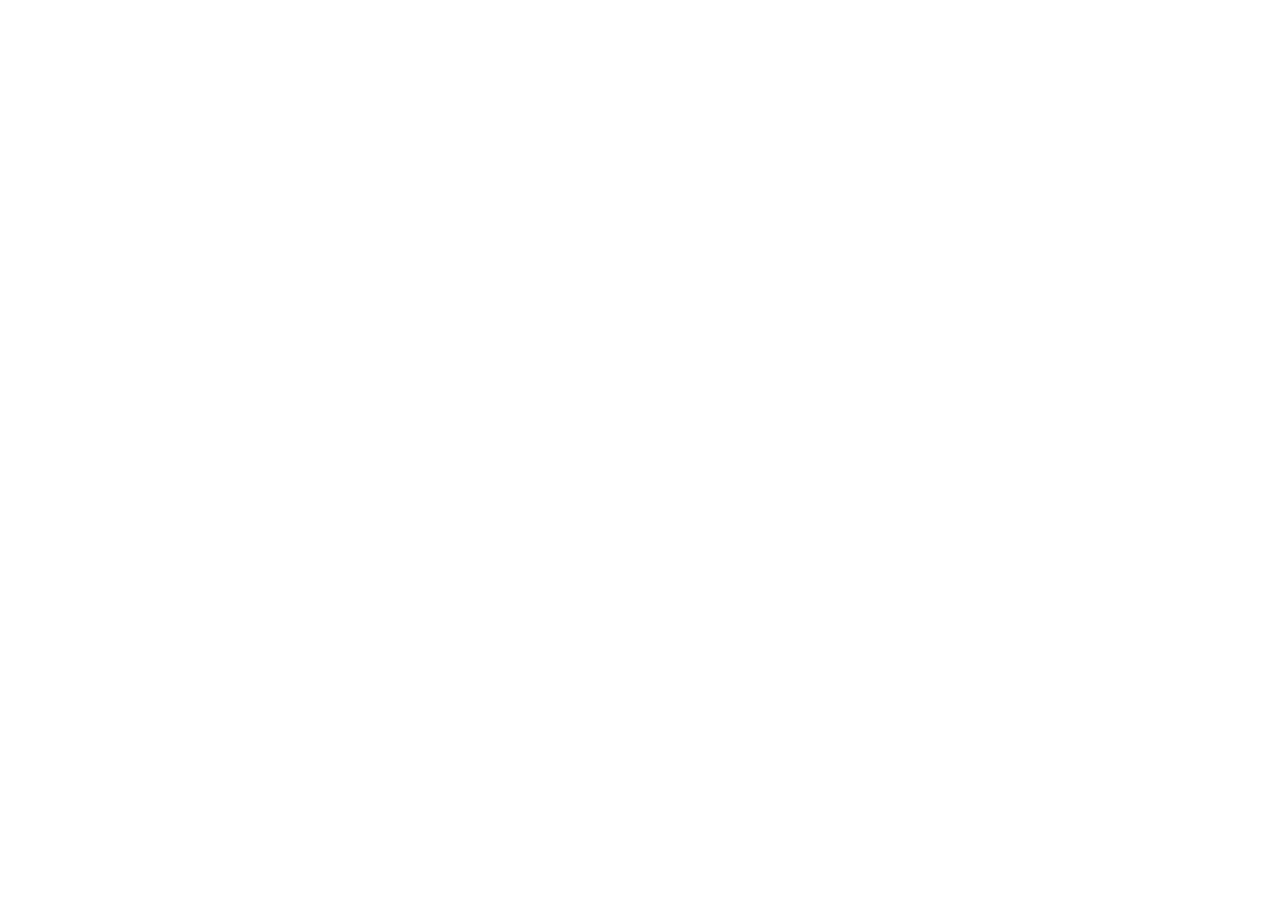
==== docs/index.html @ a538042b "docs: update embedded setup video" ====
﻿<!DOCTYPE html>
<html lang="ja">
<head>
<meta charset="UTF-8">
<meta name="viewport" content="width=device-width, initial-scale=1.0">
<title>Anima Pipeline | 繝悶Λ繧ｦ繧ｶUI縺ｧAnima繝ｯ繝ｼ繧ｯ繝輔Ο繝ｼ繧定・蜍慕函謌・/title>
<meta name="description" content="繧ｭ繝｣繝ｩ譁・ｒ蜈･繧後ｋ縺縺代〒LLM縺慧anbooru繧ｿ繧ｰ繧定・蜍慕函謌舌＠縲，omfyUI Anima繝ｯ繝ｼ繧ｯ繝輔Ο繝ｼ縺ｸ騾｣謳ｺ縲１ython繧ｹ繧ｯ繝ｪ繝励ヨ1譛ｬ縺ｧWindows縺ｧ縺吶＄蜍輔″縺ｾ縺吶・>
<link rel="canonical" href="https://tomotto1296.github.io/anima-pipeline/">
<meta property="og:site_name" content="Anima Pipeline">
<meta property="og:title" content="Anima Pipeline | 繝悶Λ繧ｦ繧ｶUI縺ｧAnima繝ｯ繝ｼ繧ｯ繝輔Ο繝ｼ繧定・蜍慕函謌・>
<meta property="og:description" content="繧ｭ繝｣繝ｩ譁・ｒ蜈･繧後ｋ縺縺代〒LLM縺慧anbooru繧ｿ繧ｰ繧定・蜍慕函謌舌＠縲，omfyUI Anima繝ｯ繝ｼ繧ｯ繝輔Ο繝ｼ縺ｸ騾｣謳ｺ縲・>
<meta property="og:type" content="website">
<meta property="og:url" content="https://tomotto1296.github.io/anima-pipeline/">
<meta property="og:image" content="https://tomotto1296.github.io/anima-pipeline/images/hero-ui-and-result-card-1200x630.jpg">
<meta property="og:image:secure_url" content="https://tomotto1296.github.io/anima-pipeline/images/hero-ui-and-result-card-1200x630.jpg">
<meta property="og:image:alt" content="Anima Pipeline browser UI and generated image preview">
<meta property="og:image:width" content="1200">
<meta property="og:image:height" content="630">
<meta property="og:locale" content="ja_JP">
<meta property="og:locale:alternate" content="en_US">
<meta name="twitter:card" content="summary_large_image">
<meta name="twitter:title" content="Anima Pipeline | 繝悶Λ繧ｦ繧ｶUI縺ｧAnima繝ｯ繝ｼ繧ｯ繝輔Ο繝ｼ繧定・蜍慕函謌・>
<meta name="twitter:description" content="繧ｭ繝｣繝ｩ譁・ｒ蜈･繧後ｋ縺縺代〒LLM縺慧anbooru繧ｿ繧ｰ繧定・蜍慕函謌舌＠縲，omfyUI Anima繝ｯ繝ｼ繧ｯ繝輔Ο繝ｼ縺ｸ騾｣謳ｺ縲１ython繧ｹ繧ｯ繝ｪ繝励ヨ1譛ｬ縺ｧWindows縺ｧ縺吶＄蜍輔″縺ｾ縺吶・>
<meta name="twitter:image" content="https://tomotto1296.github.io/anima-pipeline/images/hero-ui-and-result-card-1200x630.jpg">
<meta name="twitter:image:alt" content="Anima Pipeline browser UI and generated image preview">
<meta name="twitter:site" content="@RHU_AIstudio">
<script type="application/ld+json">
{
  "@context": "https://schema.org",
  "@type": "SoftwareApplication",
  "name": "Anima Pipeline",
  "applicationCategory": "MultimediaApplication",
  "operatingSystem": "Windows",
  "url": "https://tomotto1296.github.io/anima-pipeline/",
  "description": "Just type a character name - the LLM auto-generates Danbooru tags and sends them to your ComfyUI Anima workflow. One Python script, runs on Windows.",
  "inLanguage": ["ja", "en"],
  "author": {
    "@type": "Person",
    "name": "RHU",
    "url": "https://github.com/tomotto1296"
  },
  "offers": {
    "@type": "Offer",
    "price": "0",
    "priceCurrency": "USD",
    "availability": "https://schema.org/InStock",
    "url": "https://github.com/tomotto1296/anima-pipeline/releases/latest"
  }
}
</script>
<!-- Google Analytics (GA4): configured -->
<script async src="https://www.googletagmanager.com/gtag/js?id=G-JPMJG9G12Q"></script>
<script>
  window.dataLayer = window.dataLayer || [];
  function gtag(){dataLayer.push(arguments);}
  gtag('js', new Date());
  gtag('config', 'G-JPMJG9G12Q');
</script>
<link rel="preconnect" href="https://fonts.googleapis.com">
<link href="https://fonts.googleapis.com/css2?family=Noto+Sans+JP:wght@400;500;600;700&family=JetBrains+Mono:wght@400;600&display=swap" rel="stylesheet">
<link rel="stylesheet" href="assets/css/style.css">
<link rel="icon" type="image/x-icon" href="assets/favicon-light.ico">
<link rel="icon" type="image/x-icon" href="assets/favicon-dark.ico" media="(prefers-color-scheme: dark)">
<link rel="apple-touch-icon" href="assets/apple-touch-icon.png">
<link rel="manifest" href="manifest.json">
</head>
<body>

<header class="site-header">
  <div class="header-inner">
    <div class="site-logo">
      <div class="logo-dot"></div>
      Anima Pipeline
    </div>
    <nav>
      <ul class="nav-links">
        <li><a href="#howto">菴ｿ縺・婿</a></li>
        <li><a href="#features">迚ｹ蠕ｴ</a></li>
        <li><a href="#setup">繧ｻ繝・ヨ繧｢繝・・</a></li>
        <li><a href="#gallery">逕滓・萓・/a></li>
        <li><a href="index_en.html" class="nav-lang-btn">English</a></li>
        <li><a href="https://github.com/tomotto1296/anima-pipeline" target="_blank" class="nav-gh-btn">GitHub</a></li>
      </ul>
    </nav>
  </div>
</header>

<section class="hero">
  <div class="inner">
    <div class="hero-badge">
      <div class="badge-dot"></div>
      v1.5.11
    </div>
    <h1 class="hero-title">繧ｭ繝｣繝ｩ譁・ｒ蜈･繧後ｋ縺縺代〒<em>Anima逕ｻ蜒上ｒ閾ｪ蜍慕函謌・/em></h1>
    <p class="hero-sub">Python繧ｹ繧ｯ繝ｪ繝励ヨ1譛ｬ縺ｧ縲√ヶ繝ｩ繧ｦ繧ｶUI縺九ｉ縺吶＄襍ｷ蜍輔ゅせ繝槭・繝ｻ繧ｿ繝悶Ξ繝・ヨ縺九ｉ縺ｮ謫堺ｽ懊↓繧ょｯｾ蠢懊＠縲´LM縺ｪ縺励〒繧ゆｽｿ縺医ｋ讒区・縺ｧ縺吶・/p>
    <div class="flow-row">
      <div class="flow-chip">繧ｭ繝｣繝ｩ譁・ｒ蜈･蜉・/div>
      <div class="flow-arr">竊・/div>
      <div class="flow-chip">LLM縺後ち繧ｰ逕滓・</div>
      <div class="flow-arr">竊・/div>
      <div class="flow-chip">ComfyUI縺ｸ騾｣謳ｺ</div>
      <div class="flow-arr">竊・/div>
      <div class="flow-chip">逕ｻ蜒冗函謌仙ｮ御ｺ・/div>
    </div>
    <div class="hero-actions">
      <a href="https://github.com/tomotto1296/anima-pipeline/releases/latest" target="_blank" class="btn-primary js-github-download">GitHub縺ｧ繝繧ｦ繝ｳ繝ｭ繝ｼ繝・/a>
      <a href="https://github.com/tomotto1296/anima-pipeline/releases/latest" target="_blank" class="btn-secondary js-version-zip-download">縺薙・繝舌・繧ｸ繝ｧ繝ｳ縺ｮZIP繧偵ム繧ｦ繝ｳ繝ｭ繝ｼ繝・/a>
      <a href="guides/anima_pipeline_guide.md" class="btn-secondary">菴ｿ縺・婿繧ｬ繧､繝・/a>
      <a href="demo.html" class="btn-secondary">繝・Δ縺ｯ縺薙■繧・/a>
    </div>
  </div>
  <div class="hero-img-wrap">
    <img src="images/hero-ui-and-result.jpg" alt="Anima Pipeline 繝悶Λ繧ｦ繧ｶUI縺ｨ逕滓・逕ｻ蜒・>
    <div class="hero-caption">繝悶Λ繧ｦ繧ｶUI・亥ｷｦ・峨→逕滓・縺輔ｌ縺蘗nima逕ｻ蜒擾ｼ亥承・・/div>
  </div>
</section>

<section class="sec sec-bg2" id="howto">
  <div class="inner">
    <div class="sec-label">Flow</div>
    <h2 class="sec-title">4繧ｹ繝・ャ繝励〒逕滓・</h2>
    <p class="sec-sub">繝悶Λ繧ｦ繧ｶUI縺ｨComfyUI縺ｮ騾｣謳ｺ繧定・蜍募喧縺励∵怙蟆乗ｧ区・縺ｧ菴ｿ縺・ｧ九ａ繧峨ｌ縺ｾ縺吶・/p>
    <div class="flow-cards">
      <div class="flow-card">
        <div class="fc-num">1</div>
        <div class="fc-title">繧ｭ繝｣繝ｩ繝ｻ繧ｷ繝ｼ繝ｳ繧貞・蜉・/div>
        <div class="fc-desc">繧ｭ繝｣繝ｩ譁・ｄ陦ｨ諠・・峅蝗ｲ豌励↑縺ｩ繧旦I縺ｫ蜈･蜉帙よ律譛ｬ隱槭・縺ｾ縺ｾ縺ｧOK縲・/div>
        <div class="fc-tag">繝悶Λ繧ｦ繧ｶUI</div>
      </div>
      <div class="flow-card">
        <div class="fc-num">2</div>
        <div class="fc-title">LLM縺後ち繧ｰ繧堤函謌・/div>
        <div class="fc-desc">繧ｭ繝｣繝ｩ譁・°繧嬰anbooru繧ｿ繧ｰ繧堤函謌舌ょｿ・ｦ√↑繧画焔蜍慕ｷｨ髮・ｂ蜿ｯ閭ｽ縲・/div>
        <div class="fc-tag fc-tag-opt">繧ｪ繝励す繝ｧ繝ｳ</div>
      </div>
      <div class="flow-card">
        <div class="fc-num">3</div>
        <div class="fc-title">ComfyUI縺ｸ閾ｪ蜍暮｣謳ｺ</div>
        <div class="fc-desc">逕滓・縺励◆繝励Ο繝ｳ繝励ヨ繧辰omfyUI API縺ｸ騾√ｊ縲√Ρ繝ｼ繧ｯ繝輔Ο繝ｼ繧貞ｮ溯｡後・/div>
        <div class="fc-tag">閾ｪ蜍募喧</div>
      </div>
      <div class="flow-card">
        <div class="fc-num">4</div>
        <div class="fc-title">逕ｻ蜒冗函謌舌・繧ｮ繝｣繝ｩ繝ｪ繝ｼ陦ｨ遉ｺ</div>
        <div class="fc-desc">蜃ｺ蜉帷ｵ先棡繧偵ヶ繝ｩ繧ｦ繧ｶ荳翫〒遒ｺ隱阪ゆｿ晏ｭ倥ｄ蜀咲函謌舌ｂ繧ｹ繝繝ｼ繧ｺ縲・/div>
        <div class="fc-tag">邨先棡陦ｨ遉ｺ</div>
      </div>
    </div>
  </div>
</section>

<section class="sec" id="features">
  <div class="inner">
    <div class="sec-label">Features</div>
    <h2 class="sec-title">荳ｻ縺ｪ迚ｹ蠕ｴ</h2>
    <p class="sec-sub">Windows縺ｧ縺ｮ螳溯｡後ｒ蜑肴署縺ｫ縲√せ繝槭・縺九ｉ縺ｮ謫堺ｽ懊ｄ諡｡蠑ｵ縺ｫ繧ょｯｾ蠢懊＠縺ｦ縺・∪縺吶・/p>
    <div class="feat-grid">
      <div class="feat-card">
        <div class="feat-icon">AI</div>
        <div class="feat-title">LLM縺ｧ繧ｿ繧ｰ閾ｪ蜍慕函謌・/div>
        <div class="feat-body">Gemini API縲´M Studio縲＾penAI莠呈鋤API縺ｫ蟇ｾ蠢懊ゅく繝｣繝ｩ譁・°繧芽・辟ｶ縺ｫ繧ｿ繧ｰ蛹悶・/div>
      </div>
      <div class="feat-card">
        <div class="feat-icon">L4</div>
        <div class="feat-title">LoRA 譛螟ｧ4繧ｹ繝ｭ繝・ヨ</div>
        <div class="feat-body">繧ｵ繝繝阪う繝ｫ莉倥″繧ｫ繝ｼ繝蔚I縺ｧLoRA繧帝∈謚槭・SON騾｣謳ｺ縺ｧ蜿肴丐縲・/div>
      </div>
      <div class="feat-card">
        <div class="feat-icon">CH</div>
        <div class="feat-title">隍・焚繧ｭ繝｣繝ｩ邂｡逅・/div>
        <div class="feat-body">繧ｭ繝｣繝ｩ繝励Μ繧ｻ繝・ヨ繧剃ｿ晏ｭ倥＠縲ゞI縺ｧ蛻・ｊ譖ｿ縺医↑縺後ｉ驕狗畑蜿ｯ閭ｽ縲・/div>
      </div>
      <div class="feat-card">
        <div class="feat-icon">NET</div>
        <div class="feat-title">繧ｹ繝槭・繝ｻ繧ｿ繝悶Ξ繝・ヨ蟇ｾ蠢・/div>
        <div class="feat-body">蜷御ｸWi-Fi蜀・〒iPhone / iPad縺九ｉ謫堺ｽ懷庄閭ｽ縲・omfyUI縺ｯ <code>--listen</code> 謗ｨ螂ｨ縲・/div>
      </div>
      <div class="feat-card">
        <div class="feat-icon">UI</div>
        <div class="feat-title">譌･闍ｱUI蛻・崛 <span class="tag-new">v1.4.7</span></div>
        <div class="feat-body">OS險隱槭ｒ閾ｪ蜍募愛螳壹＠縺ｦ譌･譛ｬ隱槭・闍ｱ隱櫁｡ｨ遉ｺ繧貞・譖ｿ縺ｧ縺阪∪縺吶・/div>
      </div>
      <div class="feat-card">
        <div class="feat-icon">LOG</div>
        <div class="feat-title">繝ｭ繧ｰ陦ｨ遉ｺ繝槭せ繧ｯ <span class="tag-new">v1.4.7</span></div>
        <div class="feat-body">API繧ｭ繝ｼ縺ｪ縺ｩ讖溷ｯ・ュ蝣ｱ繧定｡ｨ遉ｺ譎ゅ↓繝槭せ繧ｯ縺励∫｢ｺ隱阪＠繧・☆縺丞ｮ牙・縺ｫ驕狗畑縲・/div>
      </div>
      <div class="feat-card">
        <div class="feat-icon">HIS</div>
        <div class="feat-title">逕滓・螻･豁ｴ繝ｻ蜀咲ｷｨ髮・<span class="tag-new">v1.5.1</span></div>
        <div class="feat-body">蜈ｨ逕滓・繧奪B縺ｫ菫晏ｭ倥る℃蜴ｻ縺ｮ邨先棡繧偵◎縺ｮ縺ｾ縺ｾ蜻ｼ縺ｳ蜃ｺ縺励※繝励Ο繝ｳ繝励ヨ繧定ｪｿ謨ｴ縺励√☆縺仙・逕滓・縺ｧ縺阪ｋ縲・/div>
      </div>
      <div class="feat-card">
        <div class="feat-icon">PR</div>
        <div class="feat-title">繝励Μ繧ｻ繝・ヨ髫主ｱ､蛹・<span class="tag-new">v1.5.1</span></div>
        <div class="feat-body">繧ｭ繝｣繝ｩ繝ｻ繧ｷ繝ｼ繝ｳ繝ｻ繧ｫ繝｡繝ｩ繝ｻ蜩∬ｳｪ繝ｻLoRA繝ｻ繧ｳ繝ｳ繝昴ず繝・ヨ繧堤峡遶倶ｿ晏ｭ倥り・逕ｱ縺ｫ邨・∩蜷医ｏ縺帙※菴ｿ縺医ｋ縲・/div>
      </div>
      <div class="feat-card">
        <div class="feat-icon">DX</div>
        <div class="feat-title">繧ｻ繝・ヨ繧｢繝・・險ｺ譁ｭUI <span class="tag-new">v1.5.1</span></div>
        <div class="feat-body">ComfyUI繧ЛLM縺ｸ縺ｮ謗･邯壹ｒUI縺九ｉ閾ｪ蟾ｱ險ｺ譁ｭ縺ｧ縺阪ｋ縲ゅヨ繝ｩ繝悶Ν譎ゅ↓繝ｭ繧ｰ繧定ｪｭ縺ｾ縺壹↓隗｣豎ｺ縲・/div>
      </div>
    </div>
  </div>
</section>

<section class="sec sec-bg2" id="setup">
  <div class="inner">
    <div class="sec-label">Setup</div>
    <h2 class="sec-title">5蛻・〒繧ｻ繝・ヨ繧｢繝・・</h2>
    <p class="sec-sub">Windows縺ｪ繧・<code>start_anima_pipeline.bat</code> 縺ｧ襍ｷ蜍輔〒縺阪∪縺吶・/p>
    <div class="setup-grid">
      <div class="steps">
        <div class="step-row">
          <div class="step-num">1</div>
          <div>
            <div class="step-head">ComfyUI縺ｧ繝ｯ繝ｼ繧ｯ繝輔Ο繝ｼJSON繧剃ｿ晏ｭ・/div>
            <div class="step-body">Browse Templates 竊・Anima 竊・Save (API Format) 縺ｧ <code>workflows/</code> 縺ｫ驟咲ｽｮ縲・/div>
          </div>
        </div>
        <div class="step-row">
          <div class="step-num">2</div>
          <div>
            <div class="step-head">繝舌ャ繝√ｒ螳溯｡・/div>
            <div class="step-body"><code>start_anima_pipeline.bat</code> 繧貞ｮ溯｡後ょ・蝗槭・萓晏ｭ倬未菫ゅｒ閾ｪ蜍募ｰ主・縲・/div>
          </div>
        </div>
        <div class="step-row">
          <div class="step-num">3</div>
          <div>
            <div class="step-head">localhost:7860繧帝幕縺・/div>
            <div class="step-body">繝悶Λ繧ｦ繧ｶ縺九ｉUI繧帝幕縺・※縲，omfyUI URL縺ｨLLM險ｭ螳壹ｒ菫晏ｭ倥・/div>
          </div>
        </div>
        <div class="step-row">
          <div class="step-num">4</div>
          <div>
            <div class="step-head">繧ｭ繝｣繝ｩ譁・ｒ蜈･蜉帙＠縺ｦ逕滓・</div>
            <div class="step-body">Ctrl+Enter縺ｧ逕滓・螳溯｡後らｵ先棡縺ｯUI荳翫〒遒ｺ隱阪〒縺阪∪縺吶・/div>
          </div>
        </div>
      </div>

      <div>
        <div class="mock-win">
          <div class="mock-titlebar">
            <div class="mock-tb-left">
              <div class="mock-favicon"><div class="mock-favicon-dot"></div></div>
              <div class="mock-urlbar">localhost:7860</div>
            </div>
            <div class="mock-winbtns">
              <div class="mock-winbtn">
                <svg viewBox="0 0 10 1"><rect width="10" height="1" fill="#555"></rect></svg>
              </div>
              <div class="mock-winbtn">
                <svg viewBox="0 0 10 10"><rect x="0.5" y="0.5" width="9" height="9" fill="none" stroke="#555" stroke-width="1"></rect></svg>
              </div>
              <div class="mock-winbtn">
                <svg viewBox="0 0 10 10">
                  <line x1="1" y1="1" x2="9" y2="9" stroke="#555" stroke-width="1.3"></line>
                  <line x1="9" y1="1" x2="1" y2="9" stroke="#555" stroke-width="1.3"></line>
                </svg>
              </div>
            </div>
          </div>
          <div class="mock-body">
            <div class="mock-lbl">繧ｭ繝｣繝ｩ譁・ｼ亥・蜉帑ｾ具ｼ・/div>
            <div class="mock-field mock-field-blue">
              <span>蜊夐ｺ鈴怺螟｢縲∫･樒､ｾ縺ｧ縺上▽繧阪＄</span>
              <span class="llm-badge">LLM</span>
            </div>
            <div class="mock-lbl">逕滓・繧ｿ繧ｰ・井ｾ具ｼ・/div>
            <div class="mock-field mock-field-green">
              <div class="mock-tags">
                <span class="mock-tag">1girl</span>
                <span class="mock-tag">hakurei reimu</span>
                <span class="mock-tag">red bow</span>
                <span class="mock-tag">shrine</span>
                <span class="mock-tag">relaxed</span>
              </div>
            </div>
            <div class="mock-gen-btn">逕ｻ蜒冗函謌撰ｼ・trl+Enter・・/div>
            <div class="mock-prog-wrap"><div class="mock-prog"></div></div>
            <div class="mock-hint">ComfyUI 螳溯｡御ｸｭ... 62%</div>
          </div>
        </div>
      </div>
    </div>
  </div>
</section>

<section class="sec" id="gallery">
  <div class="inner">
    <div class="sec-label">Gallery</div>
    <h2 class="sec-title">縺薙ｓ縺ｪ逕ｻ蜒上′菴懊ｌ縺ｾ縺・/h2>
    <p class="sec-sub">螳滄圀縺ｫ逕滓・縺励◆繧ｭ繝｣繝ｩ繧ｯ繧ｿ繝ｼ繝ｻ繧ｷ繝ｼ繝ｳ縺ｮ萓九〒縺・/p>
    <div class="gallery-grid">
      <div class="gal-card">
        <img src="images/reimu-shrine-relax.png" alt="蜊夐ｺ鈴怺螟｢ - 逾樒､ｾ縺ｧ縺上▽繧阪＄">
        <div class="gal-meta">
          <div class="gal-name">蜊夐ｺ鈴怺螟｢</div>
          <div class="gal-scene">譚ｱ譁ｹ / 逾樒､ｾ縺ｧ縺上▽繧阪＄</div>
        </div>
      </div>
      <div class="gal-card">
        <img src="images/sample_zundamon.png" alt="縺壹ｓ縺繧ゅｓ - 繧ｫ繝輔ぉ縺ｧ縺ｮ繧薙・繧・>
        <div class="gal-meta">
          <div class="gal-name">縺壹ｓ縺繧ゅｓ</div>
          <div class="gal-scene">VOICEVOX / 繧ｫ繝輔ぉ縺ｧ縺ｮ繧薙・繧・/div>
        </div>
      </div>
      <div class="gal-card">
        <div class="gal-placeholder">
          <div class="gal-plus">+</div>
          <div class="gal-placeholder-text">縺ゅ↑縺溘・逕滓・逕ｻ蜒上ｂ縺薙％縺ｫ謗ｲ霈牙庄閭ｽ縺ｧ縺・/div>
        </div>
        <div class="gal-meta">
          <div class="gal-name" style="color: var(--txt3);">謚慕ｨｿ繧偵♀蠕・■縺励※縺・∪縺・/div>
        </div>
      </div>
    </div>
  </div>
</section>

<section class="sec sec-bg2">
  <div class="inner">
    <div class="sec-label">Requirements</div>
    <h2 class="sec-title">蠢・ｦ∫腸蠅・/h2>
    <p class="sec-sub">譛菴取ｧ区・縺ｯComfyUI縺ｨ縲√す繧ｹ繝・ΒPython縺ｾ縺溘・蜷梧｢ｱPython縺ｮ縺・★繧後°縲・LM縺ｯ莉ｻ諢上〒縺吶・/p>
    <div class="req-grid">
      <div class="req-card">
        <div class="req-name">Python</div>
        <div class="req-ver">3.10+・医∪縺溘・蜷梧｢ｱ・・/div>
        <div class="req-desc"><code>python_embeded/python.exe</code> 縺悟酔譴ｱ縺輔ｌ縺ｦ縺・ｋ讒区・縺ｧ縺ｯ縲√す繧ｹ繝・ΒPython縺ｯ荳崎ｦ√〒縺吶・/div>
      </div>
      <div class="req-card">
        <div class="req-name">ComfyUI</div>
        <div class="req-ver">0.16.4+</div>
        <div class="req-desc">Anima繝ｯ繝ｼ繧ｯ繝輔Ο繝ｼ縺悟虚菴懊☆繧狗腸蠅・・nima1/2 ﾃ・LoRA縺ゅｊ/縺ｪ縺・縺ｮ4繝・Φ繝励Ξ繝ｼ繝医ｒ蜷梧｢ｱ縲ゅせ繝槭・謫堺ｽ懈凾縺ｯ <code>--listen --enable-cors-header</code> 繧呈耳螂ｨ縲・/div>
      </div>
      <div class="req-card">
        <div class="req-name">LLM繧ｵ繝ｼ繝薙せ</div>
        <div class="req-ver req-ver-opt">繧ｪ繝励す繝ｧ繝ｳ</div>
        <div class="req-desc">Gemini API / LM Studio / OpenAI莠呈鋤API 縺ｫ蟇ｾ蠢懊・/div>
        <div class="req-opt">譛ｪ險ｭ螳壹〒繧よ焔蜍輔ち繧ｰ蜈･蜉帙〒蛻ｩ逕ｨ蜿ｯ閭ｽ</div>
      </div>
    </div>
  </div>
</section>

<section class="sec">
  <div class="inner">
    <div class="sec-label">蜍慕判</div>
    <h2 class="sec-title">邏ｹ莉句虚逕ｻ</h2>
    <p class="sec-sub">Anima Pipeline 縺ｮ讖溯・繧・ｽｿ縺・婿繧堤洒縺・ｴｹ莉句虚逕ｻ縺ｧ遒ｺ隱阪〒縺阪∪縺吶・/p>
    <div style="position: relative; width: 100%; max-width: 960px; margin: 0 auto; padding-top: 56.25%; border-radius: 14px; overflow: hidden; box-shadow: 0 10px 30px rgba(0,0,0,0.18);">
      <iframe
        src="https://www.youtube.com/embed/DuQpBQhlbYE?si=7TmR9YavINufekAC"
        title="YouTube 蜍慕判繝励Ξ繝ｼ繝､繝ｼ"
        style="position: absolute; inset: 0; width: 100%; height: 100%; border: 0;"
        allow="accelerometer; autoplay; clipboard-write; encrypted-media; gyroscope; picture-in-picture; web-share"
        referrerpolicy="strict-origin-when-cross-origin"
        allowfullscreen>
      </iframe>
    </div>
  </div>
</section>

<section class="cta-sec">
  <div class="inner">
    <h2 class="cta-title">莉翫☆縺占ｩｦ縺励※縺ｿ繧・/h2>    <p class="cta-sub">
      GitHub縺九ｉ繝繧ｦ繝ｳ繝ｭ繝ｼ繝峨＠縺ｦ縲・蛻・ｾ後↓縺ｯ逕ｻ蜒冗函謌舌〒縺阪∪縺吶・br>
      雉ｪ蝠上・繝舌げ蝣ｱ蜻翫・ <a href="https://github.com/tomotto1296/anima-pipeline/issues" target="_blank">Issue</a> 縺ｧ縲∵怙譁ｰ諠・ｱ縺ｯ <a href="https://x.com/RHU_AIstudio" target="_blank">X</a> 縺ｧ縲・    </p>
    <div class="cta-btns">
      <a href="https://github.com/tomotto1296/anima-pipeline/releases/latest" target="_blank" class="btn-primary js-github-download" style="min-width: 260px; text-align: center;">GitHub縺ｧ繝繧ｦ繝ｳ繝ｭ繝ｼ繝・/a>
      <a href="https://github.com/tomotto1296/anima-pipeline/releases/latest" target="_blank" class="btn-secondary js-version-zip-download" style="min-width: 260px; text-align: center;">縺薙・繝舌・繧ｸ繝ｧ繝ｳ縺ｮZIP繧偵ム繧ｦ繝ｳ繝ｭ繝ｼ繝・/a>
      <a href="guides/anima_pipeline_guide.md" class="btn-secondary" style="min-width: 260px; text-align: center;">菴ｿ縺・婿繧ｬ繧､繝会ｼ域律譛ｬ隱橸ｼ・/a>
      <a href="guides/anima_pipeline_guide_en.md" class="btn-secondary" style="min-width: 260px; text-align: center;">English Guide</a>
    </div>
    <div class="cta-links">
      <a href="https://note.com/rhustudio/n/nf0dc2414f852" target="_blank" class="cta-link">note 險倅ｺ・/a>
      <a href="https://qiita.com/RHU/items/18095cb22281cd027bc4" target="_blank" class="cta-link">Qiita</a>
      <a href="https://zenn.dev/rhu/articles/4a6c315533c4e9" target="_blank" class="cta-link">Zenn</a>
      <a href="https://x.com/RHU_AIstudio" target="_blank" class="cta-link">X @RHU_AIstudio</a>
    </div>
  </div>
</section>

<footer class="site-footer">
  <p>ﾂｩ 2026 <a href="https://github.com/tomotto1296" target="_blank">tomotto1296</a> - Anima Pipeline is released under the MIT License</p>
</footer>

<script>
  (function () {
    const registerDownloadClickMetrics = (selector, downloadType) => {
      document.querySelectorAll(selector).forEach((link) => {
        link.addEventListener('click', () => {
          if (typeof window.gtag !== 'function') return;

          const section = link.closest('.hero-actions')
            ? 'hero'
            : link.closest('.cta-btns')
              ? 'cta'
              : 'other';

          window.gtag('event', 'download_button_click', {
            download_type: downloadType,
            section: section,
            link_url: link.href
          });
        });
      });
    };

    const versionBadge = document.querySelector('.hero-badge');
    if (!versionBadge) return;

    const versionMatch = versionBadge.textContent.match(/v?(\d+\.\d+(?:\.\d+)?)/i);
    if (!versionMatch) return;

    const version = versionMatch[1];
    const assetName = 'anima-pipeline_v' + version + '_minimal.zip';
    const releaseUrl = 'https://github.com/tomotto1296/anima-pipeline/releases/download/v' + version + '/' + assetName;

    document.querySelectorAll('.js-version-zip-download').forEach((link) => {
      link.href = releaseUrl;
      link.setAttribute('download', assetName);
    });

    registerDownloadClickMetrics('.js-github-download', 'github_release_page');
    registerDownloadClickMetrics('.js-version-zip-download', 'version_zip');
  })();
</script>

</body>
</html>
---- docs/assets/css/style.css ----
/* -- RESET & BASE -- */
*, *::before, *::after { margin: 0; padding: 0; box-sizing: border-box; }

:root {
  --p50:  #EEEDFE;
  --p100: #CECBF6;
  --p200: #AFA9EC;
  --p400: #7F77DD;
  --p600: #534AB7;
  --p800: #3C3489;
  --p900: #26215C;
  --g50:  #F6F5F3;
  --g100: #EBEBEB;
  --g200: #D4D4D4;
  --g400: #9E9E9E;
  --g600: #666666;
  --g800: #333333;
  --teal: #1D9E75;
  --teal-bg: #E1F5EE;
  --bg:   #ffffff;
  --bg2:  #F8F7FD;
  --bg3:  #F0EEF9;
  --txt:  #1a1830;
  --txt2: #5a5880;
  --txt3: #9896b8;
  --bdr:  rgba(100, 90, 180, 0.14);
  --bdr2: rgba(100, 90, 180, 0.28);
  --r:    8px;
  --r-lg: 12px;
  --mono: 'JetBrains Mono', monospace;
}

html { scroll-behavior: smooth; }

body {
  font-family: 'Noto Sans JP', 'Hiragino Sans', 'Meiryo', sans-serif;
  background: var(--bg);
  color: var(--txt);
  font-size: 15px;
  line-height: 1.7;
  -webkit-font-smoothing: antialiased;
}

/* -- UTILITIES -- */
.inner { max-width: 980px; margin: 0 auto; padding: 0 28px; }
code {
  font-family: var(--mono);
  font-size: 0.82em;
  background: var(--p50);
  color: var(--p800);
  border: 1px solid var(--p100);
  border-radius: 4px;
  padding: 1px 6px;
}
a { color: var(--p600); text-decoration: none; }
a:hover { text-decoration: underline; }

/* -- HEADER / NAV -- */
.site-header {
  position: sticky;
  top: 0;
  z-index: 100;
  background: rgba(255,255,255,0.92);
  backdrop-filter: blur(8px);
  border-bottom: 1px solid var(--bdr);
  padding: 0;
}
.header-inner {
  max-width: 980px;
  margin: 0 auto;
  padding: 0 28px;
  height: 52px;
  display: flex;
  align-items: center;
  justify-content: space-between;
}
.site-logo {
  font-size: 14px;
  font-weight: 700;
  color: var(--p800);
  display: flex;
  align-items: center;
  gap: 8px;
}
.logo-dot {
  width: 8px; height: 8px;
  border-radius: 50%;
  background: var(--p400);
}
.nav-links {
  display: flex;
  align-items: center;
  gap: 20px;
  list-style: none;
}
.nav-links a {
  font-size: 13px;
  color: var(--txt2);
  font-weight: 500;
}
.nav-links a:hover { color: var(--p600); text-decoration: none; }
.nav-gh-btn {
  background: var(--p600);
  color: #fff !important;
  border-radius: var(--r);
  padding: 6px 14px;
  font-size: 12px;
  font-weight: 700;
}
.nav-gh-btn:hover { background: var(--p800); }
.nav-lang-btn {
  border: 1px solid var(--bdr2);
  border-radius: var(--r);
  padding: 5px 12px;
  font-size: 12px;
  font-weight: 600;
  color: var(--p600) !important;
}
.nav-lang-btn:hover { background: var(--p50); text-decoration: none; }

/* -- HERO -- */
.hero {
  padding: 56px 0 0;
  border-bottom: 1px solid var(--bdr);
}
.hero-badge {
  display: inline-flex;
  align-items: center;
  gap: 7px;
  background: var(--p50);
  border: 1px solid var(--p100);
  color: var(--p800);
  border-radius: 20px;
  padding: 4px 14px;
  font-size: 12px;
  font-weight: 700;
  margin-bottom: 18px;
}
.badge-dot { width: 6px; height: 6px; border-radius: 50%; background: var(--p400); }
.hero-title {
  font-size: clamp(26px, 4vw, 38px);
  font-weight: 700;
  line-height: 1.25;
  color: var(--txt);
  margin-bottom: 16px;
  letter-spacing: -0.02em;
}
.hero-title em { font-style: normal; color: var(--p600); display: block; }
.hero-sub {
  font-size: 15px;
  color: var(--txt2);
  line-height: 1.85;
  margin-bottom: 24px;
}
.flow-row {
  display: flex;
  align-items: center;
  gap: 6px;
  flex-wrap: wrap;
  margin-bottom: 28px;
}
.flow-chip {
  background: var(--bg3);
  border: 1px solid var(--p100);
  border-radius: var(--r);
  padding: 6px 12px;
  font-size: 13px;
  font-weight: 600;
  color: var(--p800);
}
.flow-arr { color: var(--p300); font-size: 16px; color: var(--p400); }
.hero-actions { display: flex; gap: 10px; flex-wrap: wrap; margin-bottom: 40px; }
.btn-primary {
  background: var(--p600);
  color: #fff;
  border: none;
  border-radius: var(--r);
  padding: 12px 24px;
  font-size: 14px;
  font-weight: 700;
  cursor: pointer;
  text-decoration: none;
  display: inline-block;
  transition: background 0.15s;
}
.btn-primary:hover { background: var(--p800); text-decoration: none; color: #fff; }
.btn-secondary {
  background: #fff;
  color: var(--p800);
  border: 1.5px solid var(--p400);
  border-radius: var(--r);
  padding: 11px 22px;
  font-size: 14px;
  font-weight: 600;
  cursor: pointer;
  text-decoration: none;
  display: inline-block;
  transition: background 0.15s, border-color 0.15s;
}
.btn-secondary:hover { background: var(--p50); text-decoration: none; color: var(--p800); }
.hero-img-wrap {
  border-top: 1px solid var(--bdr);
  margin-top: 4px;
}
.hero-img-wrap img {
  width: 100%;
  display: block;
}
.hero-caption {
  font-size: 12px;
  color: var(--txt3);
  text-align: center;
  padding: 10px 0 12px;
  border-top: 1px solid var(--bdr);
}

/* -- SECTION SHARED -- */
.sec { padding: 64px 0; border-bottom: 1px solid var(--bdr); }
.sec-bg2 { background: var(--bg2); }
.sec-label {
  font-size: 11px;
  font-weight: 700;
  color: var(--p400);
  letter-spacing: 0.1em;
  text-transform: uppercase;
  margin-bottom: 8px;
}
.sec-title {
  font-size: 24px;
  font-weight: 700;
  color: var(--txt);
  margin-bottom: 6px;
  letter-spacing: -0.01em;
}
.sec-sub {
  font-size: 14px;
  color: var(--txt2);
  margin-bottom: 36px;
  line-height: 1.8;
}

/* -- HOW IT WORKS (flow steps) -- */
.flow-cards {
  display: grid;
  grid-template-columns: repeat(4, 1fr);
  border: 1px solid var(--bdr);
  border-radius: var(--r-lg);
  overflow: hidden;
}
.flow-card {
  padding: 24px 20px;
  border-right: 1px solid var(--bdr);
  position: relative;
  background: var(--bg);
}
.flow-card:last-child { border-right: none; }
.fc-num {
  width: 28px; height: 28px;
  border-radius: 50%;
  background: var(--p600);
  color: #fff;
  display: flex;
  align-items: center;
  justify-content: center;
  font-size: 12px;
  font-weight: 700;
  margin-bottom: 12px;
}
.fc-title { font-size: 13px; font-weight: 700; color: var(--txt); margin-bottom: 6px; }
.fc-desc { font-size: 12px; color: var(--txt2); line-height: 1.65; }
.fc-tag {
  display: inline-block;
  margin-top: 8px;
  background: var(--p50);
  color: var(--p800);
  font-size: 10px;
  padding: 2px 8px;
  border-radius: 4px;
  font-weight: 700;
}
.fc-tag-opt { background: var(--g50); color: var(--g600); }

/* -- FEATURES -- */
.feat-grid {
  display: grid;
  grid-template-columns: repeat(3, 1fr);
  gap: 14px;
}
.feat-card {
  border: 1px solid var(--bdr);
  border-radius: var(--r-lg);
  padding: 20px 18px;
  background: var(--bg);
  transition: border-color 0.15s;
}
.feat-card:hover { border-color: var(--bdr2); }
.feat-icon {
  width: 36px; height: 36px;
  border-radius: 9px;
  background: var(--p50);
  display: flex;
  align-items: center;
  justify-content: center;
  font-size: 17px;
  margin-bottom: 12px;
}
.feat-title { font-size: 13px; font-weight: 700; color: var(--txt); margin-bottom: 6px; }
.feat-body { font-size: 12px; color: var(--txt2); line-height: 1.7; }
.tag-new {
  display: inline-block;
  background: var(--teal-bg);
  color: var(--teal);
  font-size: 10px;
  padding: 1px 6px;
  border-radius: 4px;
  font-weight: 700;
  margin-left: 4px;
  vertical-align: middle;
}

/* -- SETUP -- */
.setup-grid {
  display: grid;
  grid-template-columns: 1fr 1fr;
  gap: 48px;
  align-items: start;
}
.steps { display: flex; flex-direction: column; gap: 20px; }
.step-row { display: flex; gap: 16px; }
.step-num {
  width: 30px; height: 30px;
  border-radius: 50%;
  border: 2px solid var(--p400);
  color: var(--p600);
  display: flex;
  align-items: center;
  justify-content: center;
  font-size: 12px;
  font-weight: 700;
  flex-shrink: 0;
  margin-top: 2px;
}
.step-head { font-size: 14px; font-weight: 700; color: var(--txt); margin-bottom: 4px; }
.step-body { font-size: 13px; color: var(--txt2); line-height: 1.7; }

/* -- Windows-style browser mockup -- */
.mock-win {
  border: 1px solid var(--g200);
  border-radius: 6px;
  overflow: hidden;
  background: #fff;
  box-shadow: 0 2px 8px rgba(0,0,0,0.08);
}
.mock-titlebar {
  background: #f3f3f3;
  border-bottom: 1px solid #ddd;
  height: 32px;
  display: flex;
  align-items: stretch;
}
.mock-tb-left {
  display: flex;
  align-items: center;
  padding: 0 10px;
  gap: 8px;
  flex: 1;
}
.mock-favicon {
  width: 14px; height: 14px;
  background: var(--p100);
  border-radius: 2px;
  display: flex;
  align-items: center;
  justify-content: center;
}
.mock-favicon-dot { width: 7px; height: 7px; border-radius: 50%; background: var(--p400); }
.mock-urlbar {
  background: #fff;
  border: 1px solid #c8c8c8;
  border-radius: 2px;
  padding: 2px 10px;
  font-family: var(--mono);
  font-size: 11px;
  color: #444;
  flex: 1;
  max-width: 240px;
}
.mock-winbtns {
  display: flex;
  align-items: stretch;
}
.mock-winbtn {
  width: 46px;
  display: flex;
  align-items: center;
  justify-content: center;
}
.mock-winbtn svg { width: 10px; height: 10px; }
.mock-winbtn:last-child:hover { background: #e81123; }
.mock-winbtn:last-child:hover svg line { stroke: #fff; }
.mock-body {
  padding: 14px 16px;
  background: #faf9ff;
}
.mock-lbl { font-size: 10px; color: var(--txt3); margin-bottom: 4px; }
.mock-field {
  background: #fff;
  border: 1px solid var(--p100);
  border-radius: 5px;
  padding: 7px 11px;
  font-size: 12px;
  color: var(--txt);
  display: flex;
  justify-content: space-between;
  align-items: center;
  margin-bottom: 12px;
}
.mock-field-blue { border-color: #378ADD; background: #f0f7ff; }
.mock-field-green {
  border-color: #639922;
  background: #f5faea;
  flex-direction: column;
  align-items: flex-start;
  gap: 5px;
}
.llm-badge {
  background: var(--p50);
  color: var(--p800);
  font-size: 10px;
  padding: 1px 6px;
  border-radius: 3px;
  font-weight: 700;
}
.mock-tags { display: flex; flex-wrap: wrap; gap: 4px; }
.mock-tag {
  background: #e8f4ff;
  border: 1px solid #b8d8f4;
  border-radius: 3px;
  padding: 2px 7px;
  font-size: 11px;
  color: #1a5f9e;
  font-family: var(--mono);
}
.mock-gen-btn {
  background: var(--p600);
  color: #fff;
  width: 100%;
  text-align: center;
  padding: 9px;
  border-radius: 5px;
  font-size: 12px;
  font-weight: 700;
  margin-top: 2px;
}
.mock-prog-wrap {
  background: var(--p50);
  border-radius: 3px;
  height: 5px;
  margin-top: 8px;
}
.mock-prog {
  background: var(--p400);
  border-radius: 3px;
  height: 5px;
  width: 62%;
}
.mock-hint { font-size: 10px; color: var(--txt3); margin-top: 4px; }
.color-note {
  display: flex;
  gap: 14px;
  margin-top: 12px;
  flex-wrap: wrap;
}
.cn-item {
  display: flex;
  align-items: center;
  gap: 5px;
  font-size: 12px;
  color: var(--txt2);
}
.cn-dot-blue {
  width: 10px; height: 10px;
  border-radius: 50%;
  background: #b8d8f4;
  border: 1.5px solid #378ADD;
}
.cn-dot-green {
  width: 10px; height: 10px;
  border-radius: 50%;
  background: #c0dd97;
  border: 1.5px solid #639922;
}

/* -- GALLERY -- */
.gallery-grid {
  display: grid;
  grid-template-columns: repeat(3, 1fr);
  gap: 16px;
}
.gal-card {
  border-radius: var(--r-lg);
  overflow: hidden;
  border: 1px solid var(--bdr);
  background: var(--bg);
  transition: border-color 0.15s;
}
.gal-card:hover { border-color: var(--bdr2); }
.gal-card img {
  width: 100%;
  display: block;
  aspect-ratio: 3/4;
  object-fit: cover;
}
.gal-meta { padding: 10px 12px; }
.gal-name { font-size: 13px; font-weight: 700; color: var(--txt); }
.gal-scene { font-size: 12px; color: var(--txt3); }
.gal-placeholder {
  aspect-ratio: 3/4;
  display: flex;
  flex-direction: column;
  align-items: center;
  justify-content: center;
  background: var(--bg2);
  gap: 8px;
}
.gal-plus { font-size: 28px; color: var(--p200); }
.gal-placeholder-text { font-size: 12px; color: var(--txt3); text-align: center; line-height: 1.6; }

/* -- REQUIREMENTS -- */
.req-grid {
  display: grid;
  grid-template-columns: repeat(3, 1fr);
  gap: 14px;
}
.req-card {
  border: 1px solid var(--bdr);
  border-radius: var(--r-lg);
  padding: 20px 18px;
  background: var(--bg);
}
.req-name { font-size: 14px; font-weight: 700; color: var(--txt); margin-bottom: 6px; }
.req-ver {
  display: inline-block;
  background: var(--p50);
  color: var(--p800);
  font-size: 11px;
  padding: 2px 9px;
  border-radius: 4px;
  font-weight: 700;
  margin-bottom: 8px;
}
.req-ver-opt { background: var(--g50); color: var(--g600); }
.req-desc { font-size: 13px; color: var(--txt2); line-height: 1.7; }
.req-opt { font-size: 11px; color: var(--txt3); margin-top: 6px; }

/* -- CTA -- */
.cta-sec {
  padding: 72px 0 80px;
  background: var(--bg3);
  border-bottom: none;
  text-align: center;
}
.cta-title {
  font-size: 28px;
  font-weight: 700;
  color: var(--txt);
  margin-bottom: 12px;
  letter-spacing: -0.01em;
}
.cta-sub {
  font-size: 15px;
  color: var(--txt2);
  line-height: 1.85;
  margin-bottom: 32px;
}
.cta-btns {
  display: flex;
  flex-direction: column;
  align-items: center;
  gap: 10px;
  margin-bottom: 28px;
}
.cta-links {
  display: flex;
  justify-content: center;
  gap: 20px;
  flex-wrap: wrap;
}
.cta-link {
  font-size: 13px;
  color: var(--p600);
  font-weight: 600;
  border-bottom: 1px solid var(--p400);
  padding-bottom: 1px;
}
.cta-link:hover { color: var(--p800); text-decoration: none; }

/* -- FOOTER -- */
.site-footer {
  background: var(--g800);
  color: #aaa;
  padding: 24px 28px;
  font-size: 12px;
  text-align: center;
}
.site-footer a { color: #bbb; }

/* -- RESPONSIVE -- */
@media (max-width: 720px) {
  .flow-cards { grid-template-columns: 1fr 1fr; }
  .flow-card { border-right: none; border-bottom: 1px solid var(--bdr); }
  .flow-card:nth-child(odd) { border-right: 1px solid var(--bdr); }
  .flow-card:last-child { border-bottom: none; }
  .feat-grid { grid-template-columns: 1fr 1fr; }
  .setup-grid { grid-template-columns: 1fr; }
  .gallery-grid { grid-template-columns: 1fr 1fr; }
  .req-grid { grid-template-columns: 1fr; }
  .nav-links li:not(:nth-last-child(-n+2)) { display: none; }
  .cta-btns { width: 100%; }
  .btn-primary, .btn-secondary { width: 100%; text-align: center; }
}
@media (max-width: 480px) {
  .feat-grid { grid-template-columns: 1fr; }
  .gallery-grid { grid-template-columns: 1fr; }
  .hero-title { font-size: 24px; }
}
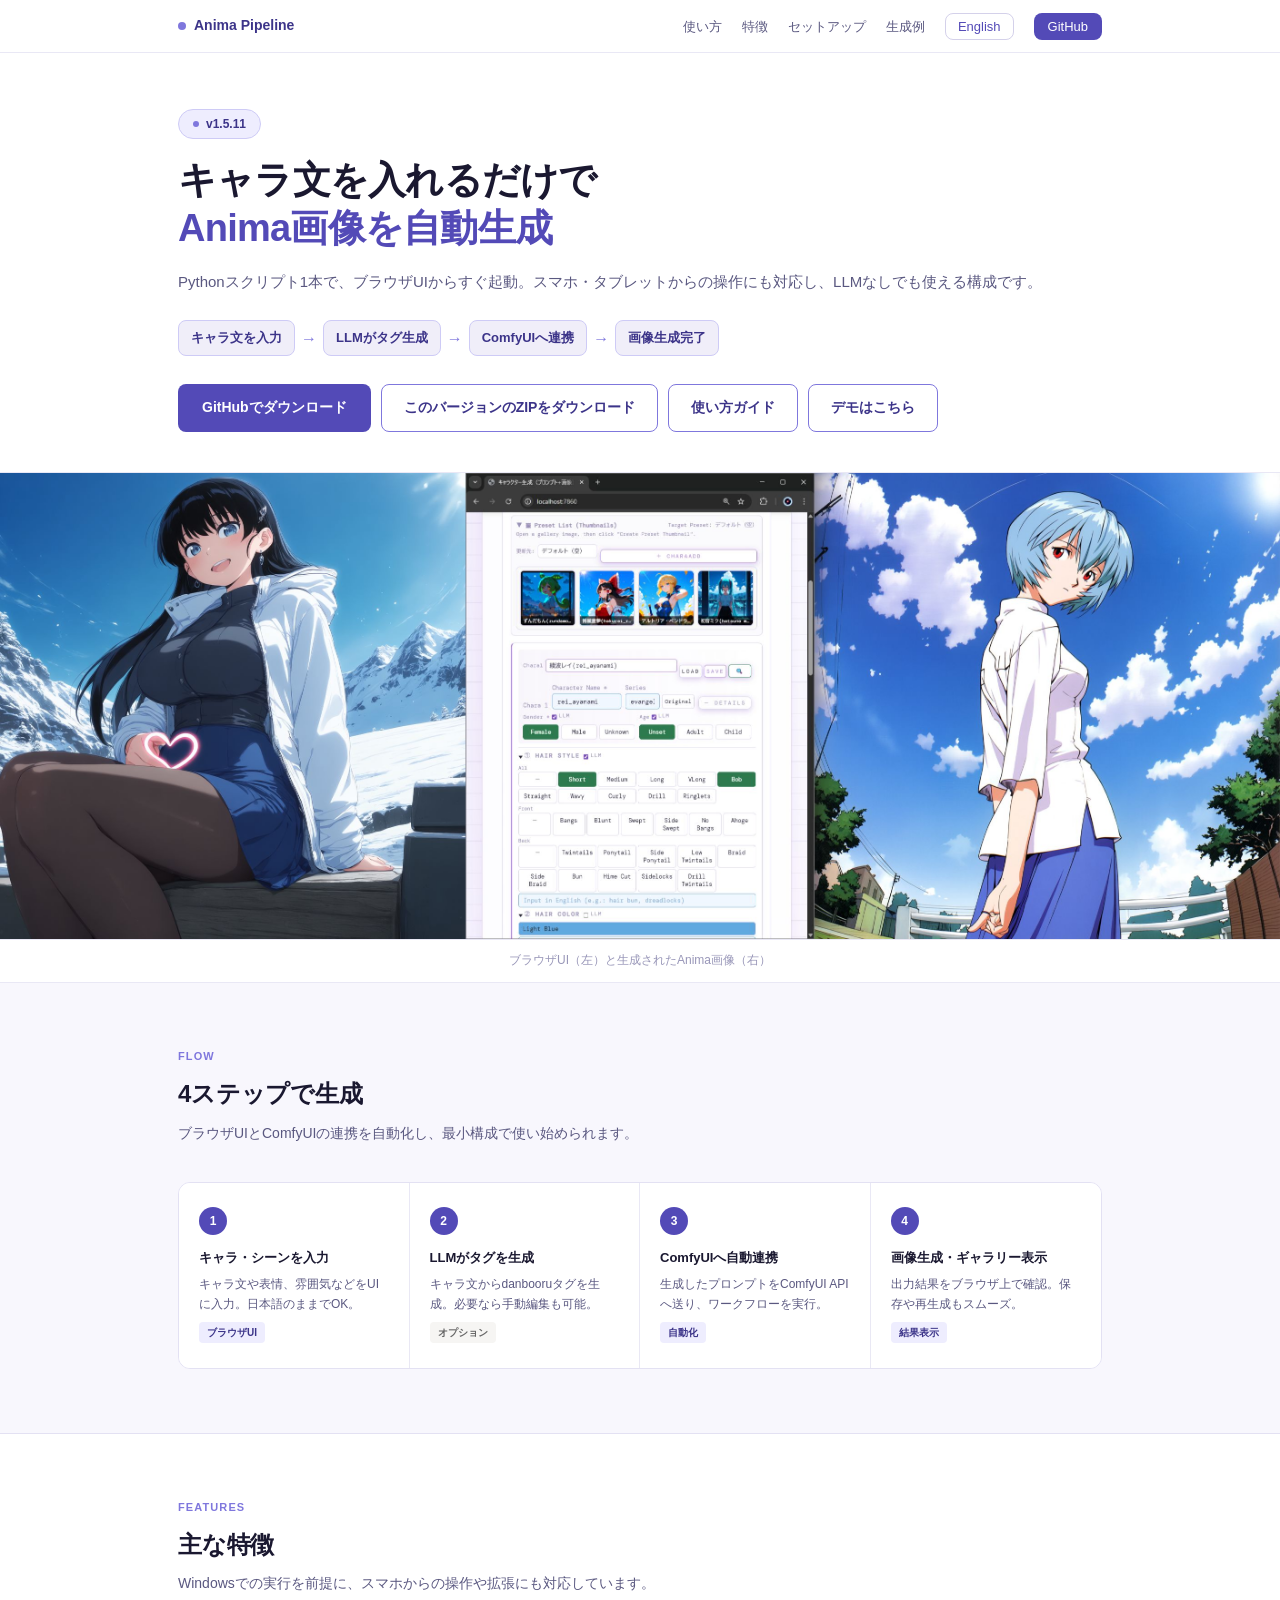
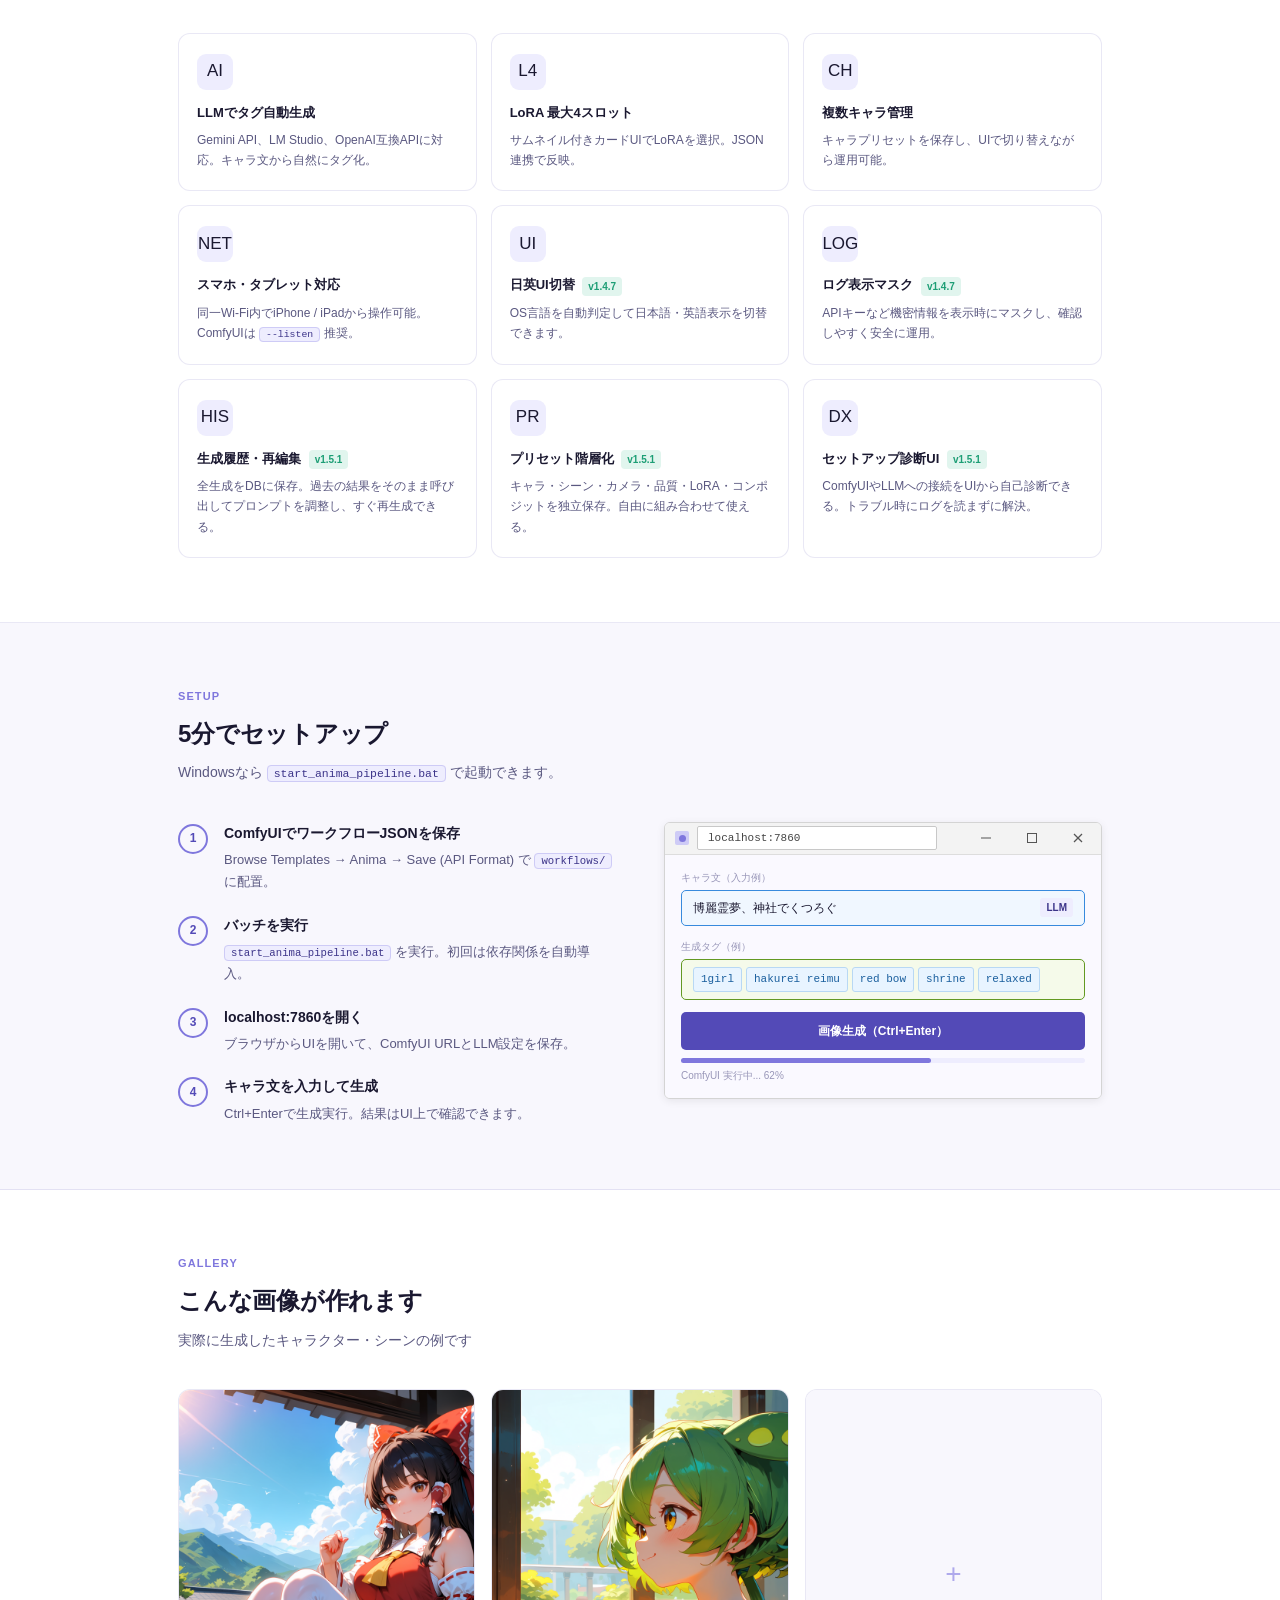
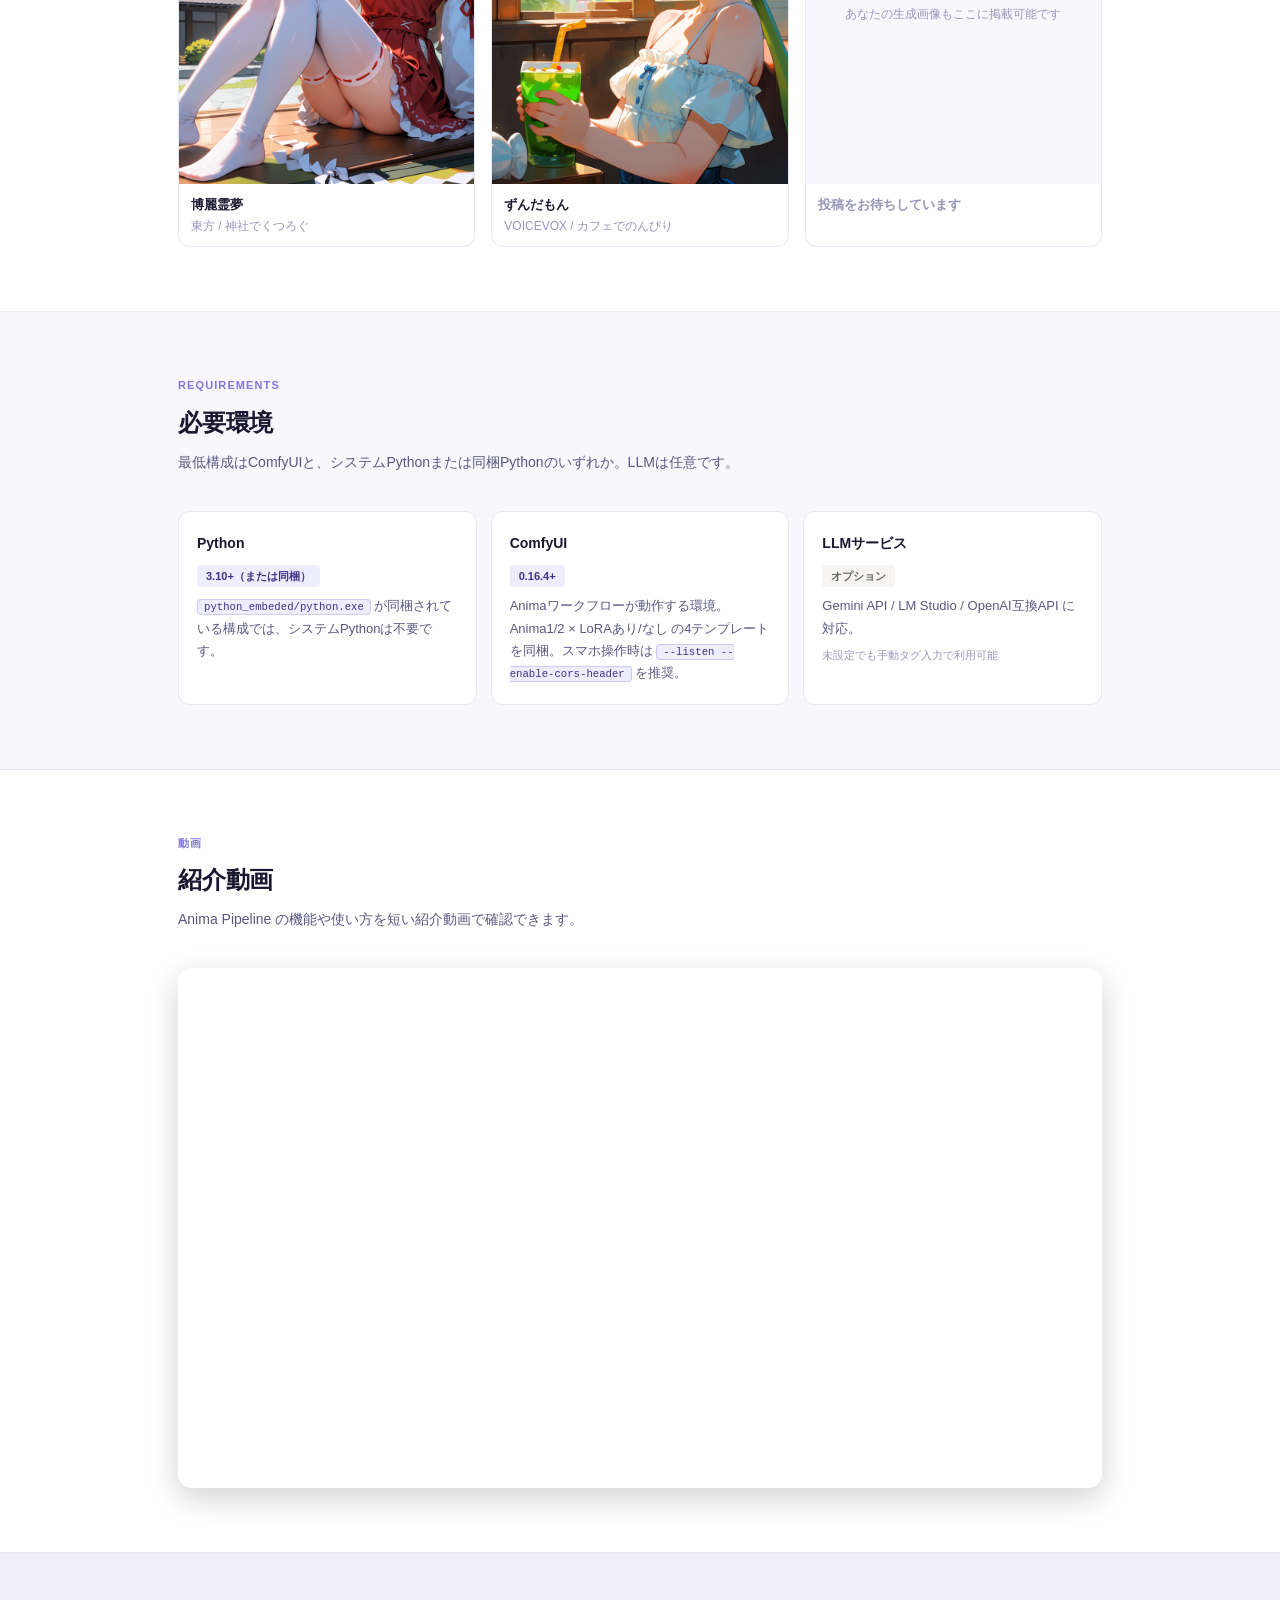
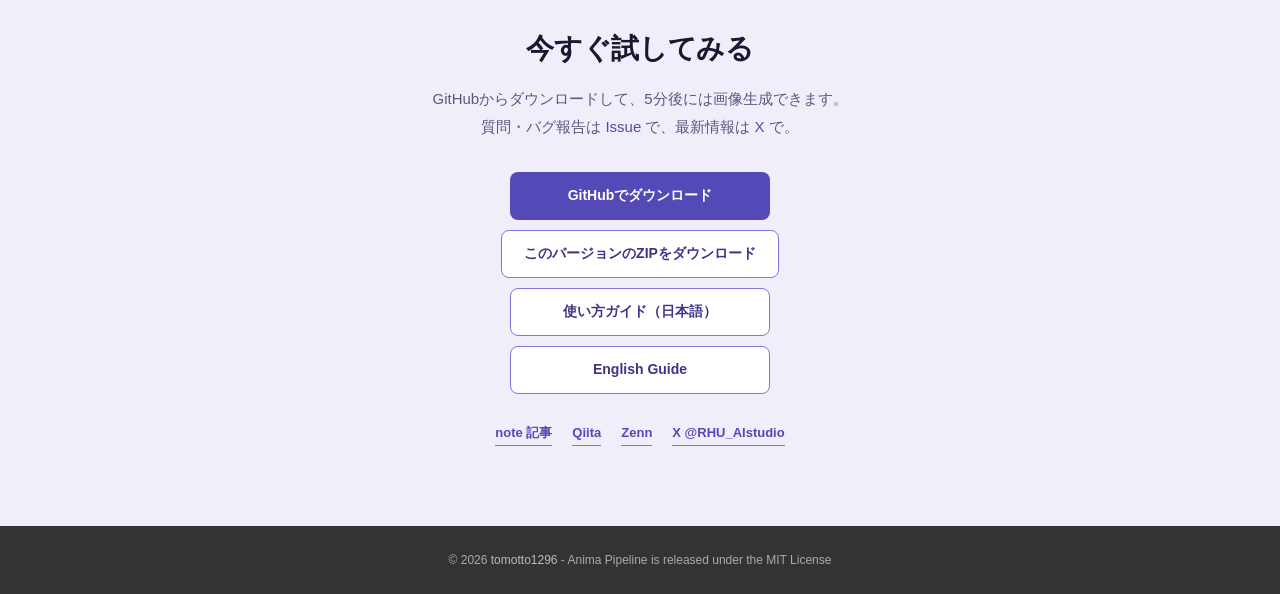
==== commit 1db21865: "docs: fix page encoding regression and update embed video" ====
--- a/docs/index.html
+++ b/docs/index.html
@@ -1,14 +1,14 @@
-﻿<!DOCTYPE html>
+<!DOCTYPE html>
 <html lang="ja">
 <head>
 <meta charset="UTF-8">
 <meta name="viewport" content="width=device-width, initial-scale=1.0">
-<title>Anima Pipeline | 繝悶Λ繧ｦ繧ｶUI縺ｧAnima繝ｯ繝ｼ繧ｯ繝輔Ο繝ｼ繧定・蜍慕函謌・/title>
-<meta name="description" content="繧ｭ繝｣繝ｩ譁・ｒ蜈･繧後ｋ縺縺代〒LLM縺慧anbooru繧ｿ繧ｰ繧定・蜍慕函謌舌＠縲，omfyUI Anima繝ｯ繝ｼ繧ｯ繝輔Ο繝ｼ縺ｸ騾｣謳ｺ縲１ython繧ｹ繧ｯ繝ｪ繝励ヨ1譛ｬ縺ｧWindows縺ｧ縺吶＄蜍輔″縺ｾ縺吶・>
+<title>Anima Pipeline | ブラウザUIでAnimaワークフローを自動生成</title>
+<meta name="description" content="キャラ文を入れるだけでLLMがdanbooruタグを自動生成し、ComfyUI Animaワークフローへ連携。Pythonスクリプト1本でWindowsですぐ動きます。">
 <link rel="canonical" href="https://tomotto1296.github.io/anima-pipeline/">
 <meta property="og:site_name" content="Anima Pipeline">
-<meta property="og:title" content="Anima Pipeline | 繝悶Λ繧ｦ繧ｶUI縺ｧAnima繝ｯ繝ｼ繧ｯ繝輔Ο繝ｼ繧定・蜍慕函謌・>
-<meta property="og:description" content="繧ｭ繝｣繝ｩ譁・ｒ蜈･繧後ｋ縺縺代〒LLM縺慧anbooru繧ｿ繧ｰ繧定・蜍慕函謌舌＠縲，omfyUI Anima繝ｯ繝ｼ繧ｯ繝輔Ο繝ｼ縺ｸ騾｣謳ｺ縲・>
+<meta property="og:title" content="Anima Pipeline | ブラウザUIでAnimaワークフローを自動生成">
+<meta property="og:description" content="キャラ文を入れるだけでLLMがdanbooruタグを自動生成し、ComfyUI Animaワークフローへ連携。">
 <meta property="og:type" content="website">
 <meta property="og:url" content="https://tomotto1296.github.io/anima-pipeline/">
 <meta property="og:image" content="https://tomotto1296.github.io/anima-pipeline/images/hero-ui-and-result-card-1200x630.jpg">
@@ -19,8 +19,8 @@
 <meta property="og:locale" content="ja_JP">
 <meta property="og:locale:alternate" content="en_US">
 <meta name="twitter:card" content="summary_large_image">
-<meta name="twitter:title" content="Anima Pipeline | 繝悶Λ繧ｦ繧ｶUI縺ｧAnima繝ｯ繝ｼ繧ｯ繝輔Ο繝ｼ繧定・蜍慕函謌・>
-<meta name="twitter:description" content="繧ｭ繝｣繝ｩ譁・ｒ蜈･繧後ｋ縺縺代〒LLM縺慧anbooru繧ｿ繧ｰ繧定・蜍慕函謌舌＠縲，omfyUI Anima繝ｯ繝ｼ繧ｯ繝輔Ο繝ｼ縺ｸ騾｣謳ｺ縲１ython繧ｹ繧ｯ繝ｪ繝励ヨ1譛ｬ縺ｧWindows縺ｧ縺吶＄蜍輔″縺ｾ縺吶・>
+<meta name="twitter:title" content="Anima Pipeline | ブラウザUIでAnimaワークフローを自動生成">
+<meta name="twitter:description" content="キャラ文を入れるだけでLLMがdanbooruタグを自動生成し、ComfyUI Animaワークフローへ連携。Pythonスクリプト1本でWindowsですぐ動きます。">
 <meta name="twitter:image" content="https://tomotto1296.github.io/anima-pipeline/images/hero-ui-and-result-card-1200x630.jpg">
 <meta name="twitter:image:alt" content="Anima Pipeline browser UI and generated image preview">
 <meta name="twitter:site" content="@RHU_AIstudio">
@@ -74,10 +74,10 @@
     </div>
     <nav>
       <ul class="nav-links">
-        <li><a href="#howto">菴ｿ縺・婿</a></li>
-        <li><a href="#features">迚ｹ蠕ｴ</a></li>
-        <li><a href="#setup">繧ｻ繝・ヨ繧｢繝・・</a></li>
-        <li><a href="#gallery">逕滓・萓・/a></li>
+        <li><a href="#howto">使い方</a></li>
+        <li><a href="#features">特徴</a></li>
+        <li><a href="#setup">セットアップ</a></li>
+        <li><a href="#gallery">生成例</a></li>
         <li><a href="index_en.html" class="nav-lang-btn">English</a></li>
         <li><a href="https://github.com/tomotto1296/anima-pipeline" target="_blank" class="nav-gh-btn">GitHub</a></li>
       </ul>
@@ -91,59 +91,59 @@
       <div class="badge-dot"></div>
       v1.5.11
     </div>
-    <h1 class="hero-title">繧ｭ繝｣繝ｩ譁・ｒ蜈･繧後ｋ縺縺代〒<em>Anima逕ｻ蜒上ｒ閾ｪ蜍慕函謌・/em></h1>
-    <p class="hero-sub">Python繧ｹ繧ｯ繝ｪ繝励ヨ1譛ｬ縺ｧ縲√ヶ繝ｩ繧ｦ繧ｶUI縺九ｉ縺吶＄襍ｷ蜍輔ゅせ繝槭・繝ｻ繧ｿ繝悶Ξ繝・ヨ縺九ｉ縺ｮ謫堺ｽ懊↓繧ょｯｾ蠢懊＠縲´LM縺ｪ縺励〒繧ゆｽｿ縺医ｋ讒区・縺ｧ縺吶・/p>
+    <h1 class="hero-title">キャラ文を入れるだけで<em>Anima画像を自動生成</em></h1>
+    <p class="hero-sub">Pythonスクリプト1本で、ブラウザUIからすぐ起動。スマホ・タブレットからの操作にも対応し、LLMなしでも使える構成です。</p>
     <div class="flow-row">
-      <div class="flow-chip">繧ｭ繝｣繝ｩ譁・ｒ蜈･蜉・/div>
-      <div class="flow-arr">竊・/div>
-      <div class="flow-chip">LLM縺後ち繧ｰ逕滓・</div>
-      <div class="flow-arr">竊・/div>
-      <div class="flow-chip">ComfyUI縺ｸ騾｣謳ｺ</div>
-      <div class="flow-arr">竊・/div>
-      <div class="flow-chip">逕ｻ蜒冗函謌仙ｮ御ｺ・/div>
+      <div class="flow-chip">キャラ文を入力</div>
+      <div class="flow-arr">→</div>
+      <div class="flow-chip">LLMがタグ生成</div>
+      <div class="flow-arr">→</div>
+      <div class="flow-chip">ComfyUIへ連携</div>
+      <div class="flow-arr">→</div>
+      <div class="flow-chip">画像生成完了</div>
     </div>
     <div class="hero-actions">
-      <a href="https://github.com/tomotto1296/anima-pipeline/releases/latest" target="_blank" class="btn-primary js-github-download">GitHub縺ｧ繝繧ｦ繝ｳ繝ｭ繝ｼ繝・/a>
-      <a href="https://github.com/tomotto1296/anima-pipeline/releases/latest" target="_blank" class="btn-secondary js-version-zip-download">縺薙・繝舌・繧ｸ繝ｧ繝ｳ縺ｮZIP繧偵ム繧ｦ繝ｳ繝ｭ繝ｼ繝・/a>
-      <a href="guides/anima_pipeline_guide.md" class="btn-secondary">菴ｿ縺・婿繧ｬ繧､繝・/a>
-      <a href="demo.html" class="btn-secondary">繝・Δ縺ｯ縺薙■繧・/a>
+      <a href="https://github.com/tomotto1296/anima-pipeline/releases/latest" target="_blank" class="btn-primary js-github-download">GitHubでダウンロード</a>
+      <a href="https://github.com/tomotto1296/anima-pipeline/releases/latest" target="_blank" class="btn-secondary js-version-zip-download">このバージョンのZIPをダウンロード</a>
+      <a href="guides/anima_pipeline_guide.md" class="btn-secondary">使い方ガイド</a>
+      <a href="demo.html" class="btn-secondary">デモはこちら</a>
     </div>
   </div>
   <div class="hero-img-wrap">
-    <img src="images/hero-ui-and-result.jpg" alt="Anima Pipeline 繝悶Λ繧ｦ繧ｶUI縺ｨ逕滓・逕ｻ蜒・>
-    <div class="hero-caption">繝悶Λ繧ｦ繧ｶUI・亥ｷｦ・峨→逕滓・縺輔ｌ縺蘗nima逕ｻ蜒擾ｼ亥承・・/div>
+    <img src="images/hero-ui-and-result.jpg" alt="Anima Pipeline ブラウザUIと生成画像">
+    <div class="hero-caption">ブラウザUI（左）と生成されたAnima画像（右）</div>
   </div>
 </section>
 
 <section class="sec sec-bg2" id="howto">
   <div class="inner">
     <div class="sec-label">Flow</div>
-    <h2 class="sec-title">4繧ｹ繝・ャ繝励〒逕滓・</h2>
-    <p class="sec-sub">繝悶Λ繧ｦ繧ｶUI縺ｨComfyUI縺ｮ騾｣謳ｺ繧定・蜍募喧縺励∵怙蟆乗ｧ区・縺ｧ菴ｿ縺・ｧ九ａ繧峨ｌ縺ｾ縺吶・/p>
+    <h2 class="sec-title">4ステップで生成</h2>
+    <p class="sec-sub">ブラウザUIとComfyUIの連携を自動化し、最小構成で使い始められます。</p>
     <div class="flow-cards">
       <div class="flow-card">
         <div class="fc-num">1</div>
-        <div class="fc-title">繧ｭ繝｣繝ｩ繝ｻ繧ｷ繝ｼ繝ｳ繧貞・蜉・/div>
-        <div class="fc-desc">繧ｭ繝｣繝ｩ譁・ｄ陦ｨ諠・・峅蝗ｲ豌励↑縺ｩ繧旦I縺ｫ蜈･蜉帙よ律譛ｬ隱槭・縺ｾ縺ｾ縺ｧOK縲・/div>
-        <div class="fc-tag">繝悶Λ繧ｦ繧ｶUI</div>
+        <div class="fc-title">キャラ・シーンを入力</div>
+        <div class="fc-desc">キャラ文や表情、雰囲気などをUIに入力。日本語のままでOK。</div>
+        <div class="fc-tag">ブラウザUI</div>
       </div>
       <div class="flow-card">
         <div class="fc-num">2</div>
-        <div class="fc-title">LLM縺後ち繧ｰ繧堤函謌・/div>
-        <div class="fc-desc">繧ｭ繝｣繝ｩ譁・°繧嬰anbooru繧ｿ繧ｰ繧堤函謌舌ょｿ・ｦ√↑繧画焔蜍慕ｷｨ髮・ｂ蜿ｯ閭ｽ縲・/div>
-        <div class="fc-tag fc-tag-opt">繧ｪ繝励す繝ｧ繝ｳ</div>
+        <div class="fc-title">LLMがタグを生成</div>
+        <div class="fc-desc">キャラ文からdanbooruタグを生成。必要なら手動編集も可能。</div>
+        <div class="fc-tag fc-tag-opt">オプション</div>
       </div>
       <div class="flow-card">
         <div class="fc-num">3</div>
-        <div class="fc-title">ComfyUI縺ｸ閾ｪ蜍暮｣謳ｺ</div>
-        <div class="fc-desc">逕滓・縺励◆繝励Ο繝ｳ繝励ヨ繧辰omfyUI API縺ｸ騾√ｊ縲√Ρ繝ｼ繧ｯ繝輔Ο繝ｼ繧貞ｮ溯｡後・/div>
-        <div class="fc-tag">閾ｪ蜍募喧</div>
+        <div class="fc-title">ComfyUIへ自動連携</div>
+        <div class="fc-desc">生成したプロンプトをComfyUI APIへ送り、ワークフローを実行。</div>
+        <div class="fc-tag">自動化</div>
       </div>
       <div class="flow-card">
         <div class="fc-num">4</div>
-        <div class="fc-title">逕ｻ蜒冗函謌舌・繧ｮ繝｣繝ｩ繝ｪ繝ｼ陦ｨ遉ｺ</div>
-        <div class="fc-desc">蜃ｺ蜉帷ｵ先棡繧偵ヶ繝ｩ繧ｦ繧ｶ荳翫〒遒ｺ隱阪ゆｿ晏ｭ倥ｄ蜀咲函謌舌ｂ繧ｹ繝繝ｼ繧ｺ縲・/div>
-        <div class="fc-tag">邨先棡陦ｨ遉ｺ</div>
+        <div class="fc-title">画像生成・ギャラリー表示</div>
+        <div class="fc-desc">出力結果をブラウザ上で確認。保存や再生成もスムーズ。</div>
+        <div class="fc-tag">結果表示</div>
       </div>
     </div>
   </div>
@@ -152,53 +152,53 @@
 <section class="sec" id="features">
   <div class="inner">
     <div class="sec-label">Features</div>
-    <h2 class="sec-title">荳ｻ縺ｪ迚ｹ蠕ｴ</h2>
-    <p class="sec-sub">Windows縺ｧ縺ｮ螳溯｡後ｒ蜑肴署縺ｫ縲√せ繝槭・縺九ｉ縺ｮ謫堺ｽ懊ｄ諡｡蠑ｵ縺ｫ繧ょｯｾ蠢懊＠縺ｦ縺・∪縺吶・/p>
+    <h2 class="sec-title">主な特徴</h2>
+    <p class="sec-sub">Windowsでの実行を前提に、スマホからの操作や拡張にも対応しています。</p>
     <div class="feat-grid">
       <div class="feat-card">
         <div class="feat-icon">AI</div>
-        <div class="feat-title">LLM縺ｧ繧ｿ繧ｰ閾ｪ蜍慕函謌・/div>
-        <div class="feat-body">Gemini API縲´M Studio縲＾penAI莠呈鋤API縺ｫ蟇ｾ蠢懊ゅく繝｣繝ｩ譁・°繧芽・辟ｶ縺ｫ繧ｿ繧ｰ蛹悶・/div>
+        <div class="feat-title">LLMでタグ自動生成</div>
+        <div class="feat-body">Gemini API、LM Studio、OpenAI互換APIに対応。キャラ文から自然にタグ化。</div>
       </div>
       <div class="feat-card">
         <div class="feat-icon">L4</div>
-        <div class="feat-title">LoRA 譛螟ｧ4繧ｹ繝ｭ繝・ヨ</div>
-        <div class="feat-body">繧ｵ繝繝阪う繝ｫ莉倥″繧ｫ繝ｼ繝蔚I縺ｧLoRA繧帝∈謚槭・SON騾｣謳ｺ縺ｧ蜿肴丐縲・/div>
+        <div class="feat-title">LoRA 最大4スロット</div>
+        <div class="feat-body">サムネイル付きカードUIでLoRAを選択。JSON連携で反映。</div>
       </div>
       <div class="feat-card">
         <div class="feat-icon">CH</div>
-        <div class="feat-title">隍・焚繧ｭ繝｣繝ｩ邂｡逅・/div>
-        <div class="feat-body">繧ｭ繝｣繝ｩ繝励Μ繧ｻ繝・ヨ繧剃ｿ晏ｭ倥＠縲ゞI縺ｧ蛻・ｊ譖ｿ縺医↑縺後ｉ驕狗畑蜿ｯ閭ｽ縲・/div>
+        <div class="feat-title">複数キャラ管理</div>
+        <div class="feat-body">キャラプリセットを保存し、UIで切り替えながら運用可能。</div>
       </div>
       <div class="feat-card">
         <div class="feat-icon">NET</div>
-        <div class="feat-title">繧ｹ繝槭・繝ｻ繧ｿ繝悶Ξ繝・ヨ蟇ｾ蠢・/div>
-        <div class="feat-body">蜷御ｸWi-Fi蜀・〒iPhone / iPad縺九ｉ謫堺ｽ懷庄閭ｽ縲・omfyUI縺ｯ <code>--listen</code> 謗ｨ螂ｨ縲・/div>
+        <div class="feat-title">スマホ・タブレット対応</div>
+        <div class="feat-body">同一Wi-Fi内でiPhone / iPadから操作可能。ComfyUIは <code>--listen</code> 推奨。</div>
       </div>
       <div class="feat-card">
         <div class="feat-icon">UI</div>
-        <div class="feat-title">譌･闍ｱUI蛻・崛 <span class="tag-new">v1.4.7</span></div>
-        <div class="feat-body">OS險隱槭ｒ閾ｪ蜍募愛螳壹＠縺ｦ譌･譛ｬ隱槭・闍ｱ隱櫁｡ｨ遉ｺ繧貞・譖ｿ縺ｧ縺阪∪縺吶・/div>
+        <div class="feat-title">日英UI切替 <span class="tag-new">v1.4.7</span></div>
+        <div class="feat-body">OS言語を自動判定して日本語・英語表示を切替できます。</div>
       </div>
       <div class="feat-card">
         <div class="feat-icon">LOG</div>
-        <div class="feat-title">繝ｭ繧ｰ陦ｨ遉ｺ繝槭せ繧ｯ <span class="tag-new">v1.4.7</span></div>
-        <div class="feat-body">API繧ｭ繝ｼ縺ｪ縺ｩ讖溷ｯ・ュ蝣ｱ繧定｡ｨ遉ｺ譎ゅ↓繝槭せ繧ｯ縺励∫｢ｺ隱阪＠繧・☆縺丞ｮ牙・縺ｫ驕狗畑縲・/div>
+        <div class="feat-title">ログ表示マスク <span class="tag-new">v1.4.7</span></div>
+        <div class="feat-body">APIキーなど機密情報を表示時にマスクし、確認しやすく安全に運用。</div>
       </div>
       <div class="feat-card">
         <div class="feat-icon">HIS</div>
-        <div class="feat-title">逕滓・螻･豁ｴ繝ｻ蜀咲ｷｨ髮・<span class="tag-new">v1.5.1</span></div>
-        <div class="feat-body">蜈ｨ逕滓・繧奪B縺ｫ菫晏ｭ倥る℃蜴ｻ縺ｮ邨先棡繧偵◎縺ｮ縺ｾ縺ｾ蜻ｼ縺ｳ蜃ｺ縺励※繝励Ο繝ｳ繝励ヨ繧定ｪｿ謨ｴ縺励√☆縺仙・逕滓・縺ｧ縺阪ｋ縲・/div>
+        <div class="feat-title">生成履歴・再編集 <span class="tag-new">v1.5.1</span></div>
+        <div class="feat-body">全生成をDBに保存。過去の結果をそのまま呼び出してプロンプトを調整し、すぐ再生成できる。</div>
       </div>
       <div class="feat-card">
         <div class="feat-icon">PR</div>
-        <div class="feat-title">繝励Μ繧ｻ繝・ヨ髫主ｱ､蛹・<span class="tag-new">v1.5.1</span></div>
-        <div class="feat-body">繧ｭ繝｣繝ｩ繝ｻ繧ｷ繝ｼ繝ｳ繝ｻ繧ｫ繝｡繝ｩ繝ｻ蜩∬ｳｪ繝ｻLoRA繝ｻ繧ｳ繝ｳ繝昴ず繝・ヨ繧堤峡遶倶ｿ晏ｭ倥り・逕ｱ縺ｫ邨・∩蜷医ｏ縺帙※菴ｿ縺医ｋ縲・/div>
+        <div class="feat-title">プリセット階層化 <span class="tag-new">v1.5.1</span></div>
+        <div class="feat-body">キャラ・シーン・カメラ・品質・LoRA・コンポジットを独立保存。自由に組み合わせて使える。</div>
       </div>
       <div class="feat-card">
         <div class="feat-icon">DX</div>
-        <div class="feat-title">繧ｻ繝・ヨ繧｢繝・・險ｺ譁ｭUI <span class="tag-new">v1.5.1</span></div>
-        <div class="feat-body">ComfyUI繧ЛLM縺ｸ縺ｮ謗･邯壹ｒUI縺九ｉ閾ｪ蟾ｱ險ｺ譁ｭ縺ｧ縺阪ｋ縲ゅヨ繝ｩ繝悶Ν譎ゅ↓繝ｭ繧ｰ繧定ｪｭ縺ｾ縺壹↓隗｣豎ｺ縲・/div>
+        <div class="feat-title">セットアップ診断UI <span class="tag-new">v1.5.1</span></div>
+        <div class="feat-body">ComfyUIやLLMへの接続をUIから自己診断できる。トラブル時にログを読まずに解決。</div>
       </div>
     </div>
   </div>
@@ -207,36 +207,36 @@
 <section class="sec sec-bg2" id="setup">
   <div class="inner">
     <div class="sec-label">Setup</div>
-    <h2 class="sec-title">5蛻・〒繧ｻ繝・ヨ繧｢繝・・</h2>
-    <p class="sec-sub">Windows縺ｪ繧・<code>start_anima_pipeline.bat</code> 縺ｧ襍ｷ蜍輔〒縺阪∪縺吶・/p>
+    <h2 class="sec-title">5分でセットアップ</h2>
+    <p class="sec-sub">Windowsなら <code>start_anima_pipeline.bat</code> で起動できます。</p>
     <div class="setup-grid">
       <div class="steps">
         <div class="step-row">
           <div class="step-num">1</div>
           <div>
-            <div class="step-head">ComfyUI縺ｧ繝ｯ繝ｼ繧ｯ繝輔Ο繝ｼJSON繧剃ｿ晏ｭ・/div>
-            <div class="step-body">Browse Templates 竊・Anima 竊・Save (API Format) 縺ｧ <code>workflows/</code> 縺ｫ驟咲ｽｮ縲・/div>
+            <div class="step-head">ComfyUIでワークフローJSONを保存</div>
+            <div class="step-body">Browse Templates → Anima → Save (API Format) で <code>workflows/</code> に配置。</div>
           </div>
         </div>
         <div class="step-row">
           <div class="step-num">2</div>
           <div>
-            <div class="step-head">繝舌ャ繝√ｒ螳溯｡・/div>
-            <div class="step-body"><code>start_anima_pipeline.bat</code> 繧貞ｮ溯｡後ょ・蝗槭・萓晏ｭ倬未菫ゅｒ閾ｪ蜍募ｰ主・縲・/div>
+            <div class="step-head">バッチを実行</div>
+            <div class="step-body"><code>start_anima_pipeline.bat</code> を実行。初回は依存関係を自動導入。</div>
           </div>
         </div>
         <div class="step-row">
           <div class="step-num">3</div>
           <div>
-            <div class="step-head">localhost:7860繧帝幕縺・/div>
-            <div class="step-body">繝悶Λ繧ｦ繧ｶ縺九ｉUI繧帝幕縺・※縲，omfyUI URL縺ｨLLM險ｭ螳壹ｒ菫晏ｭ倥・/div>
+            <div class="step-head">localhost:7860を開く</div>
+            <div class="step-body">ブラウザからUIを開いて、ComfyUI URLとLLM設定を保存。</div>
           </div>
         </div>
         <div class="step-row">
           <div class="step-num">4</div>
           <div>
-            <div class="step-head">繧ｭ繝｣繝ｩ譁・ｒ蜈･蜉帙＠縺ｦ逕滓・</div>
-            <div class="step-body">Ctrl+Enter縺ｧ逕滓・螳溯｡後らｵ先棡縺ｯUI荳翫〒遒ｺ隱阪〒縺阪∪縺吶・/div>
+            <div class="step-head">キャラ文を入力して生成</div>
+            <div class="step-body">Ctrl+Enterで生成実行。結果はUI上で確認できます。</div>
           </div>
         </div>
       </div>
@@ -264,12 +264,12 @@
             </div>
           </div>
           <div class="mock-body">
-            <div class="mock-lbl">繧ｭ繝｣繝ｩ譁・ｼ亥・蜉帑ｾ具ｼ・/div>
+            <div class="mock-lbl">キャラ文（入力例）</div>
             <div class="mock-field mock-field-blue">
-              <span>蜊夐ｺ鈴怺螟｢縲∫･樒､ｾ縺ｧ縺上▽繧阪＄</span>
+              <span>博麗霊夢、神社でくつろぐ</span>
               <span class="llm-badge">LLM</span>
             </div>
-            <div class="mock-lbl">逕滓・繧ｿ繧ｰ・井ｾ具ｼ・/div>
+            <div class="mock-lbl">生成タグ（例）</div>
             <div class="mock-field mock-field-green">
               <div class="mock-tags">
                 <span class="mock-tag">1girl</span>
@@ -279,9 +279,9 @@
                 <span class="mock-tag">relaxed</span>
               </div>
             </div>
-            <div class="mock-gen-btn">逕ｻ蜒冗函謌撰ｼ・trl+Enter・・/div>
+            <div class="mock-gen-btn">画像生成（Ctrl+Enter）</div>
             <div class="mock-prog-wrap"><div class="mock-prog"></div></div>
-            <div class="mock-hint">ComfyUI 螳溯｡御ｸｭ... 62%</div>
+            <div class="mock-hint">ComfyUI 実行中... 62%</div>
           </div>
         </div>
       </div>
@@ -292,30 +292,30 @@
 <section class="sec" id="gallery">
   <div class="inner">
     <div class="sec-label">Gallery</div>
-    <h2 class="sec-title">縺薙ｓ縺ｪ逕ｻ蜒上′菴懊ｌ縺ｾ縺・/h2>
-    <p class="sec-sub">螳滄圀縺ｫ逕滓・縺励◆繧ｭ繝｣繝ｩ繧ｯ繧ｿ繝ｼ繝ｻ繧ｷ繝ｼ繝ｳ縺ｮ萓九〒縺・/p>
+    <h2 class="sec-title">こんな画像が作れます</h2>
+    <p class="sec-sub">実際に生成したキャラクター・シーンの例です</p>
     <div class="gallery-grid">
       <div class="gal-card">
-        <img src="images/reimu-shrine-relax.png" alt="蜊夐ｺ鈴怺螟｢ - 逾樒､ｾ縺ｧ縺上▽繧阪＄">
+        <img src="images/reimu-shrine-relax.png" alt="博麗霊夢 - 神社でくつろぐ">
         <div class="gal-meta">
-          <div class="gal-name">蜊夐ｺ鈴怺螟｢</div>
-          <div class="gal-scene">譚ｱ譁ｹ / 逾樒､ｾ縺ｧ縺上▽繧阪＄</div>
+          <div class="gal-name">博麗霊夢</div>
+          <div class="gal-scene">東方 / 神社でくつろぐ</div>
         </div>
       </div>
       <div class="gal-card">
-        <img src="images/sample_zundamon.png" alt="縺壹ｓ縺繧ゅｓ - 繧ｫ繝輔ぉ縺ｧ縺ｮ繧薙・繧・>
+        <img src="images/sample_zundamon.png" alt="ずんだもん - カフェでのんびり">
         <div class="gal-meta">
-          <div class="gal-name">縺壹ｓ縺繧ゅｓ</div>
-          <div class="gal-scene">VOICEVOX / 繧ｫ繝輔ぉ縺ｧ縺ｮ繧薙・繧・/div>
+          <div class="gal-name">ずんだもん</div>
+          <div class="gal-scene">VOICEVOX / カフェでのんびり</div>
         </div>
       </div>
       <div class="gal-card">
         <div class="gal-placeholder">
           <div class="gal-plus">+</div>
-          <div class="gal-placeholder-text">縺ゅ↑縺溘・逕滓・逕ｻ蜒上ｂ縺薙％縺ｫ謗ｲ霈牙庄閭ｽ縺ｧ縺・/div>
+          <div class="gal-placeholder-text">あなたの生成画像もここに掲載可能です</div>
         </div>
         <div class="gal-meta">
-          <div class="gal-name" style="color: var(--txt3);">謚慕ｨｿ繧偵♀蠕・■縺励※縺・∪縺・/div>
+          <div class="gal-name" style="color: var(--txt3);">投稿をお待ちしています</div>
         </div>
       </div>
     </div>
@@ -325,24 +325,24 @@
 <section class="sec sec-bg2">
   <div class="inner">
     <div class="sec-label">Requirements</div>
-    <h2 class="sec-title">蠢・ｦ∫腸蠅・/h2>
-    <p class="sec-sub">譛菴取ｧ区・縺ｯComfyUI縺ｨ縲√す繧ｹ繝・ΒPython縺ｾ縺溘・蜷梧｢ｱPython縺ｮ縺・★繧後°縲・LM縺ｯ莉ｻ諢上〒縺吶・/p>
+    <h2 class="sec-title">必要環境</h2>
+    <p class="sec-sub">最低構成はComfyUIと、システムPythonまたは同梱Pythonのいずれか。LLMは任意です。</p>
     <div class="req-grid">
       <div class="req-card">
         <div class="req-name">Python</div>
-        <div class="req-ver">3.10+・医∪縺溘・蜷梧｢ｱ・・/div>
-        <div class="req-desc"><code>python_embeded/python.exe</code> 縺悟酔譴ｱ縺輔ｌ縺ｦ縺・ｋ讒区・縺ｧ縺ｯ縲√す繧ｹ繝・ΒPython縺ｯ荳崎ｦ√〒縺吶・/div>
+        <div class="req-ver">3.10+（または同梱）</div>
+        <div class="req-desc"><code>python_embeded/python.exe</code> が同梱されている構成では、システムPythonは不要です。</div>
       </div>
       <div class="req-card">
         <div class="req-name">ComfyUI</div>
         <div class="req-ver">0.16.4+</div>
-        <div class="req-desc">Anima繝ｯ繝ｼ繧ｯ繝輔Ο繝ｼ縺悟虚菴懊☆繧狗腸蠅・・nima1/2 ﾃ・LoRA縺ゅｊ/縺ｪ縺・縺ｮ4繝・Φ繝励Ξ繝ｼ繝医ｒ蜷梧｢ｱ縲ゅせ繝槭・謫堺ｽ懈凾縺ｯ <code>--listen --enable-cors-header</code> 繧呈耳螂ｨ縲・/div>
+        <div class="req-desc">Animaワークフローが動作する環境。Anima1/2 × LoRAあり/なし の4テンプレートを同梱。スマホ操作時は <code>--listen --enable-cors-header</code> を推奨。</div>
       </div>
       <div class="req-card">
-        <div class="req-name">LLM繧ｵ繝ｼ繝薙せ</div>
-        <div class="req-ver req-ver-opt">繧ｪ繝励す繝ｧ繝ｳ</div>
-        <div class="req-desc">Gemini API / LM Studio / OpenAI莠呈鋤API 縺ｫ蟇ｾ蠢懊・/div>
-        <div class="req-opt">譛ｪ險ｭ螳壹〒繧よ焔蜍輔ち繧ｰ蜈･蜉帙〒蛻ｩ逕ｨ蜿ｯ閭ｽ</div>
+        <div class="req-name">LLMサービス</div>
+        <div class="req-ver req-ver-opt">オプション</div>
+        <div class="req-desc">Gemini API / LM Studio / OpenAI互換API に対応。</div>
+        <div class="req-opt">未設定でも手動タグ入力で利用可能</div>
       </div>
     </div>
   </div>
@@ -350,13 +350,13 @@
 
 <section class="sec">
   <div class="inner">
-    <div class="sec-label">蜍慕判</div>
-    <h2 class="sec-title">邏ｹ莉句虚逕ｻ</h2>
-    <p class="sec-sub">Anima Pipeline 縺ｮ讖溯・繧・ｽｿ縺・婿繧堤洒縺・ｴｹ莉句虚逕ｻ縺ｧ遒ｺ隱阪〒縺阪∪縺吶・/p>
+    <div class="sec-label">動画</div>
+    <h2 class="sec-title">紹介動画</h2>
+    <p class="sec-sub">Anima Pipeline の機能や使い方を短い紹介動画で確認できます。</p>
     <div style="position: relative; width: 100%; max-width: 960px; margin: 0 auto; padding-top: 56.25%; border-radius: 14px; overflow: hidden; box-shadow: 0 10px 30px rgba(0,0,0,0.18);">
       <iframe
         src="https://www.youtube.com/embed/DuQpBQhlbYE?si=7TmR9YavINufekAC"
-        title="YouTube 蜍慕判繝励Ξ繝ｼ繝､繝ｼ"
+        title="YouTube 動画プレーヤー"
         style="position: absolute; inset: 0; width: 100%; height: 100%; border: 0;"
         allow="accelerometer; autoplay; clipboard-write; encrypted-media; gyroscope; picture-in-picture; web-share"
         referrerpolicy="strict-origin-when-cross-origin"
@@ -368,17 +368,18 @@
 
 <section class="cta-sec">
   <div class="inner">
-    <h2 class="cta-title">莉翫☆縺占ｩｦ縺励※縺ｿ繧・/h2>    <p class="cta-sub">
-      GitHub縺九ｉ繝繧ｦ繝ｳ繝ｭ繝ｼ繝峨＠縺ｦ縲・蛻・ｾ後↓縺ｯ逕ｻ蜒冗函謌舌〒縺阪∪縺吶・br>
-      雉ｪ蝠上・繝舌げ蝣ｱ蜻翫・ <a href="https://github.com/tomotto1296/anima-pipeline/issues" target="_blank">Issue</a> 縺ｧ縲∵怙譁ｰ諠・ｱ縺ｯ <a href="https://x.com/RHU_AIstudio" target="_blank">X</a> 縺ｧ縲・    </p>
+    <h2 class="cta-title">今すぐ試してみる</h2>    <p class="cta-sub">
+      GitHubからダウンロードして、5分後には画像生成できます。<br>
+      質問・バグ報告は <a href="https://github.com/tomotto1296/anima-pipeline/issues" target="_blank">Issue</a> で、最新情報は <a href="https://x.com/RHU_AIstudio" target="_blank">X</a> で。
+    </p>
     <div class="cta-btns">
-      <a href="https://github.com/tomotto1296/anima-pipeline/releases/latest" target="_blank" class="btn-primary js-github-download" style="min-width: 260px; text-align: center;">GitHub縺ｧ繝繧ｦ繝ｳ繝ｭ繝ｼ繝・/a>
-      <a href="https://github.com/tomotto1296/anima-pipeline/releases/latest" target="_blank" class="btn-secondary js-version-zip-download" style="min-width: 260px; text-align: center;">縺薙・繝舌・繧ｸ繝ｧ繝ｳ縺ｮZIP繧偵ム繧ｦ繝ｳ繝ｭ繝ｼ繝・/a>
-      <a href="guides/anima_pipeline_guide.md" class="btn-secondary" style="min-width: 260px; text-align: center;">菴ｿ縺・婿繧ｬ繧､繝会ｼ域律譛ｬ隱橸ｼ・/a>
+      <a href="https://github.com/tomotto1296/anima-pipeline/releases/latest" target="_blank" class="btn-primary js-github-download" style="min-width: 260px; text-align: center;">GitHubでダウンロード</a>
+      <a href="https://github.com/tomotto1296/anima-pipeline/releases/latest" target="_blank" class="btn-secondary js-version-zip-download" style="min-width: 260px; text-align: center;">このバージョンのZIPをダウンロード</a>
+      <a href="guides/anima_pipeline_guide.md" class="btn-secondary" style="min-width: 260px; text-align: center;">使い方ガイド（日本語）</a>
       <a href="guides/anima_pipeline_guide_en.md" class="btn-secondary" style="min-width: 260px; text-align: center;">English Guide</a>
     </div>
     <div class="cta-links">
-      <a href="https://note.com/rhustudio/n/nf0dc2414f852" target="_blank" class="cta-link">note 險倅ｺ・/a>
+      <a href="https://note.com/rhustudio/n/nf0dc2414f852" target="_blank" class="cta-link">note 記事</a>
       <a href="https://qiita.com/RHU/items/18095cb22281cd027bc4" target="_blank" class="cta-link">Qiita</a>
       <a href="https://zenn.dev/rhu/articles/4a6c315533c4e9" target="_blank" class="cta-link">Zenn</a>
       <a href="https://x.com/RHU_AIstudio" target="_blank" class="cta-link">X @RHU_AIstudio</a>
@@ -387,7 +388,7 @@
 </section>
 
 <footer class="site-footer">
-  <p>ﾂｩ 2026 <a href="https://github.com/tomotto1296" target="_blank">tomotto1296</a> - Anima Pipeline is released under the MIT License</p>
+  <p>© 2026 <a href="https://github.com/tomotto1296" target="_blank">tomotto1296</a> - Anima Pipeline is released under the MIT License</p>
 </footer>
 
 <script>
@@ -434,4 +435,3 @@
 
 </body>
 </html>
-
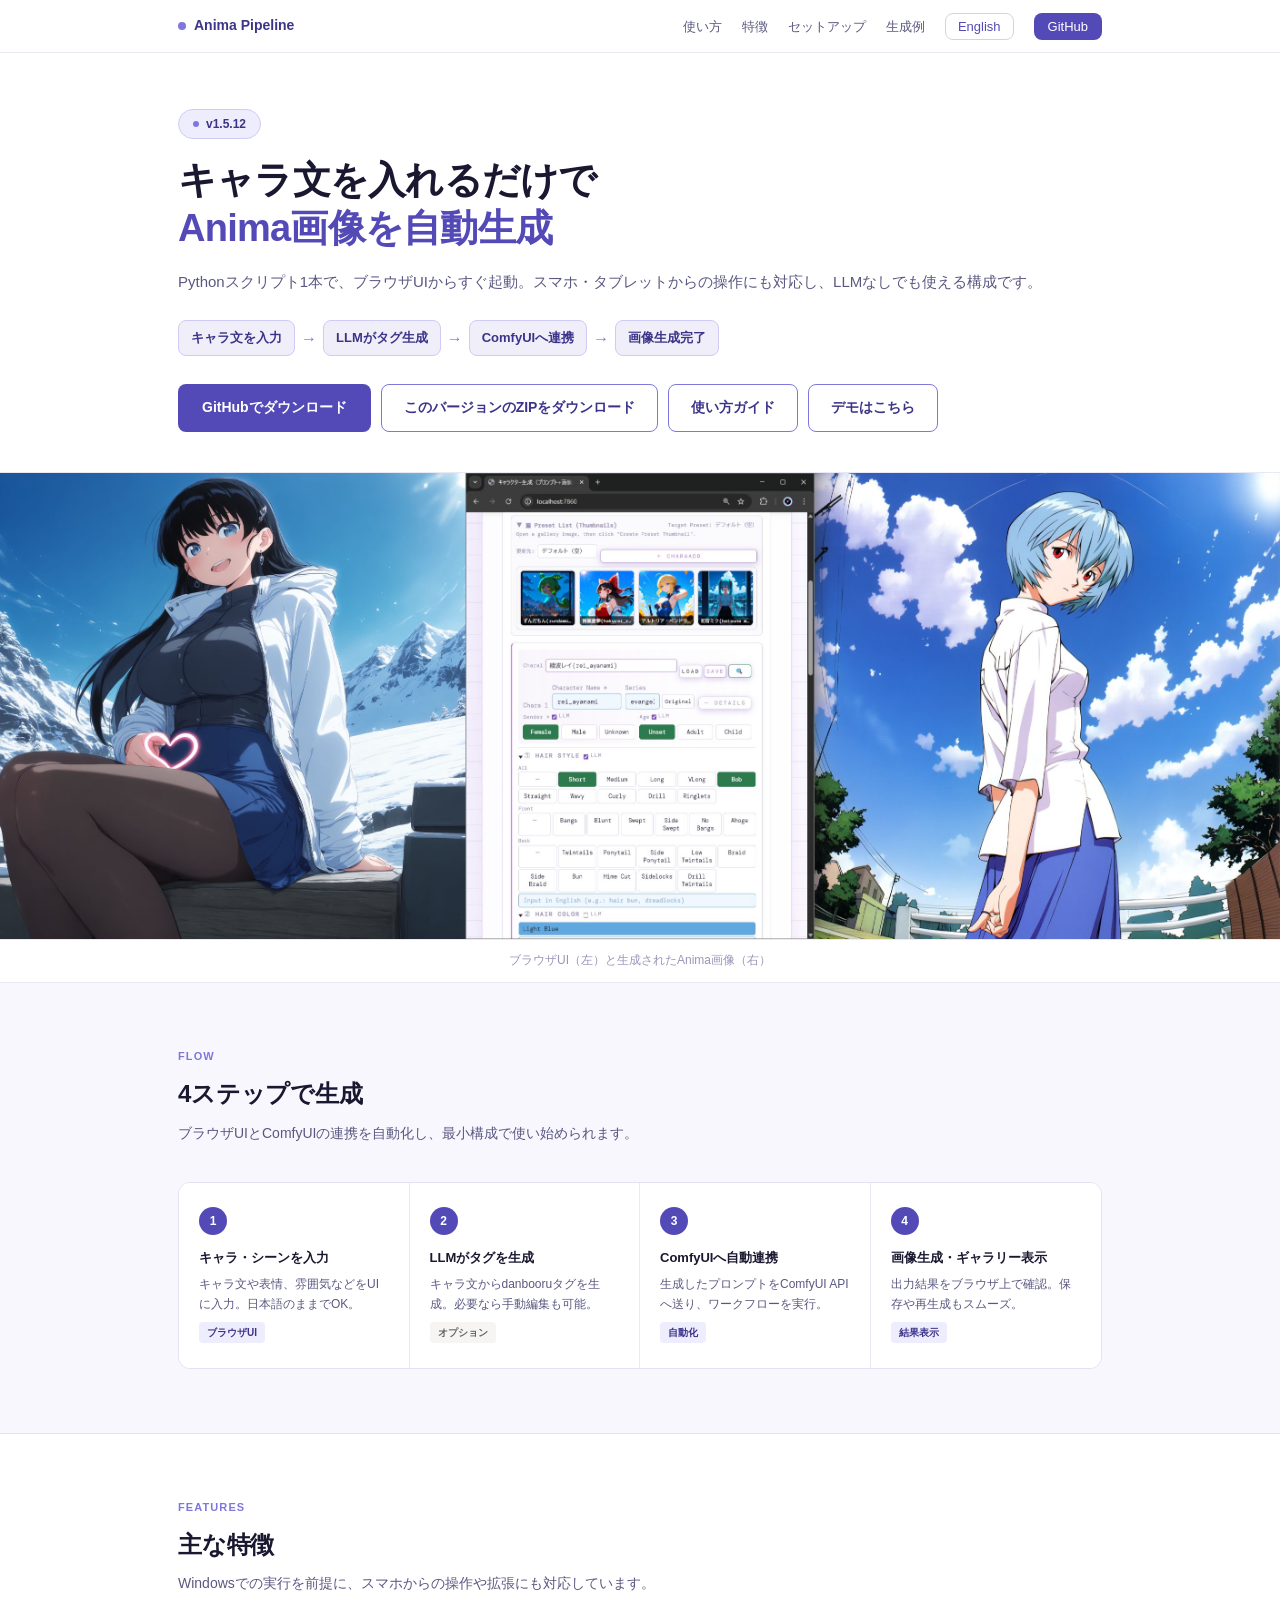
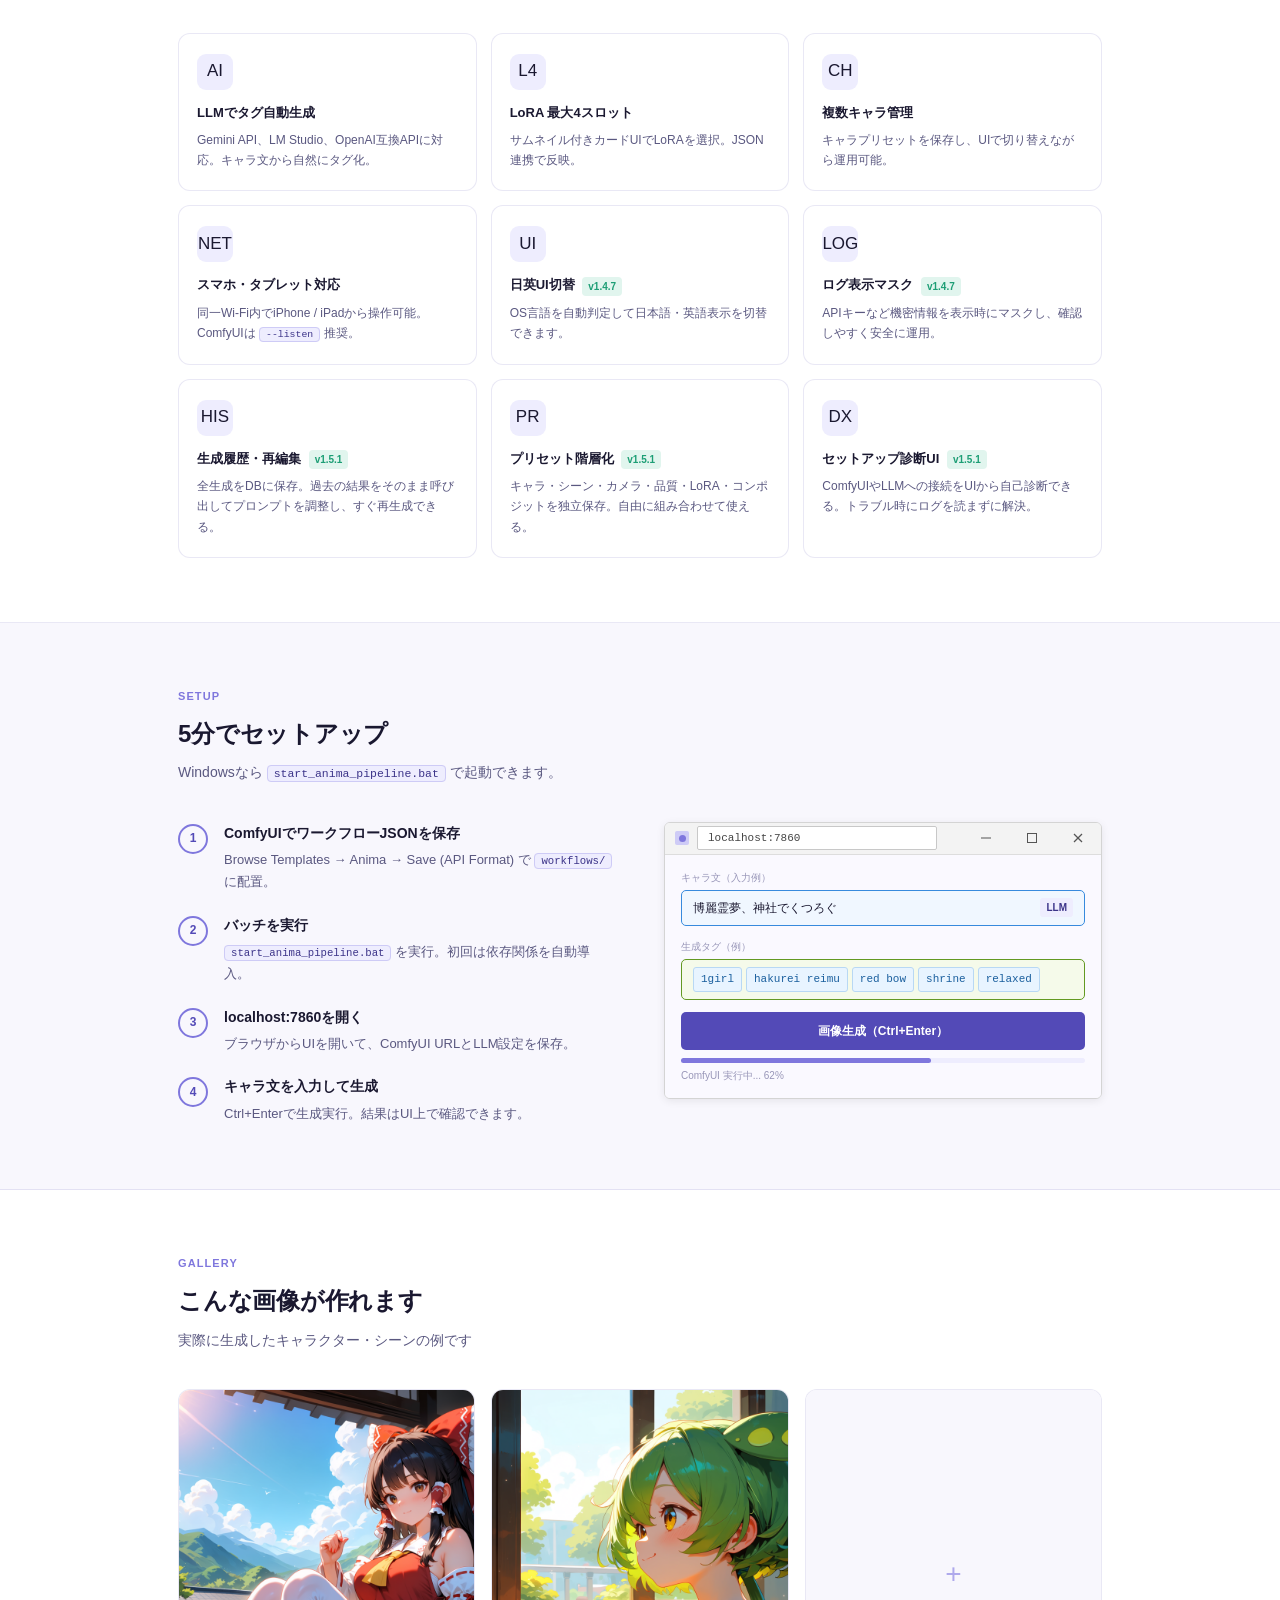
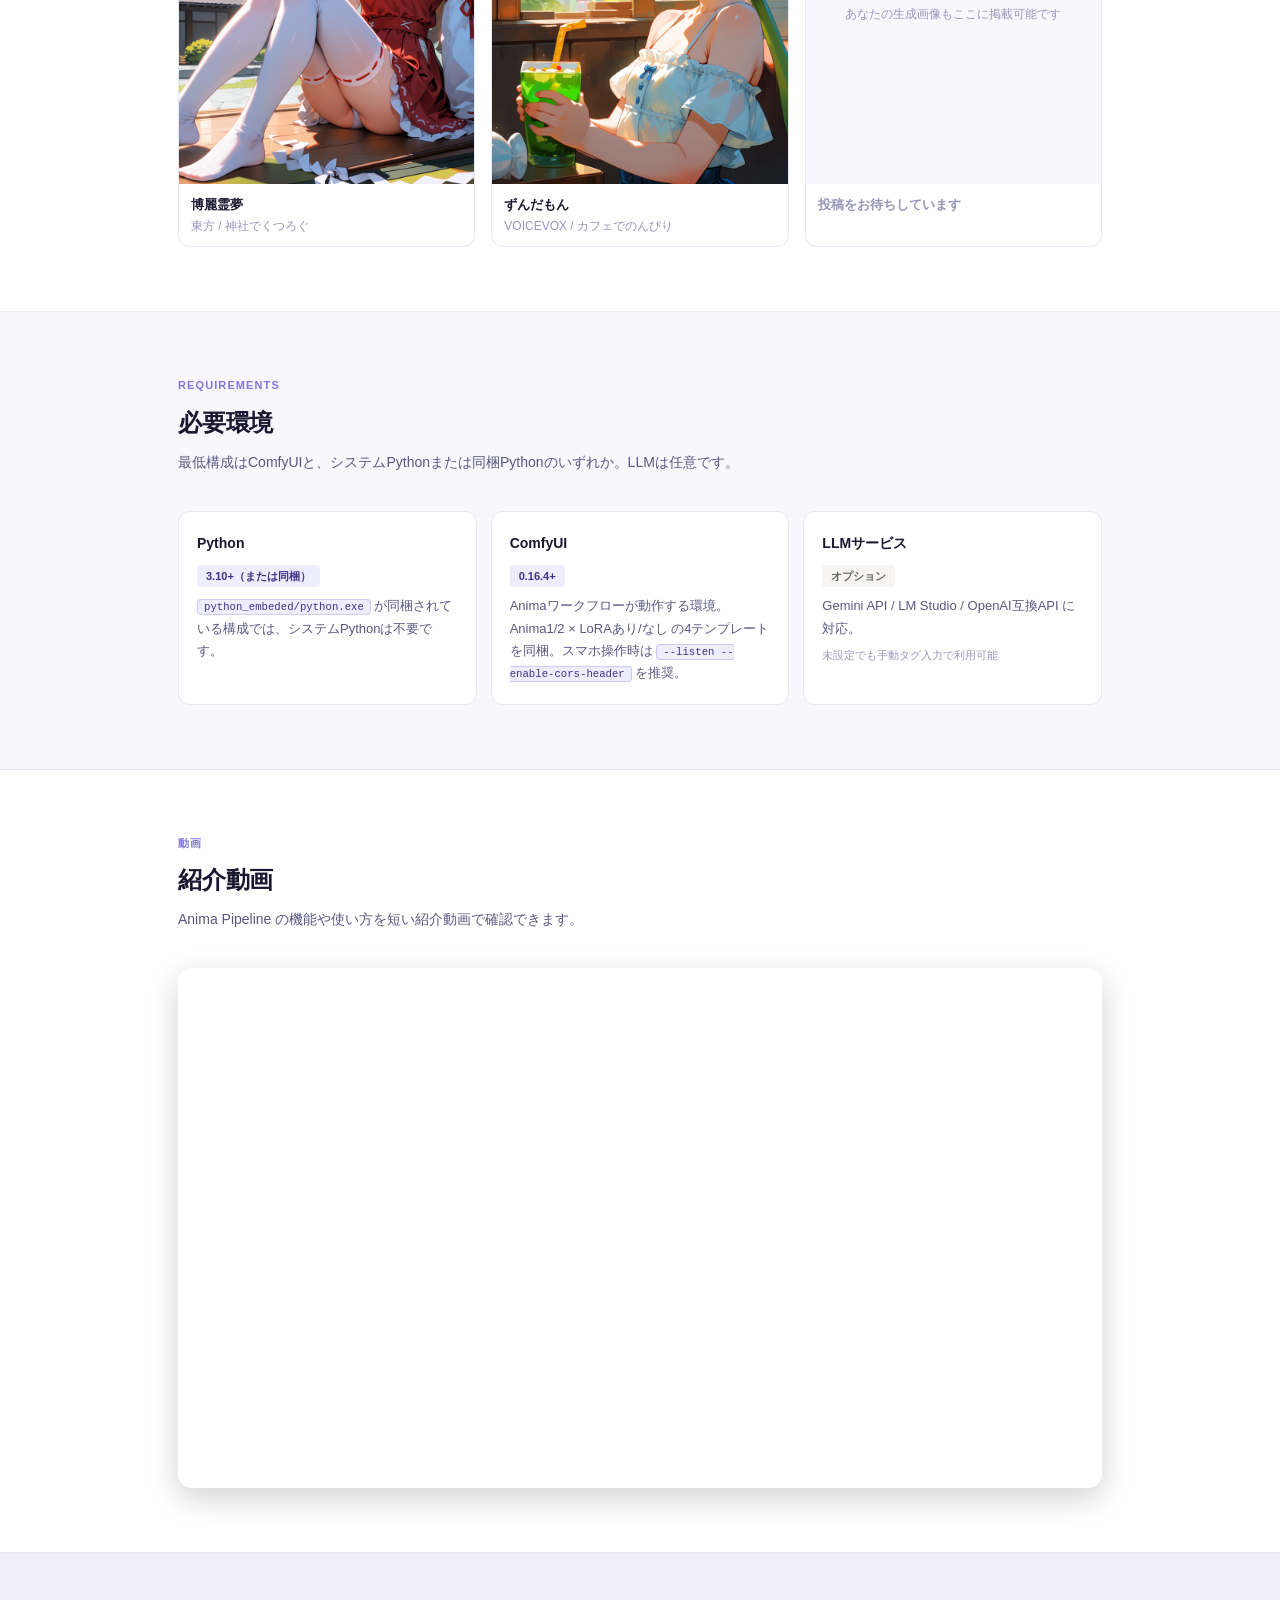
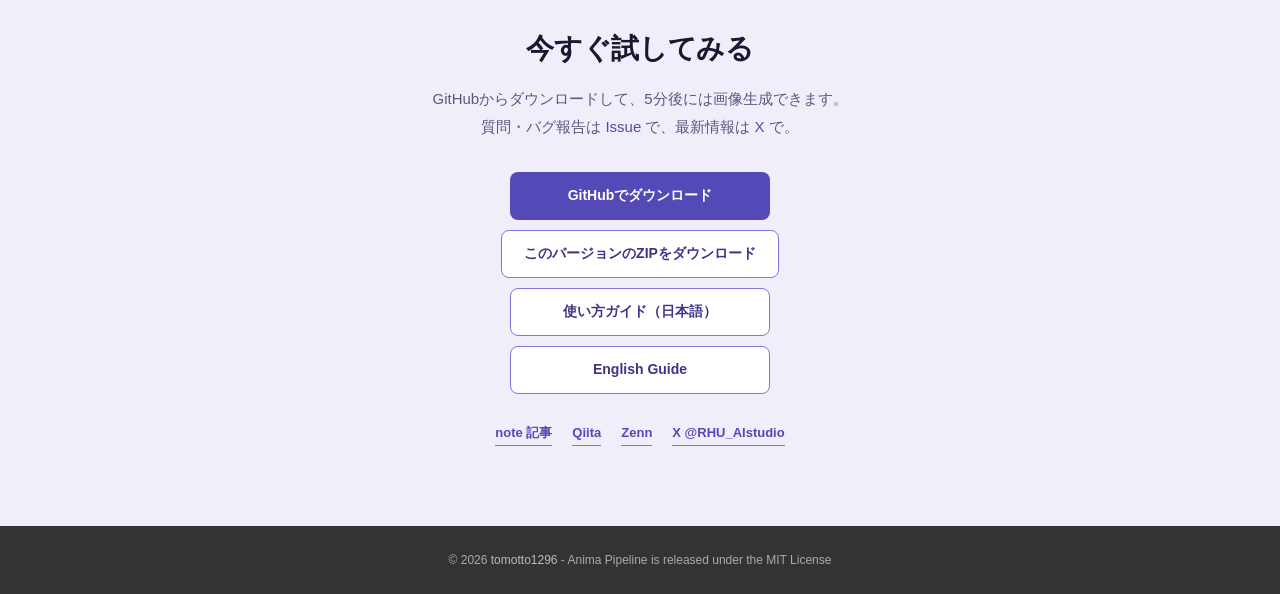
==== commit 50f1a0a4: "release: bump to v1.5.12 and clean frontend syntax temp file" ====
--- a/docs/index.html
+++ b/docs/index.html
@@ -89,7 +89,7 @@
   <div class="inner">
     <div class="hero-badge">
       <div class="badge-dot"></div>
-      v1.5.11
+      v1.5.12
     </div>
     <h1 class="hero-title">キャラ文を入れるだけで<em>Anima画像を自動生成</em></h1>
     <p class="hero-sub">Pythonスクリプト1本で、ブラウザUIからすぐ起動。スマホ・タブレットからの操作にも対応し、LLMなしでも使える構成です。</p>
@@ -381,7 +381,7 @@
     <div class="cta-links">
       <a href="https://note.com/rhustudio/n/nf0dc2414f852" target="_blank" class="cta-link">note 記事</a>
       <a href="https://qiita.com/RHU/items/18095cb22281cd027bc4" target="_blank" class="cta-link">Qiita</a>
-      <a href="https://zenn.dev/rhu/articles/4a6c315533c4e9" target="_blank" class="cta-link">Zenn</a>
+      <a href="https://zenn.dev/rhu/articles/anima-pipeline-comfyui-llm" target="_blank" class="cta-link">Zenn</a>
       <a href="https://x.com/RHU_AIstudio" target="_blank" class="cta-link">X @RHU_AIstudio</a>
     </div>
   </div>
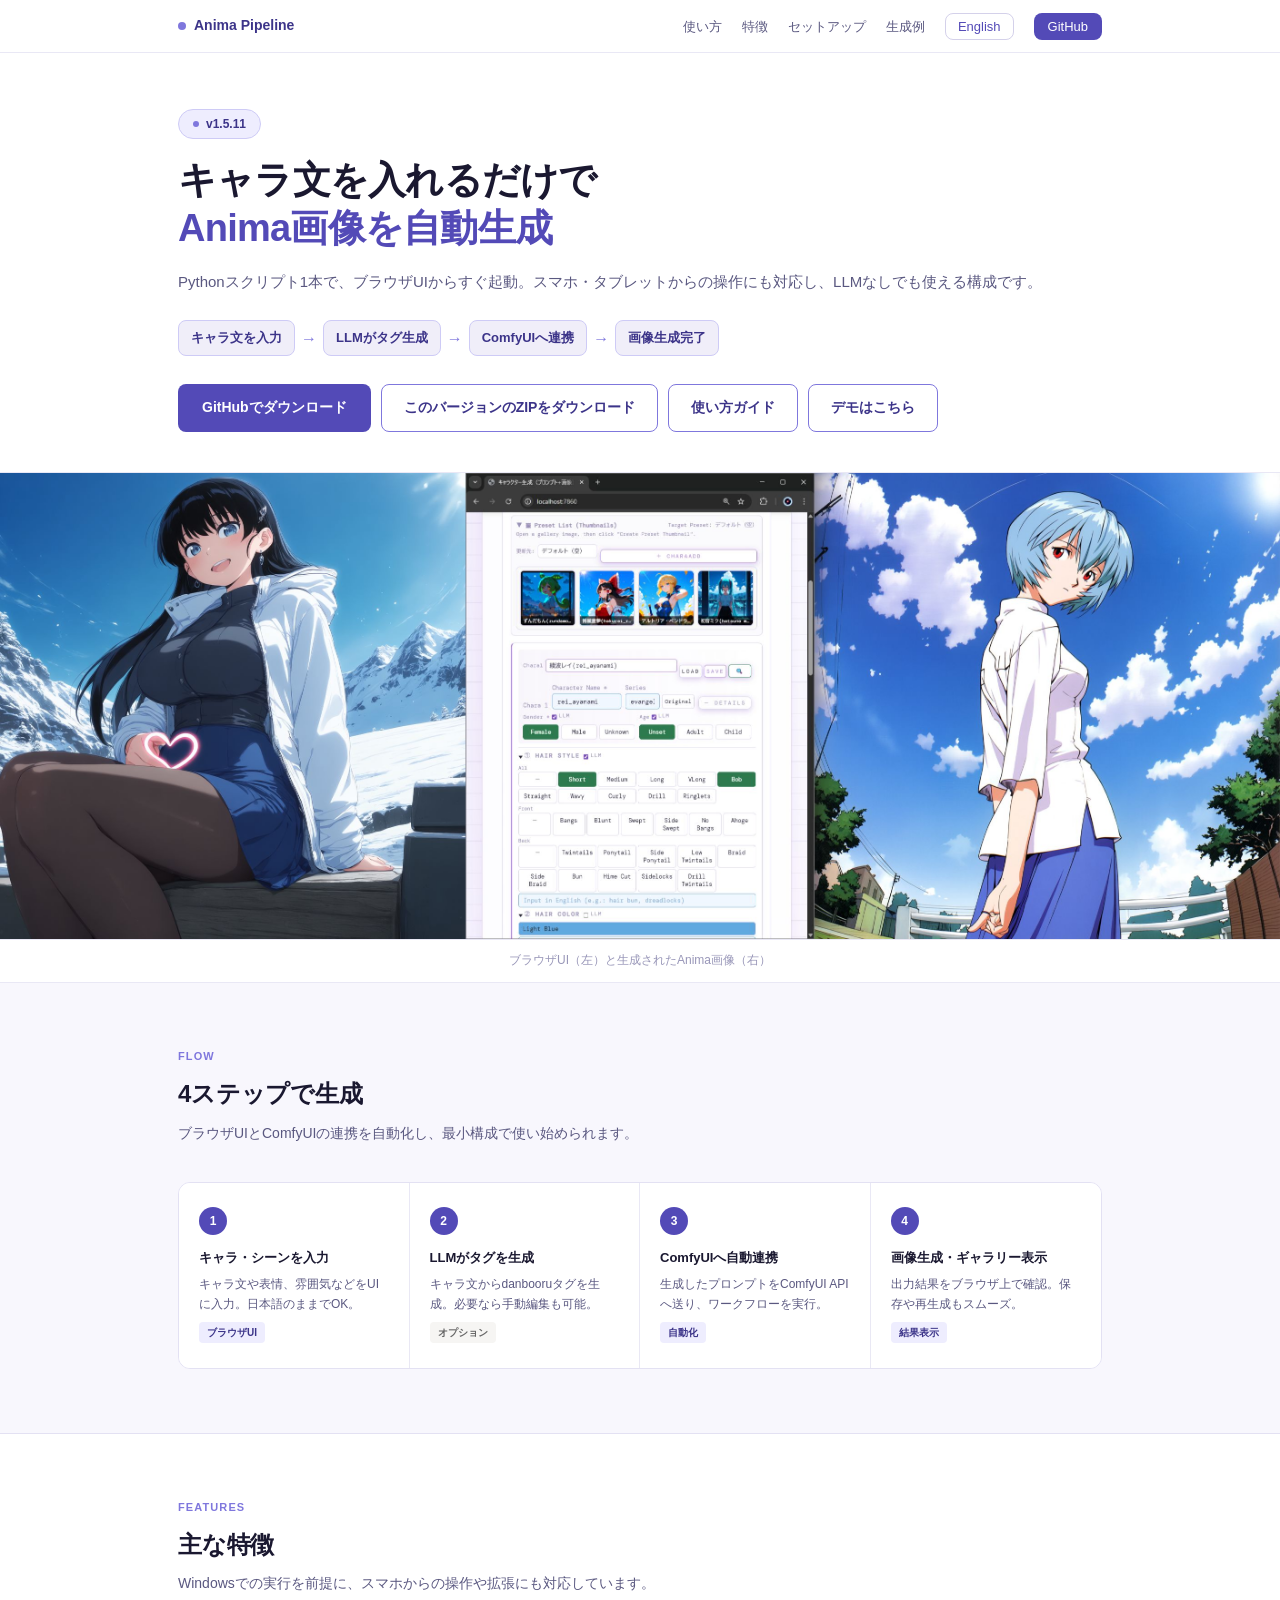
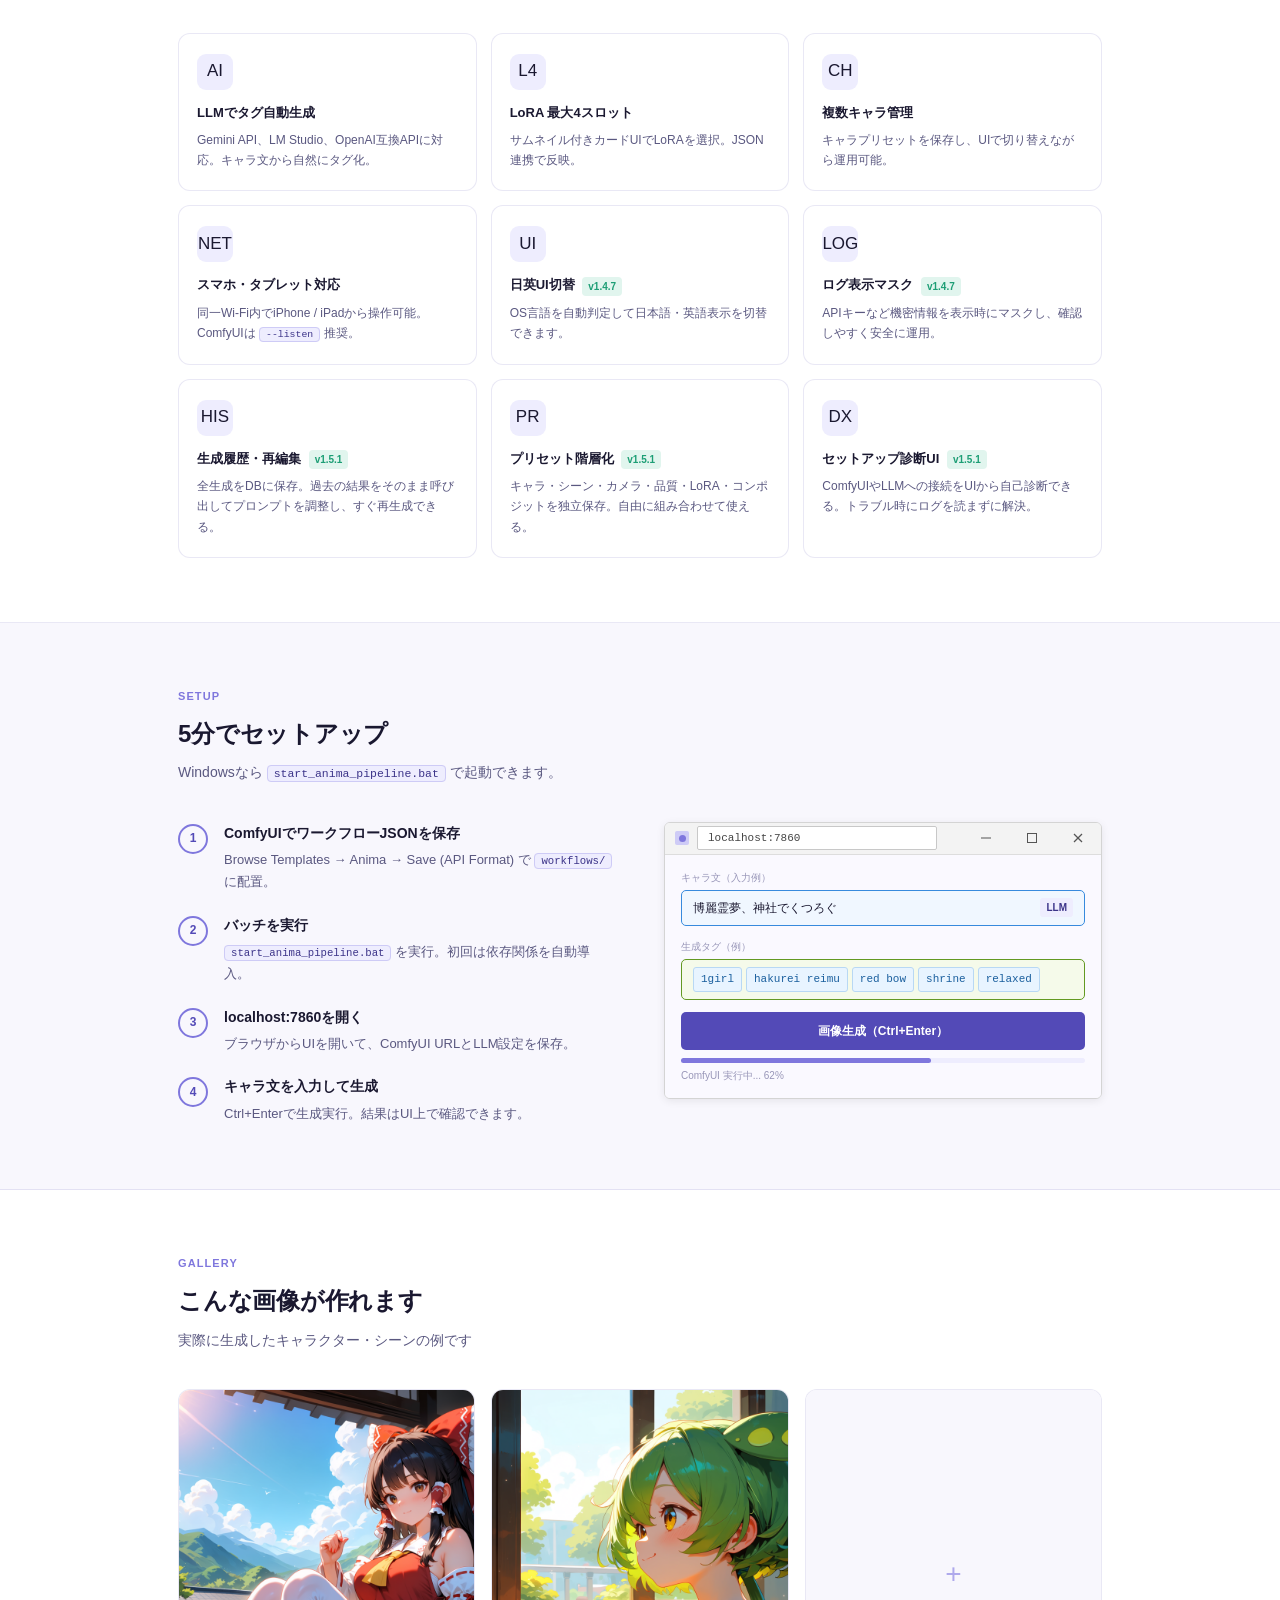
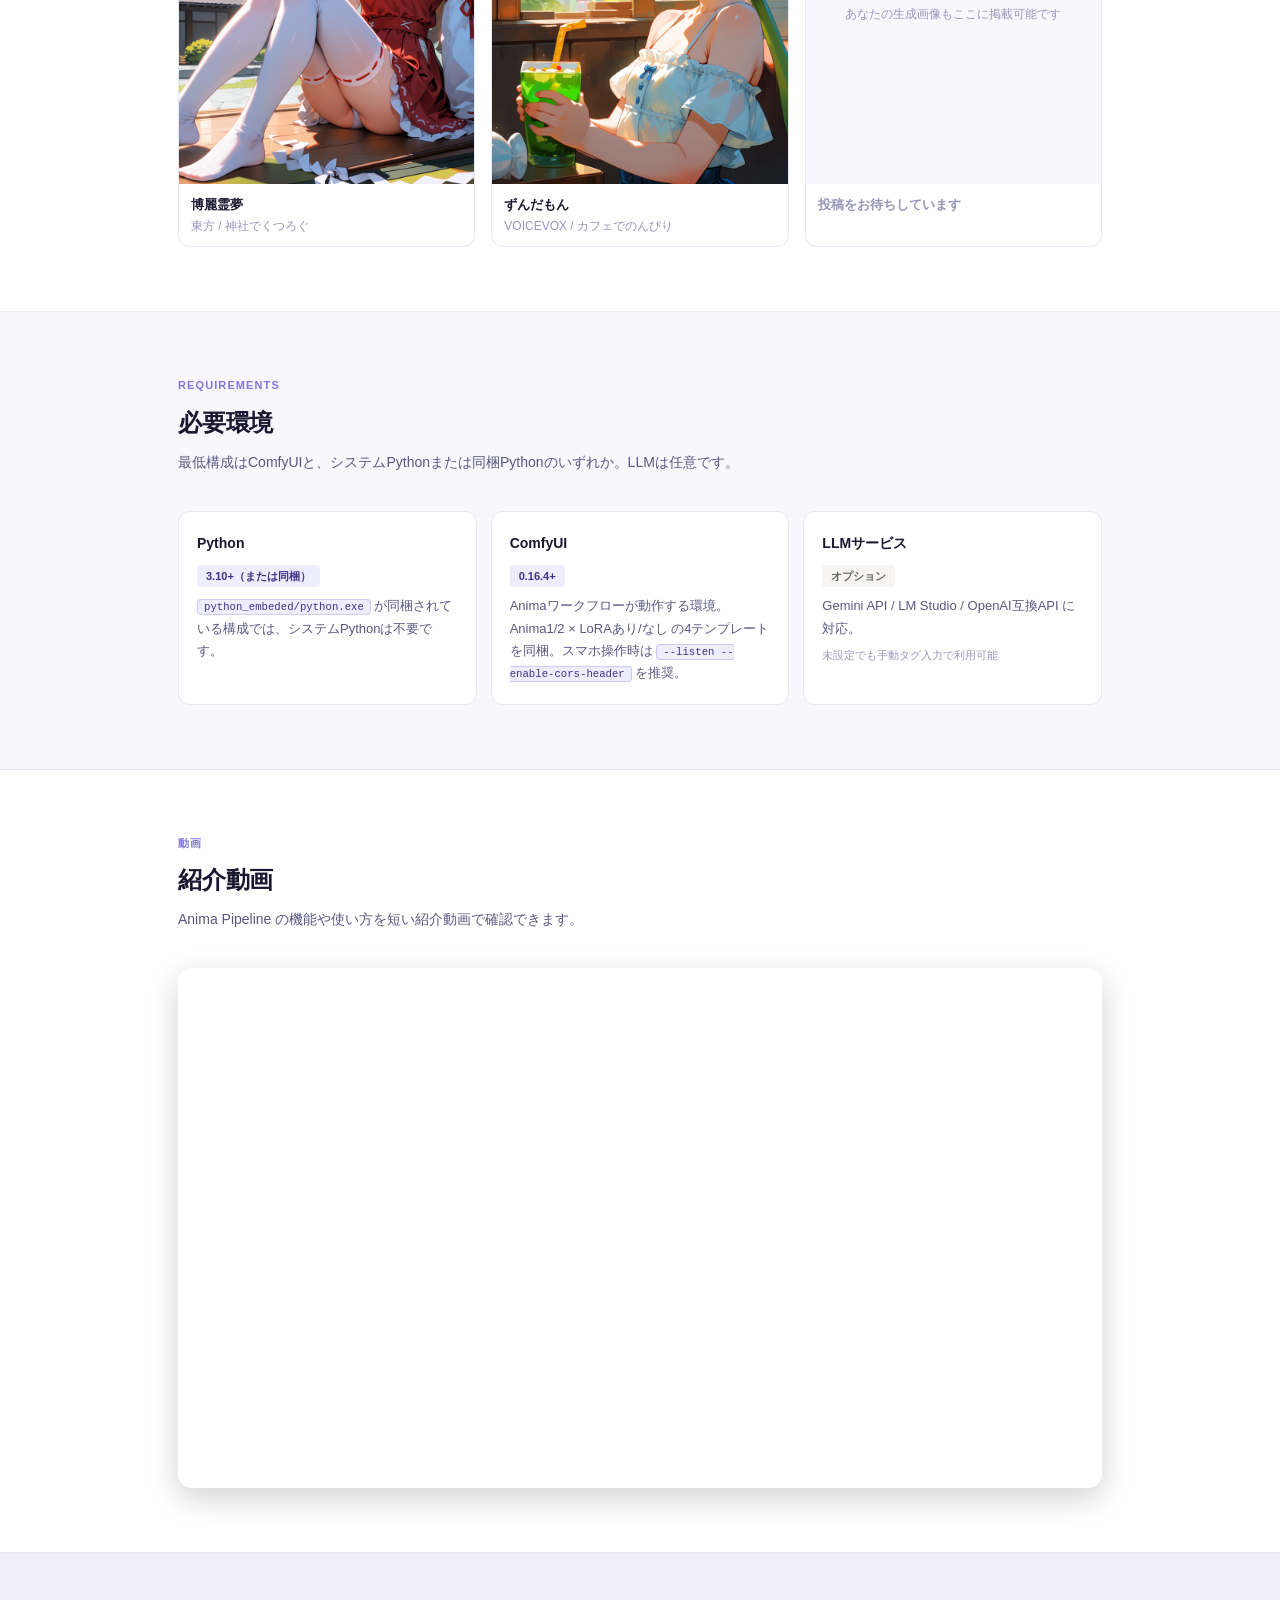
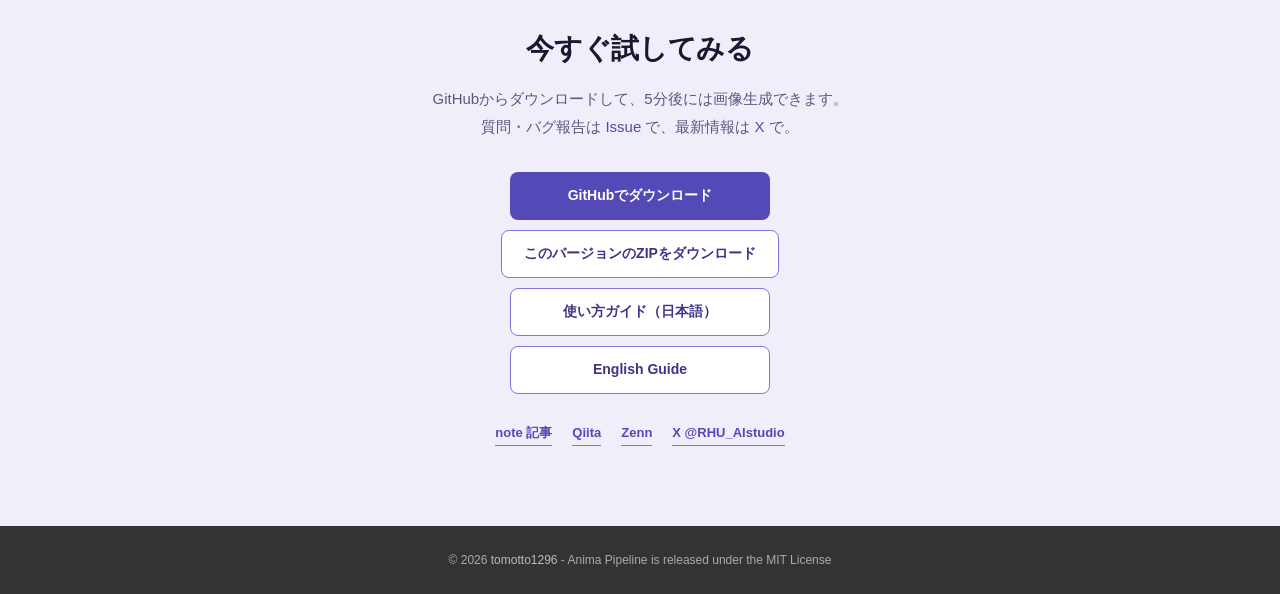
==== commit e19478ea: "docs: keep pages version badge aligned to latest release note" ====
--- a/docs/index.html
+++ b/docs/index.html
@@ -89,7 +89,7 @@
   <div class="inner">
     <div class="hero-badge">
       <div class="badge-dot"></div>
-      v1.5.12
+      v1.5.11
     </div>
     <h1 class="hero-title">キャラ文を入れるだけで<em>Anima画像を自動生成</em></h1>
     <p class="hero-sub">Pythonスクリプト1本で、ブラウザUIからすぐ起動。スマホ・タブレットからの操作にも対応し、LLMなしでも使える構成です。</p>
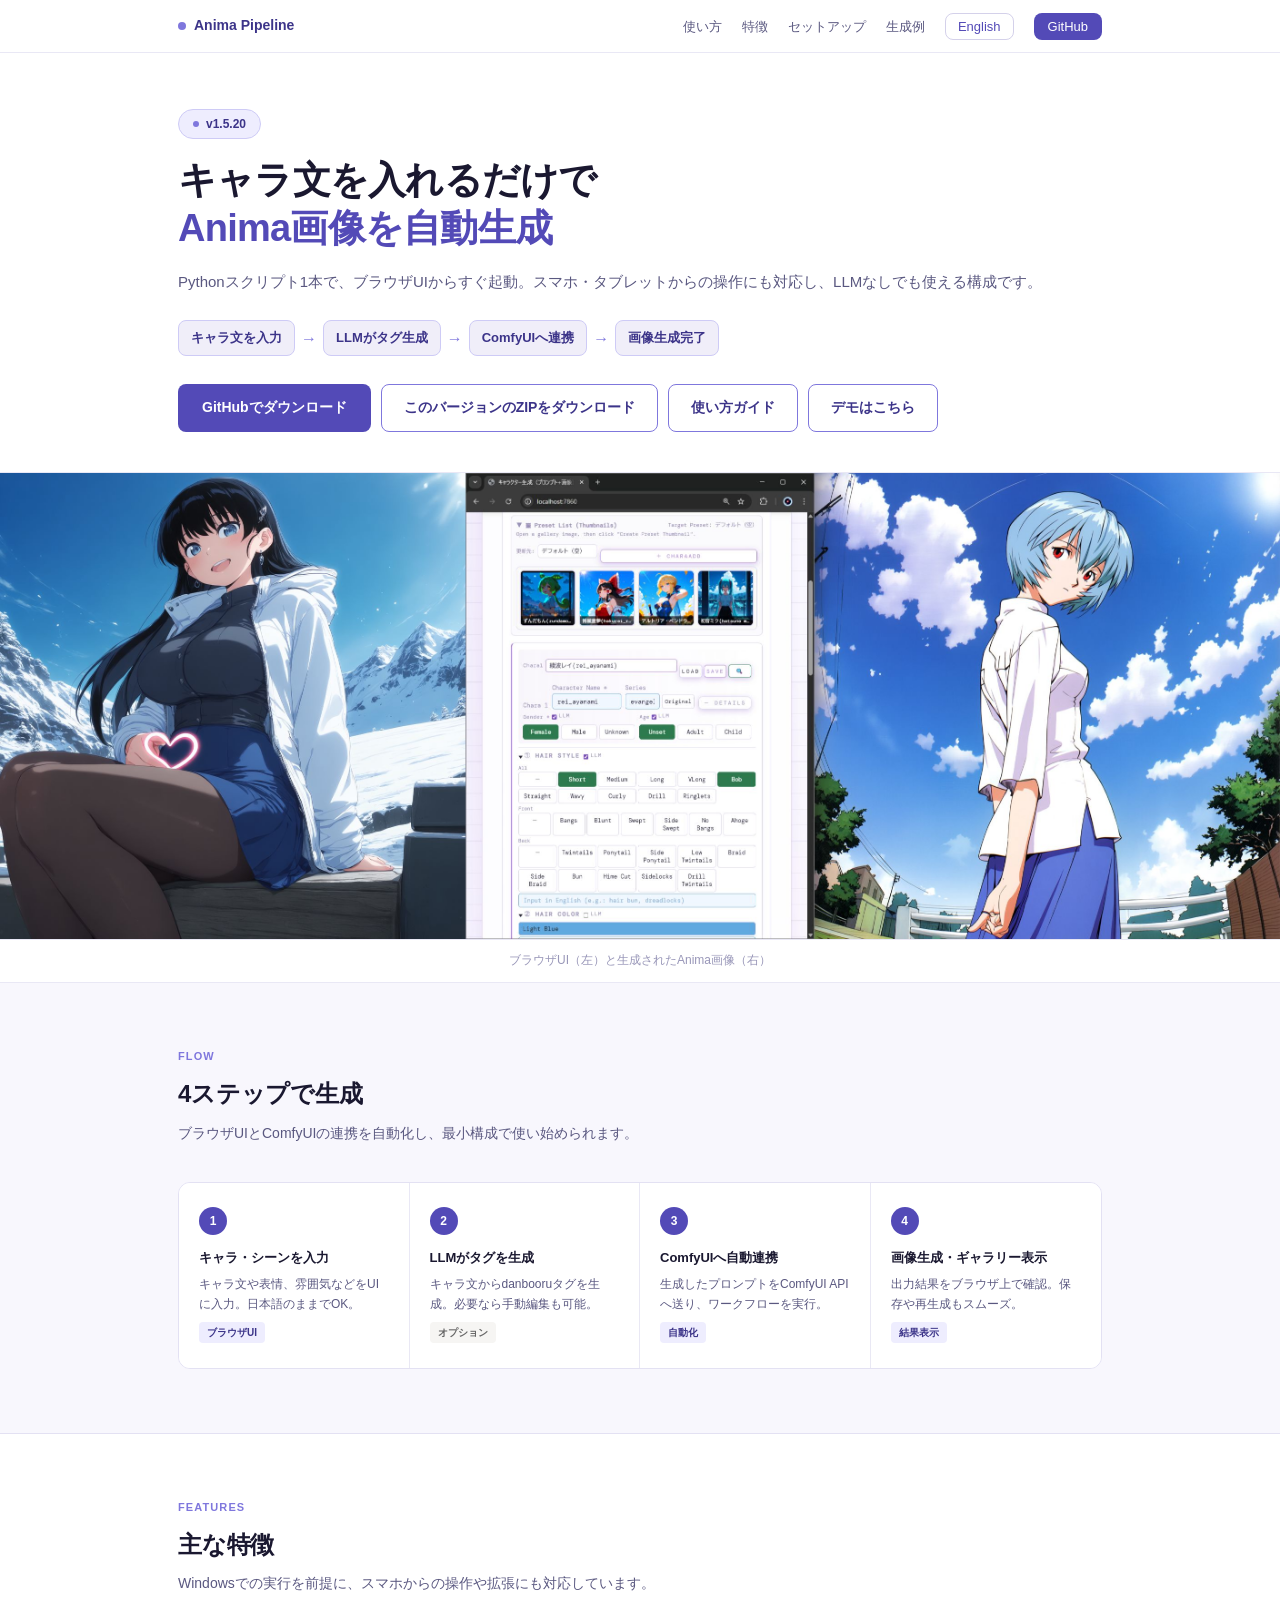
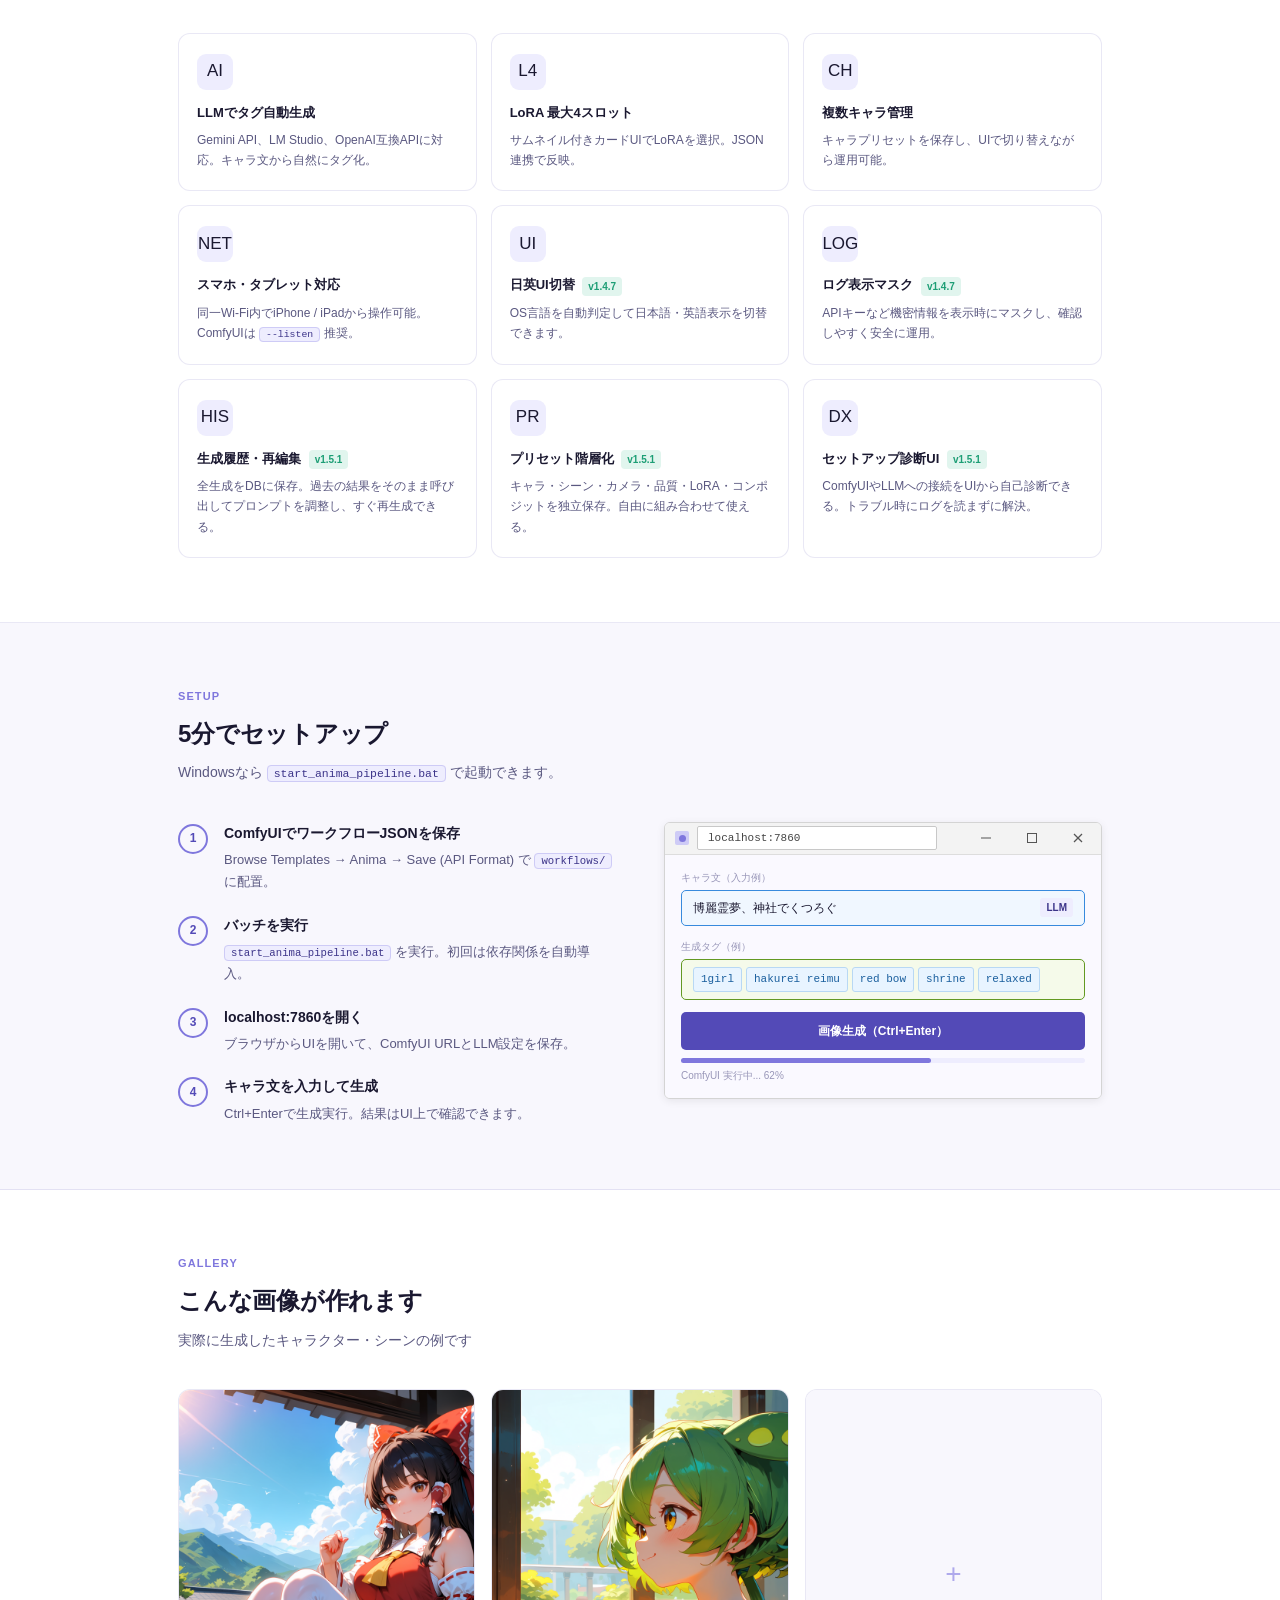
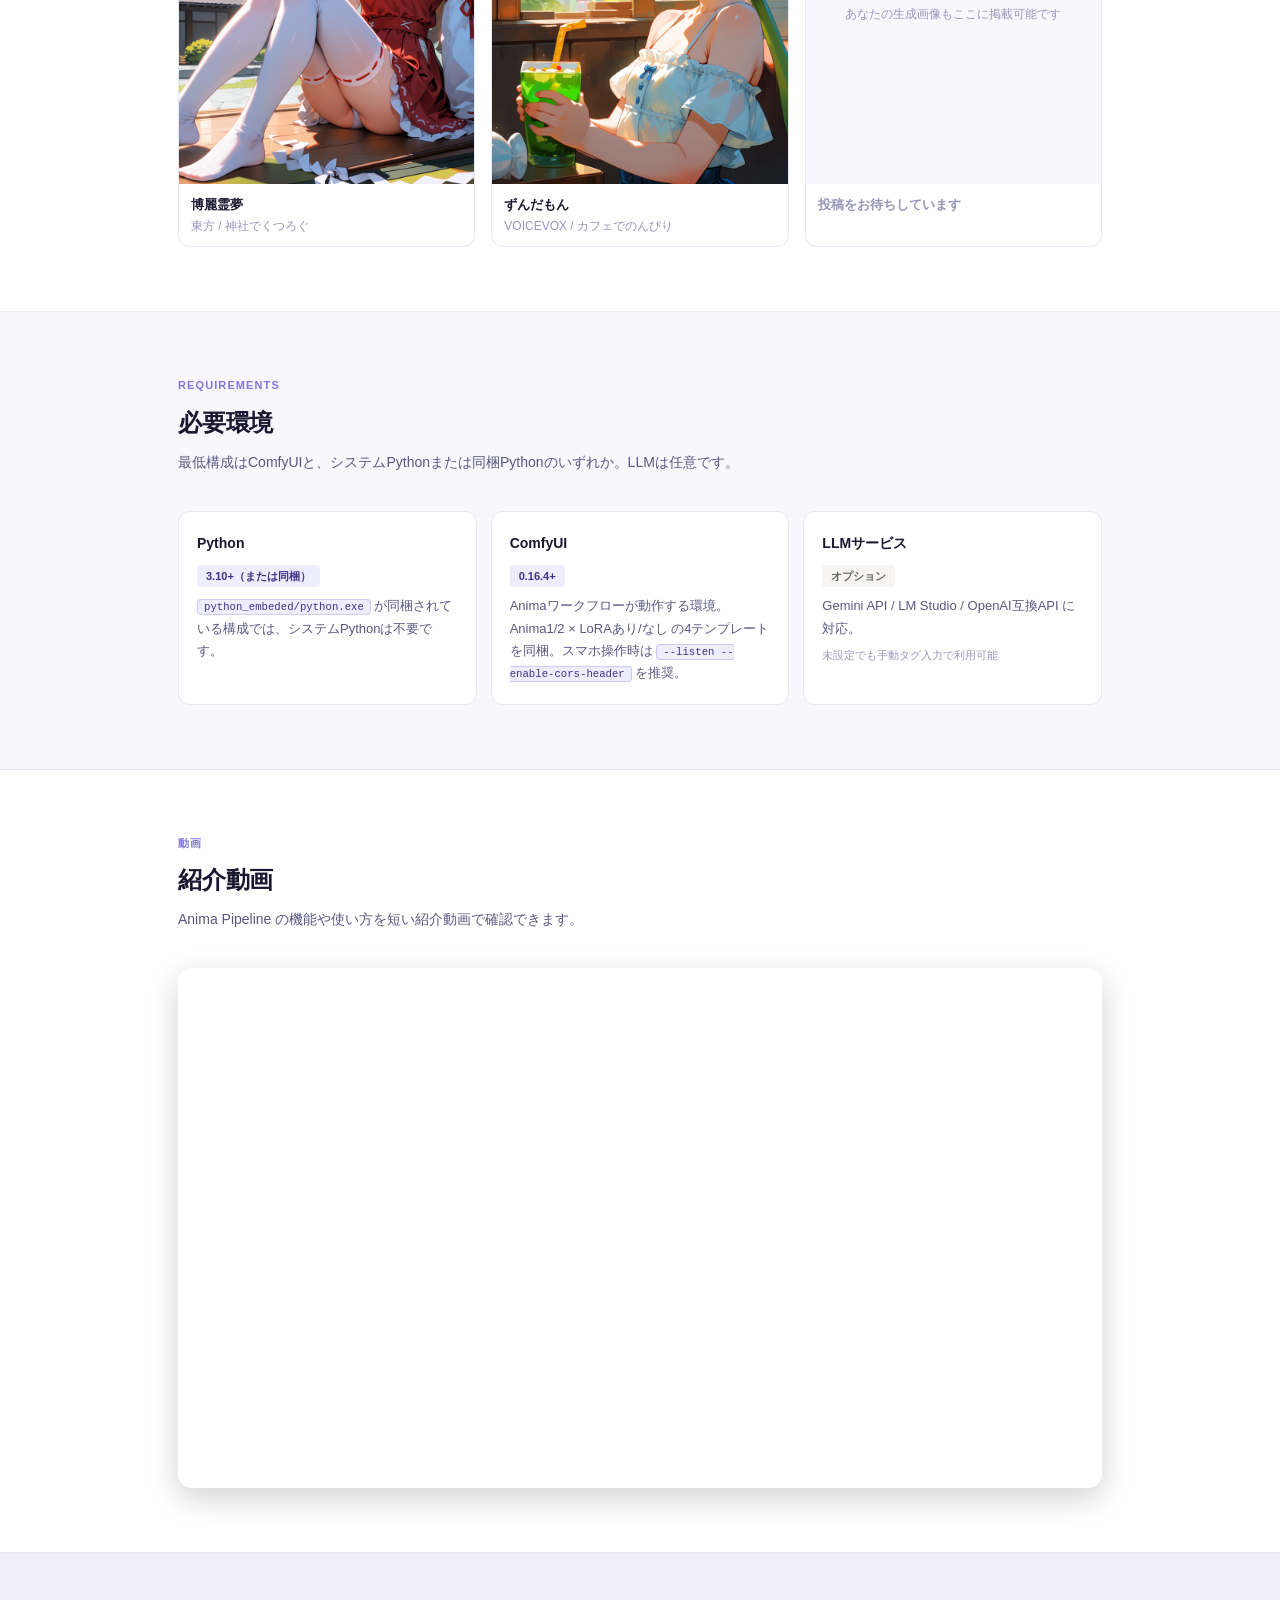
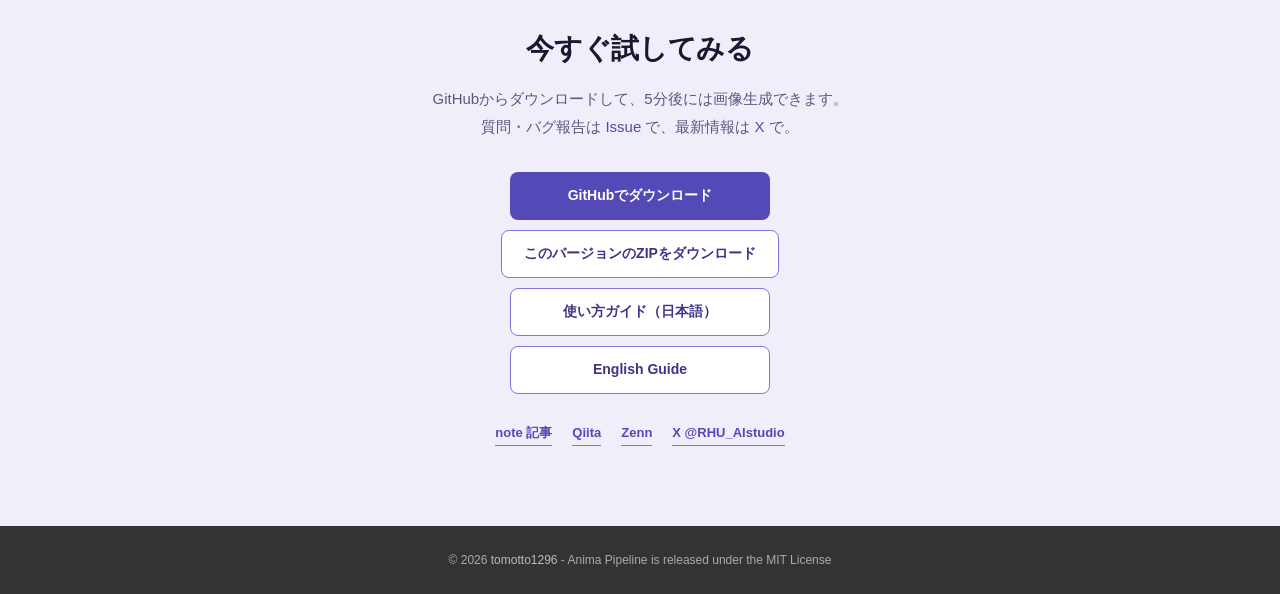
==== commit 9a26d75c: "docs(pages): bump landing page version to v1.5.20" ====
--- a/docs/index.html
+++ b/docs/index.html
@@ -89,7 +89,7 @@
   <div class="inner">
     <div class="hero-badge">
       <div class="badge-dot"></div>
-      v1.5.11
+      v1.5.20
     </div>
     <h1 class="hero-title">キャラ文を入れるだけで<em>Anima画像を自動生成</em></h1>
     <p class="hero-sub">Pythonスクリプト1本で、ブラウザUIからすぐ起動。スマホ・タブレットからの操作にも対応し、LLMなしでも使える構成です。</p>
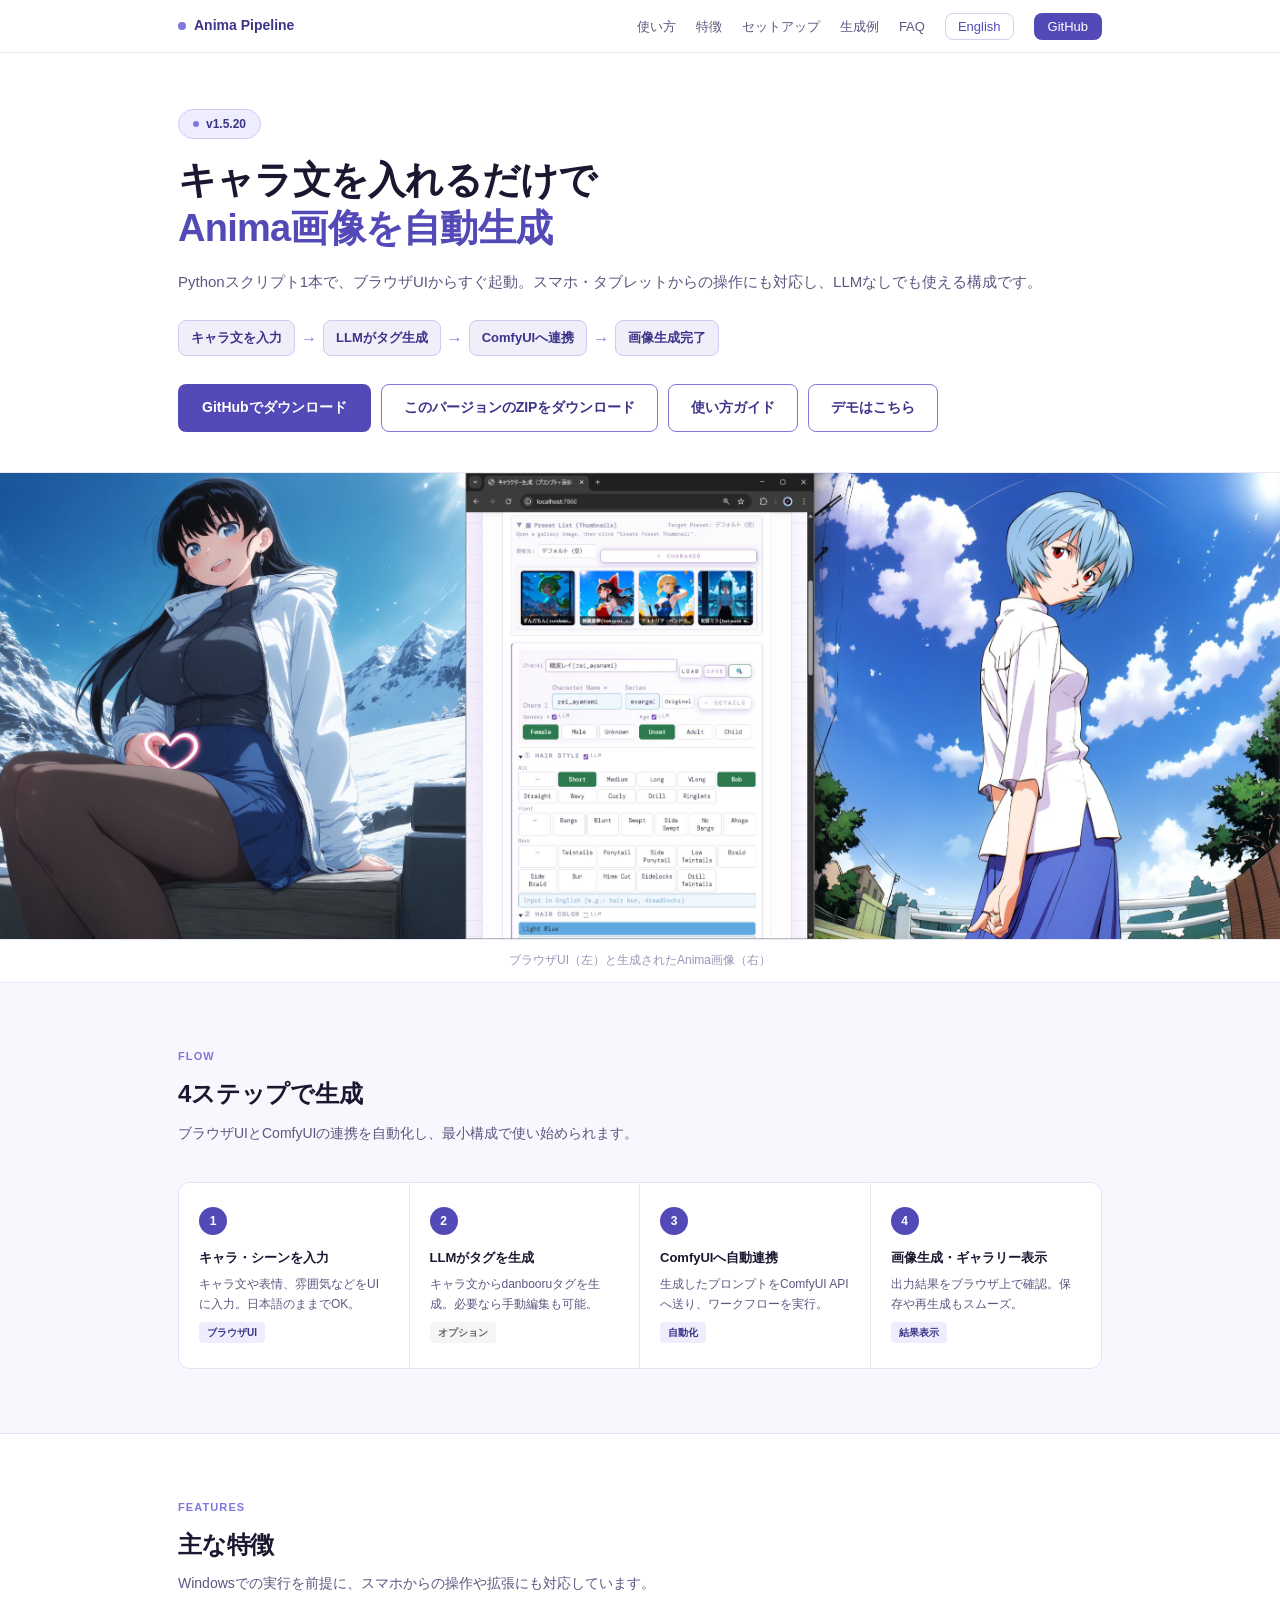
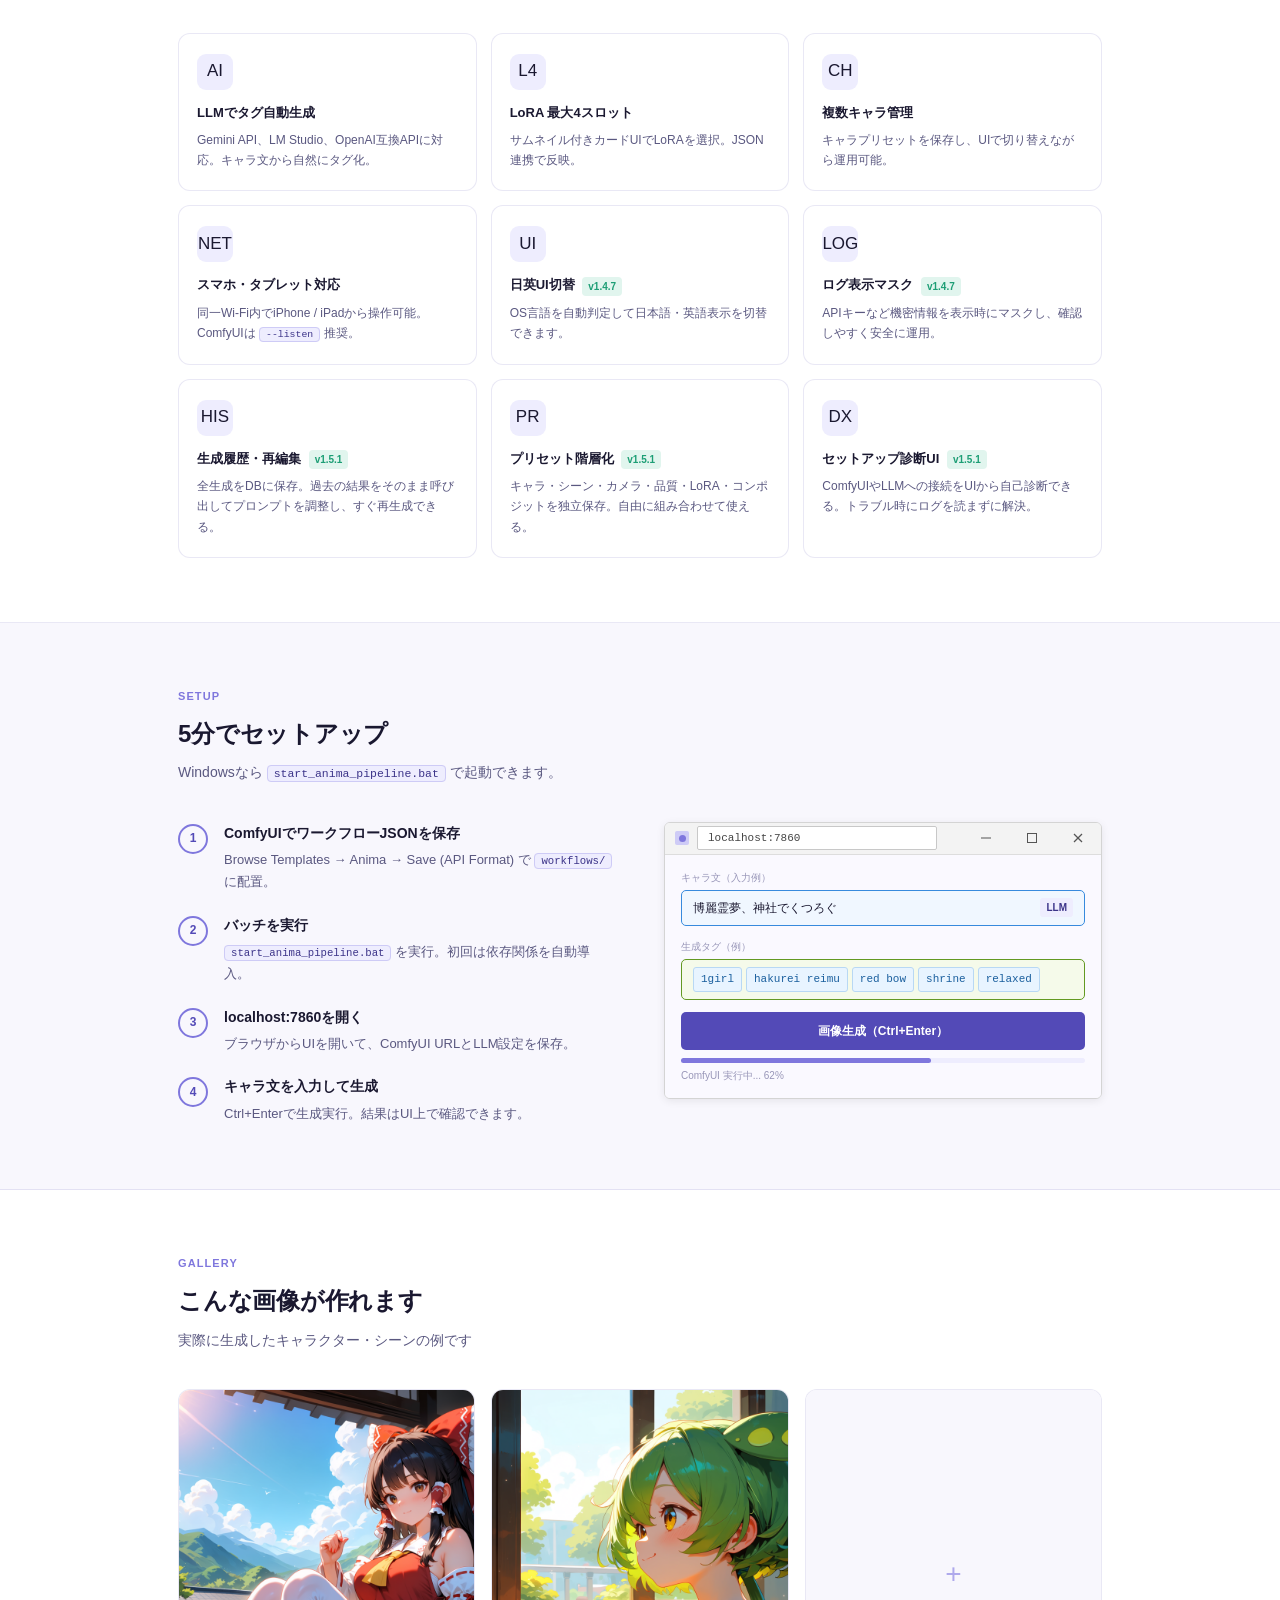
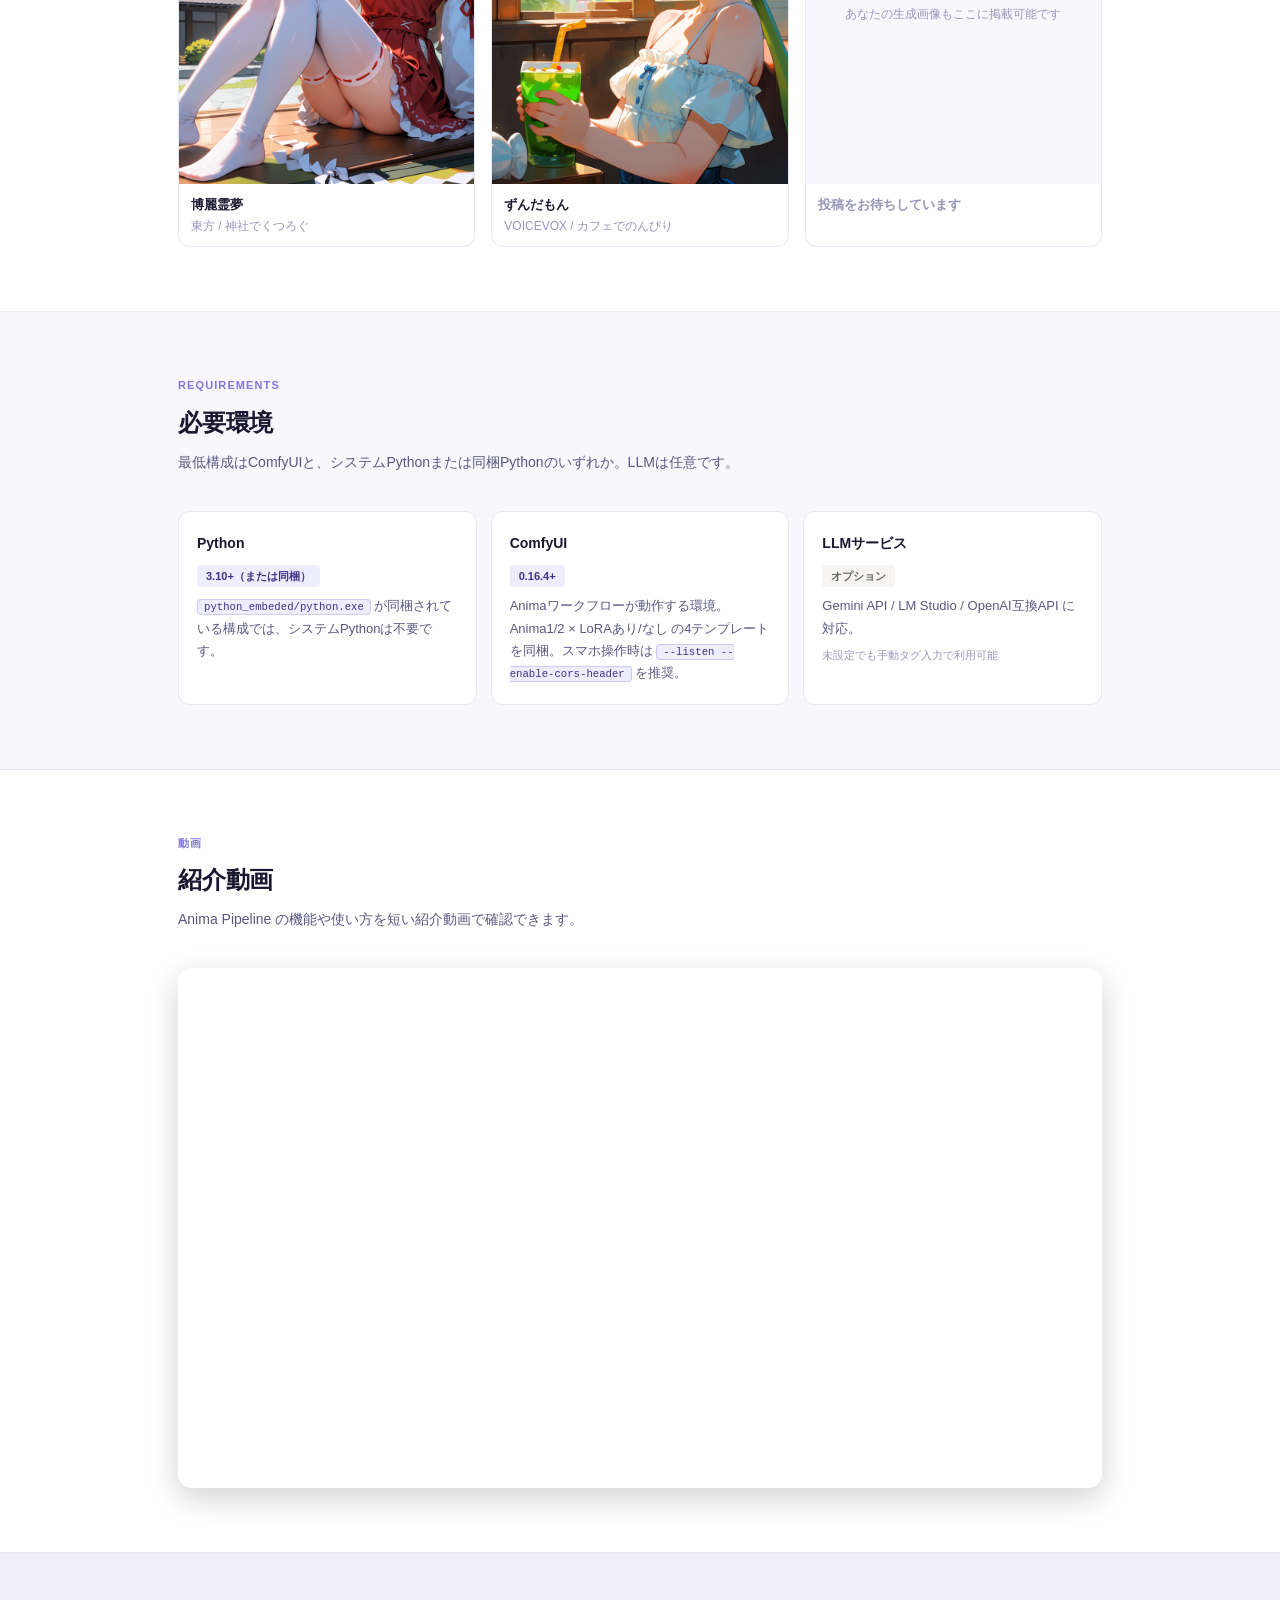
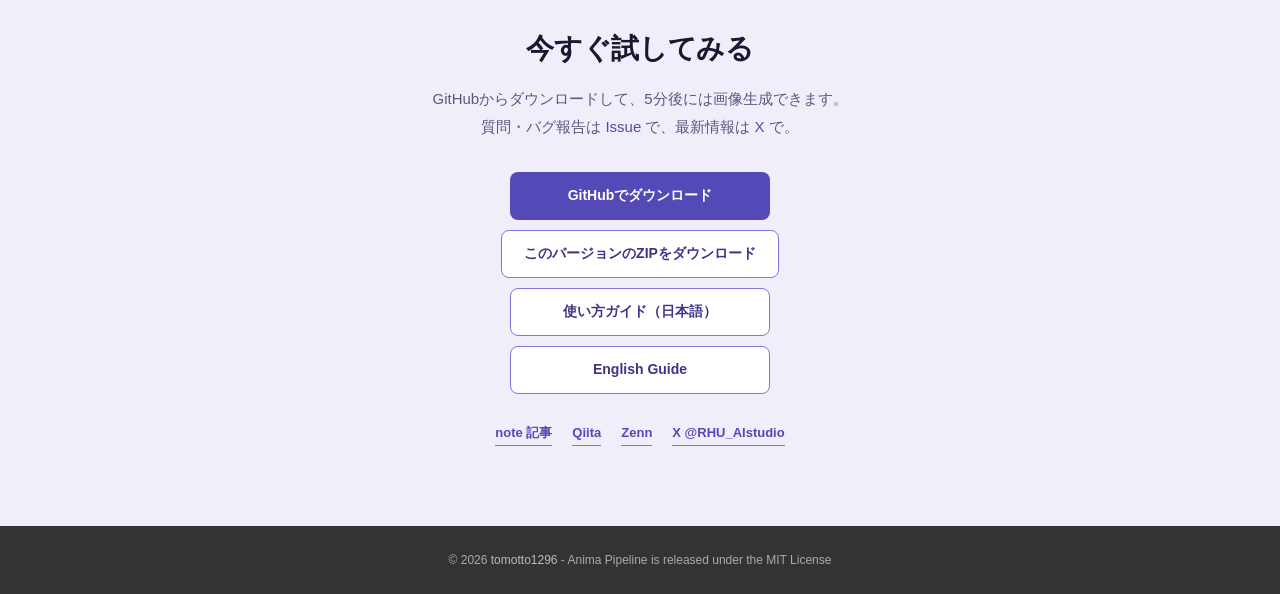
==== commit 1ace274e: "docs(pages): add FAQ EN page, nav links, and sitemap entries" ====
--- a/docs/index.html
+++ b/docs/index.html
@@ -78,6 +78,7 @@
         <li><a href="#features">特徴</a></li>
         <li><a href="#setup">セットアップ</a></li>
         <li><a href="#gallery">生成例</a></li>
+        <li><a href="faq.html">FAQ</a></li>
         <li><a href="index_en.html" class="nav-lang-btn">English</a></li>
         <li><a href="https://github.com/tomotto1296/anima-pipeline" target="_blank" class="nav-gh-btn">GitHub</a></li>
       </ul>
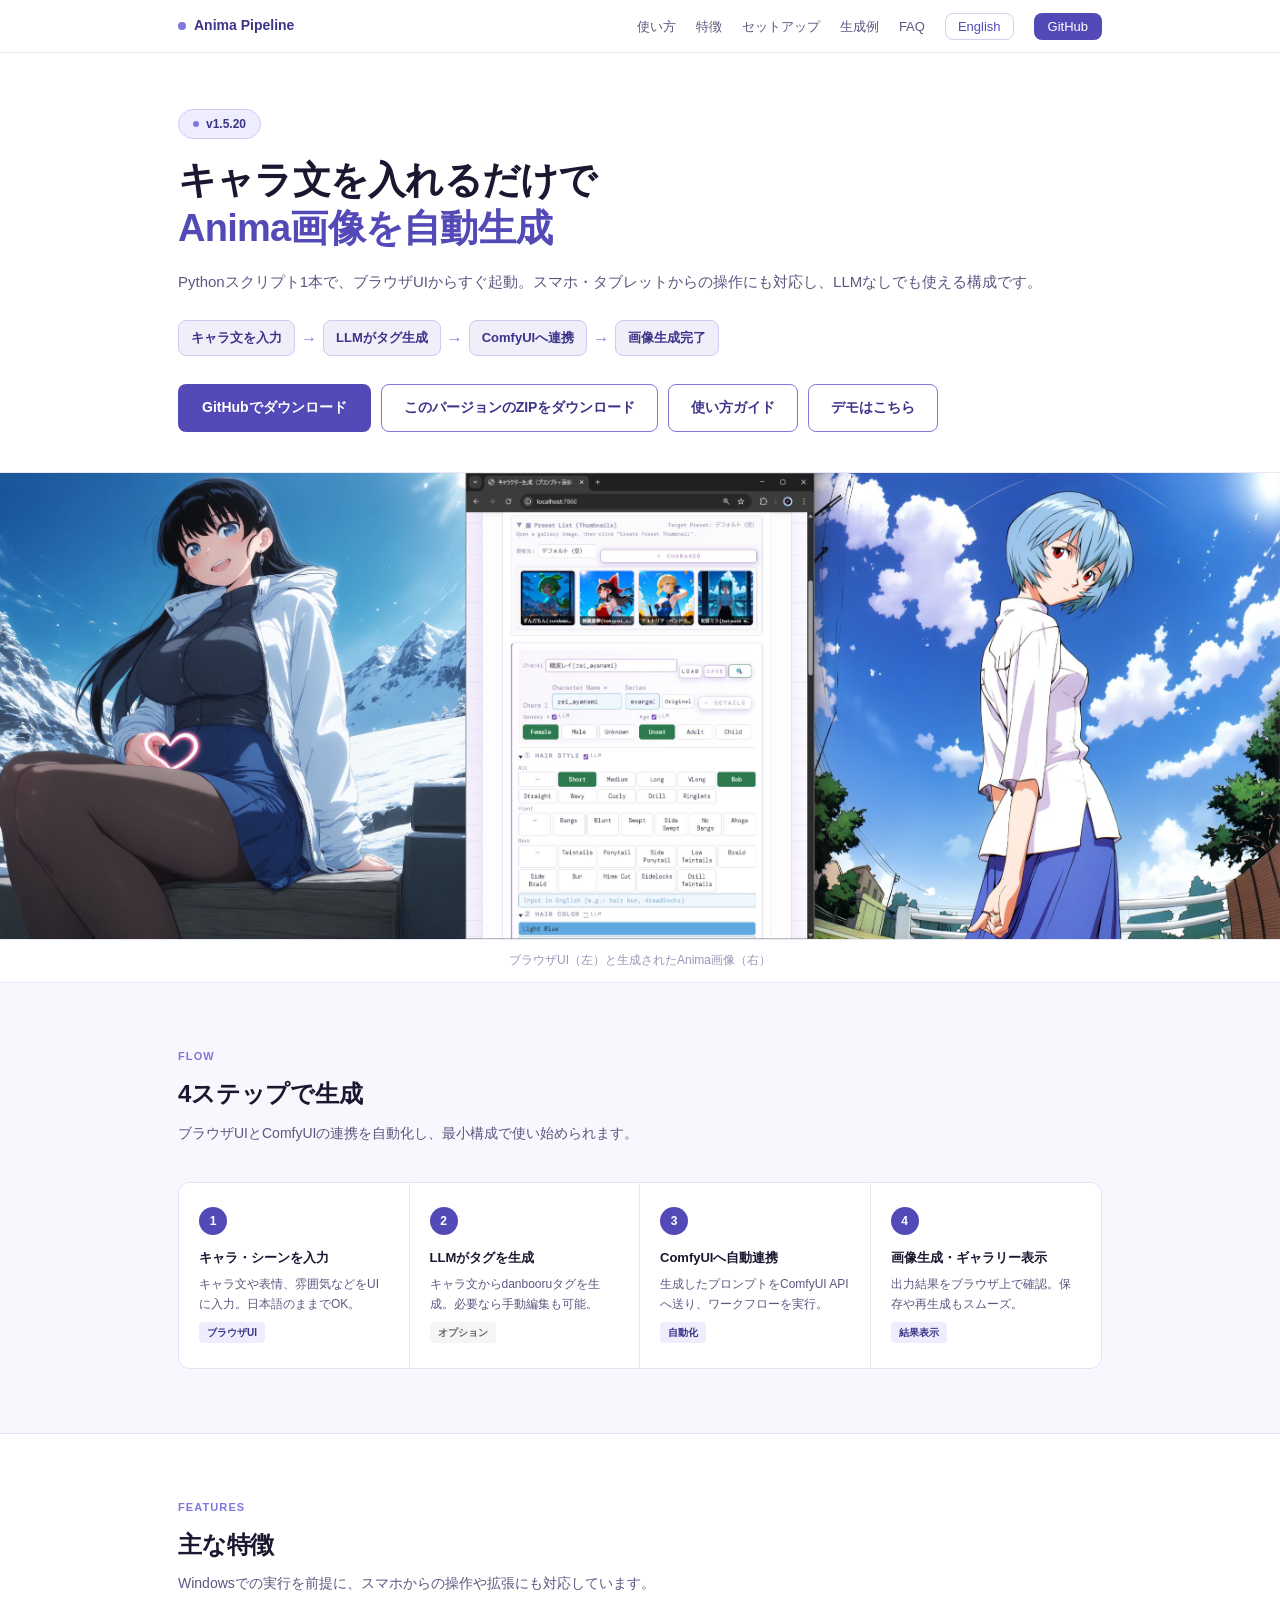
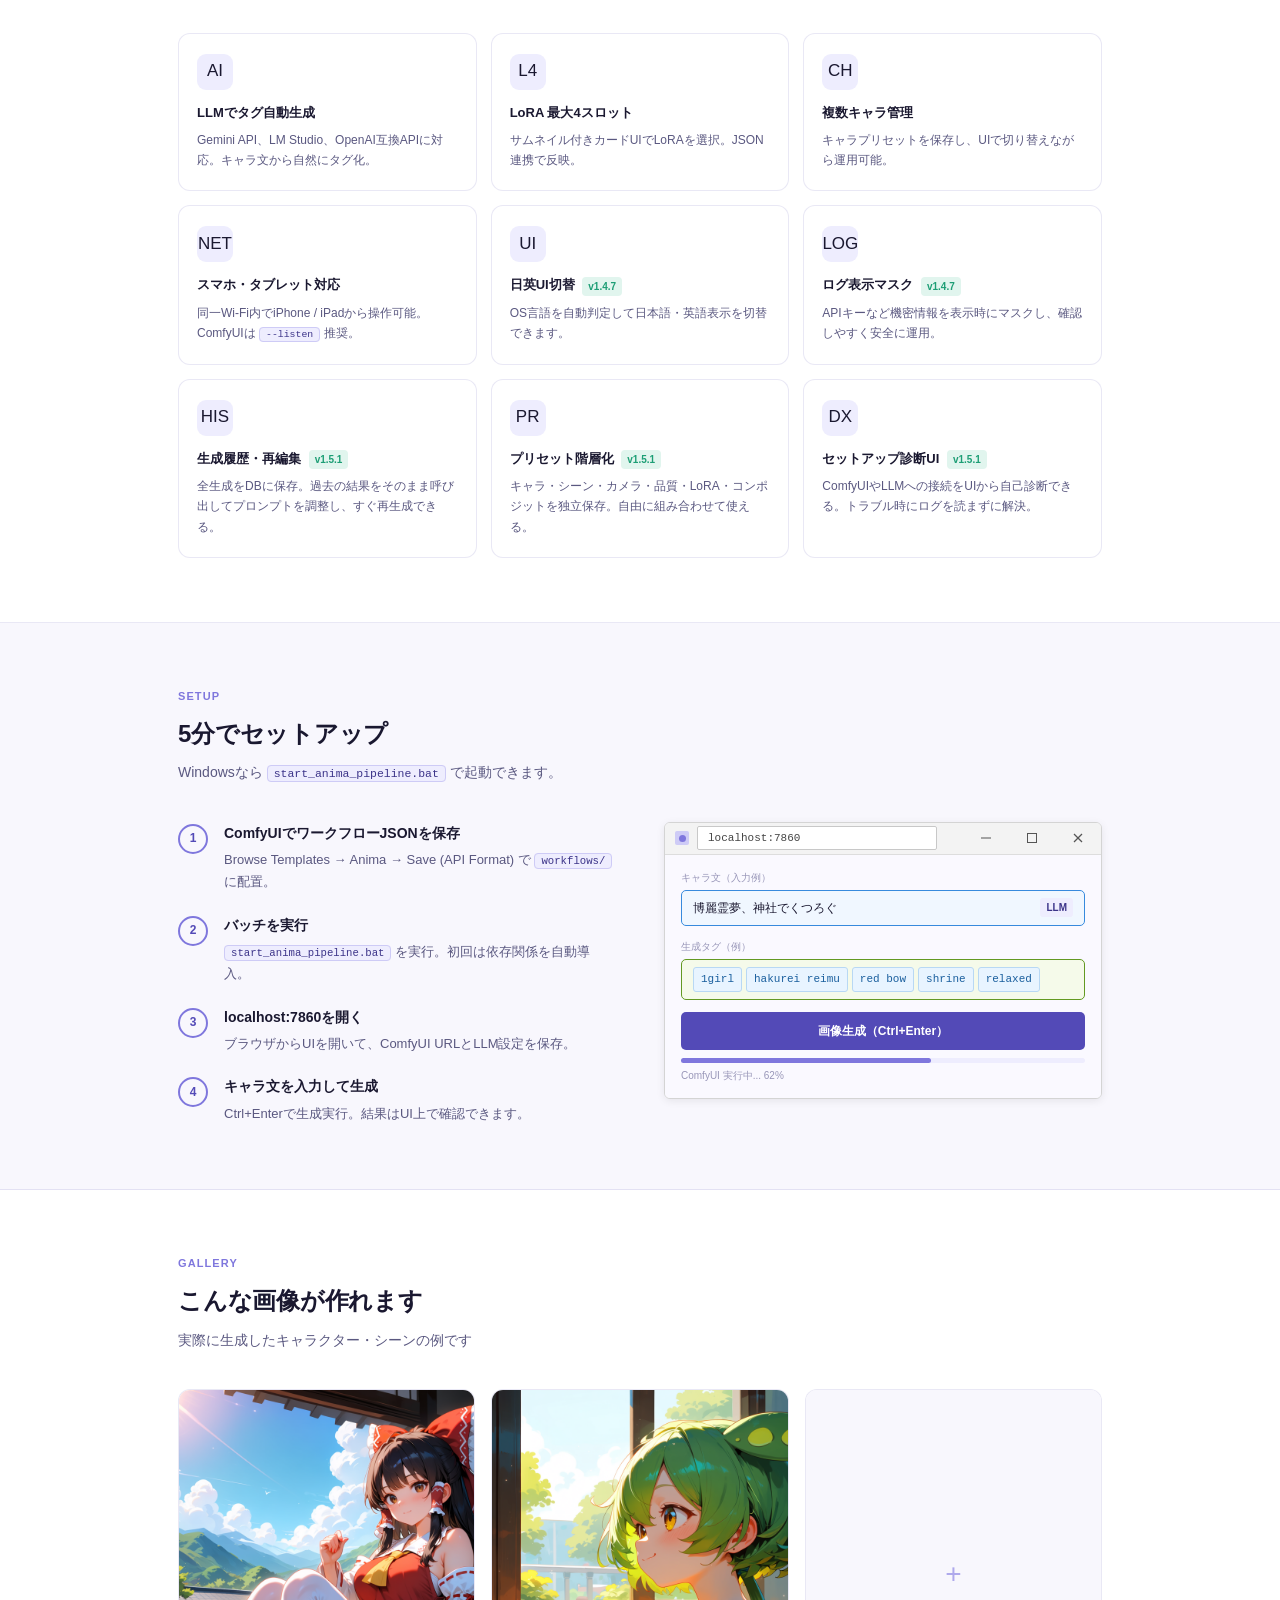
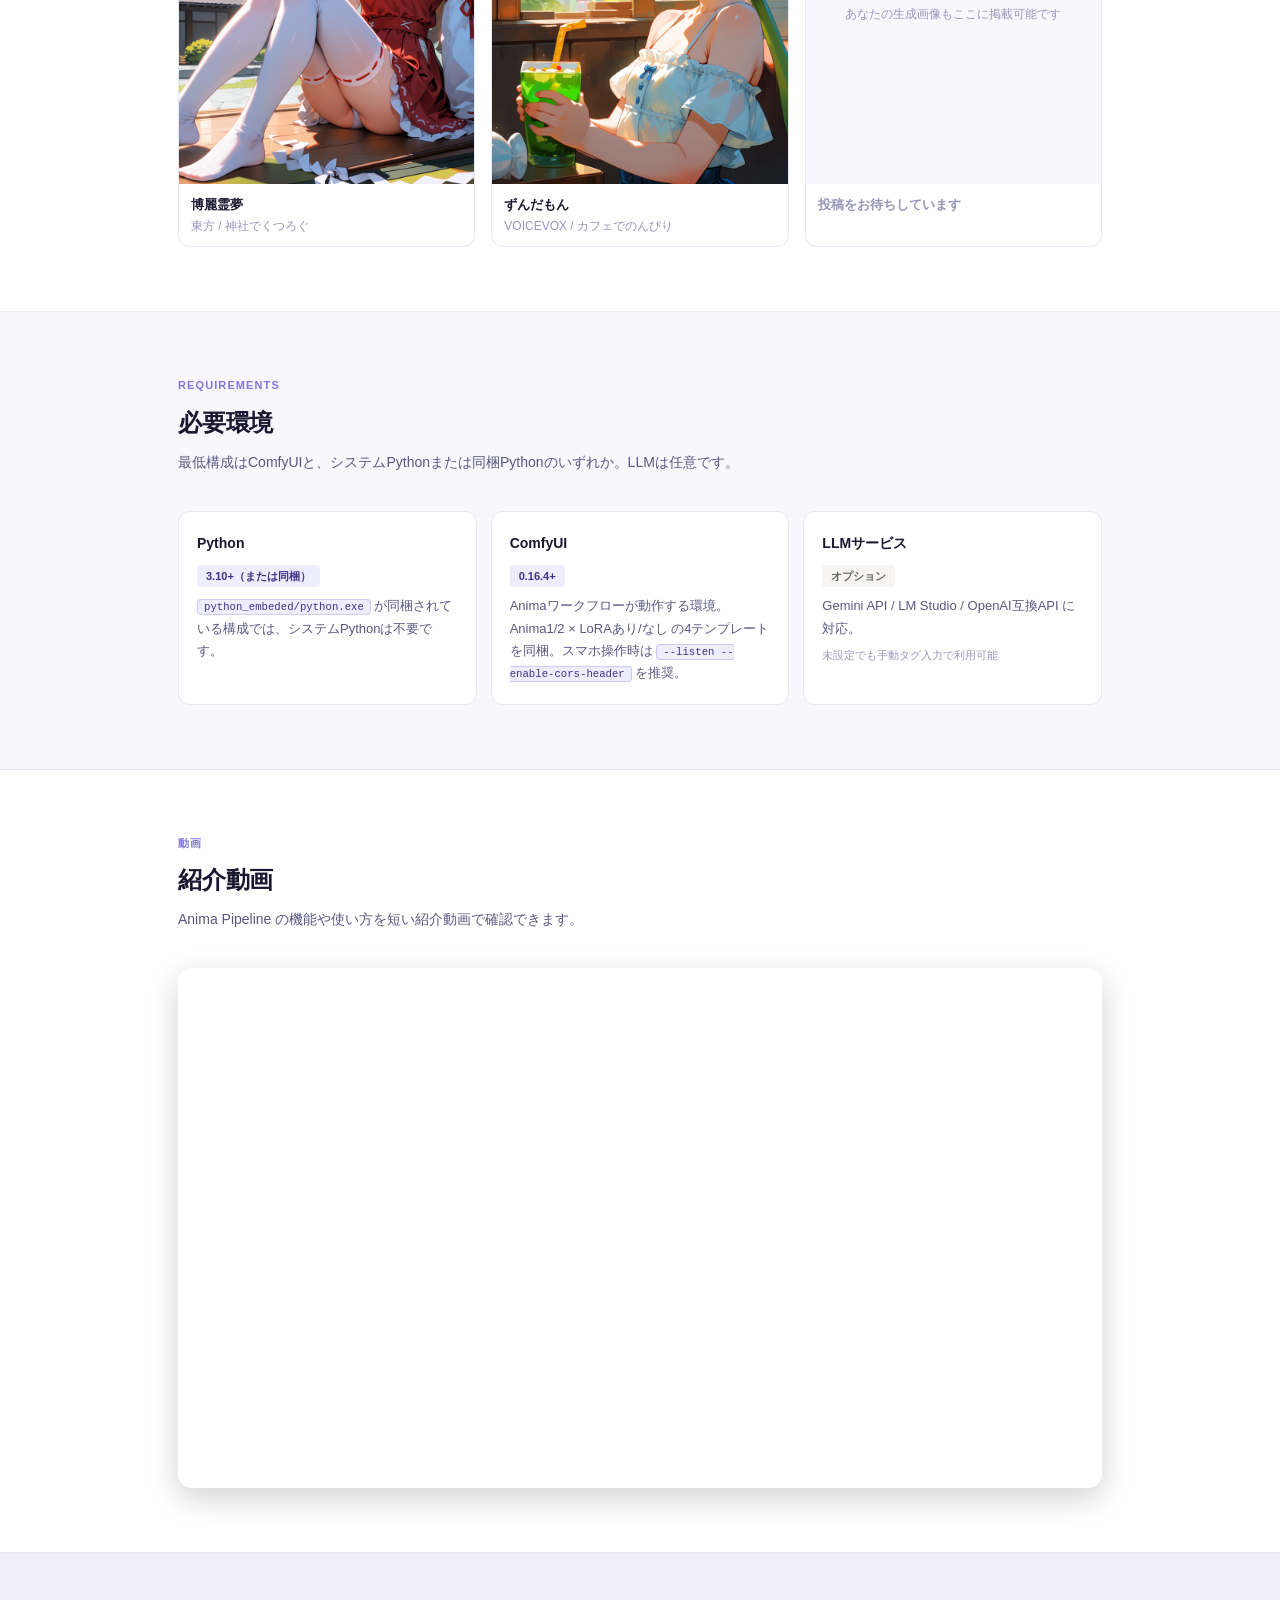
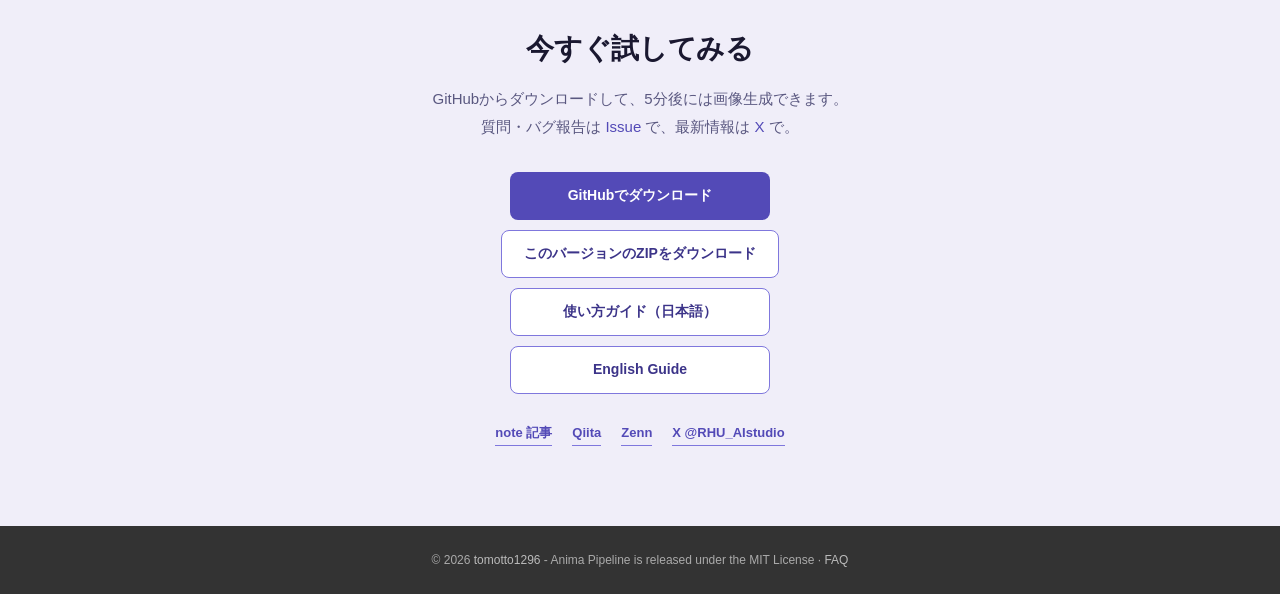
==== commit ce0e57b7: "docs(faq): add EN categories and footer FAQ link" ====
--- a/docs/index.html
+++ b/docs/index.html
@@ -389,7 +389,7 @@
 </section>
 
 <footer class="site-footer">
-  <p>© 2026 <a href="https://github.com/tomotto1296" target="_blank">tomotto1296</a> - Anima Pipeline is released under the MIT License</p>
+  <p>© 2026 <a href="https://github.com/tomotto1296" target="_blank">tomotto1296</a> - Anima Pipeline is released under the MIT License · <a href="faq.html">FAQ</a></p>
 </footer>
 
 <script>
